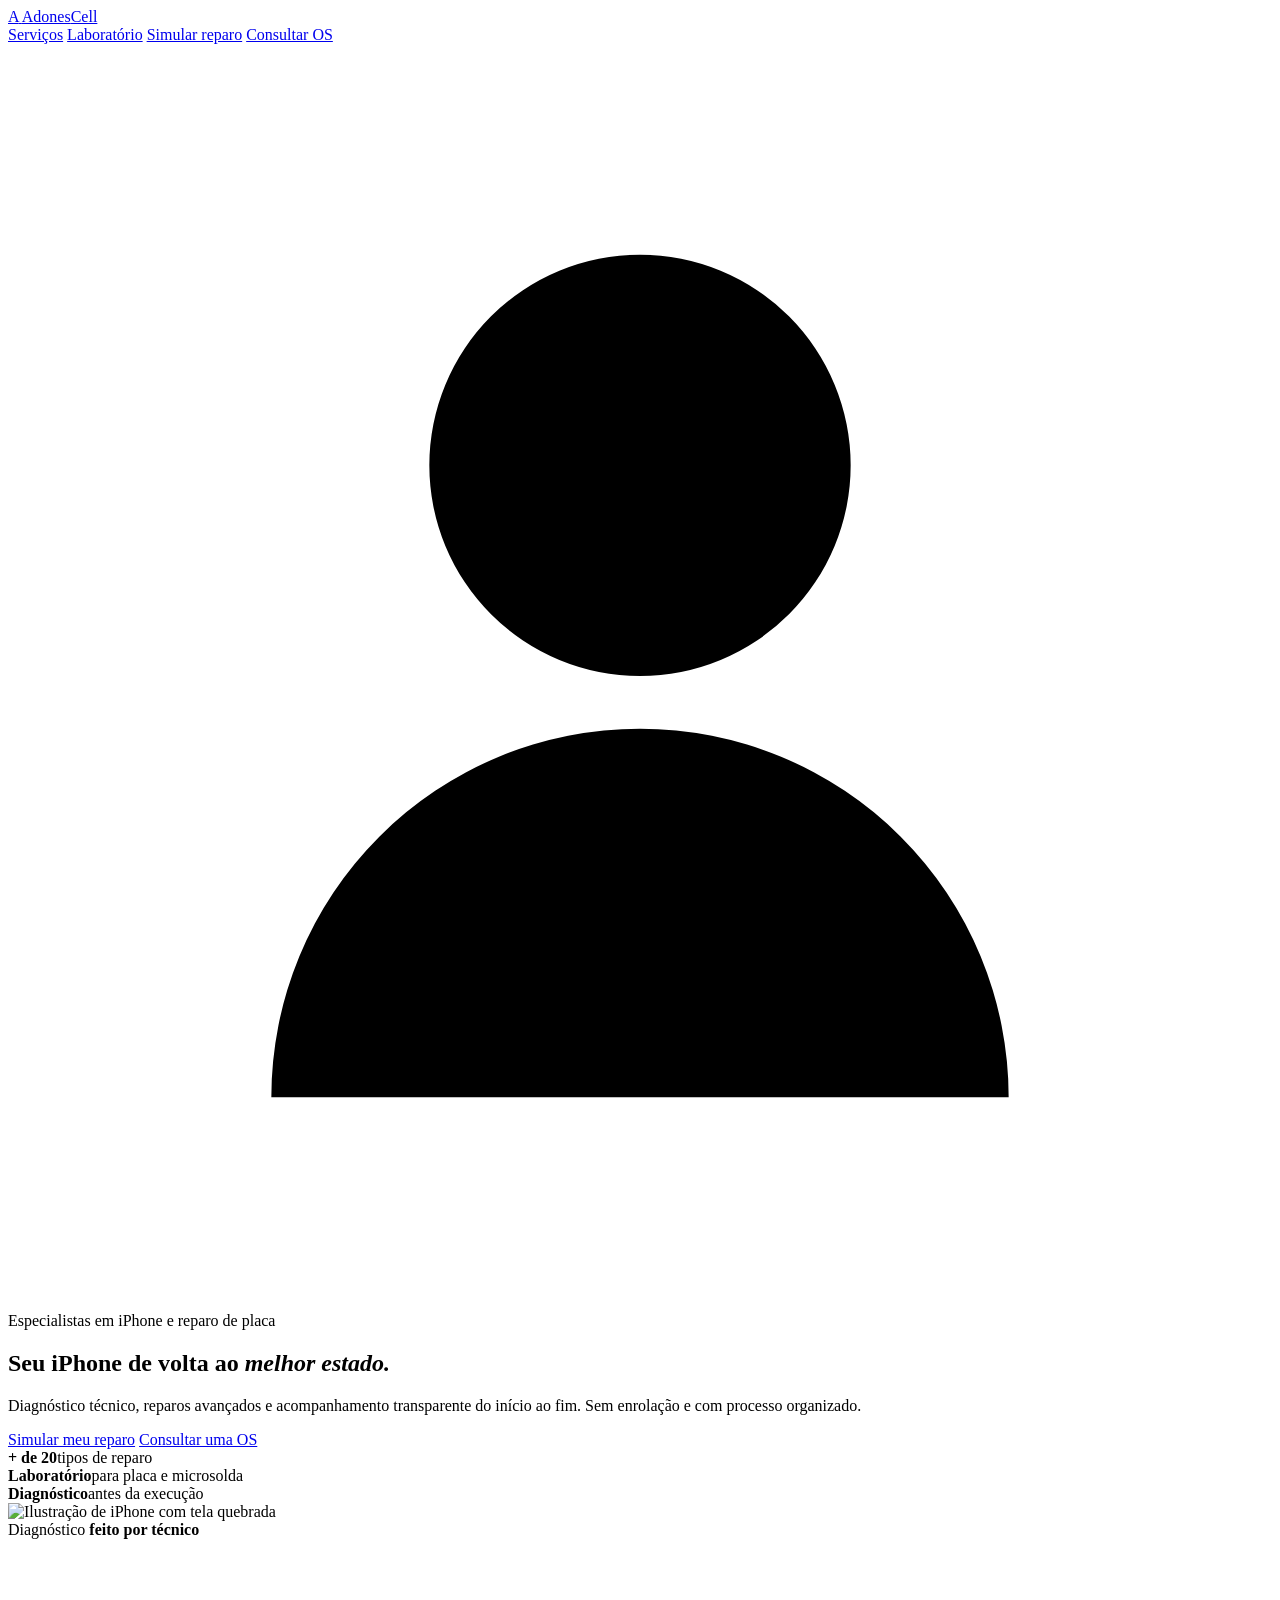
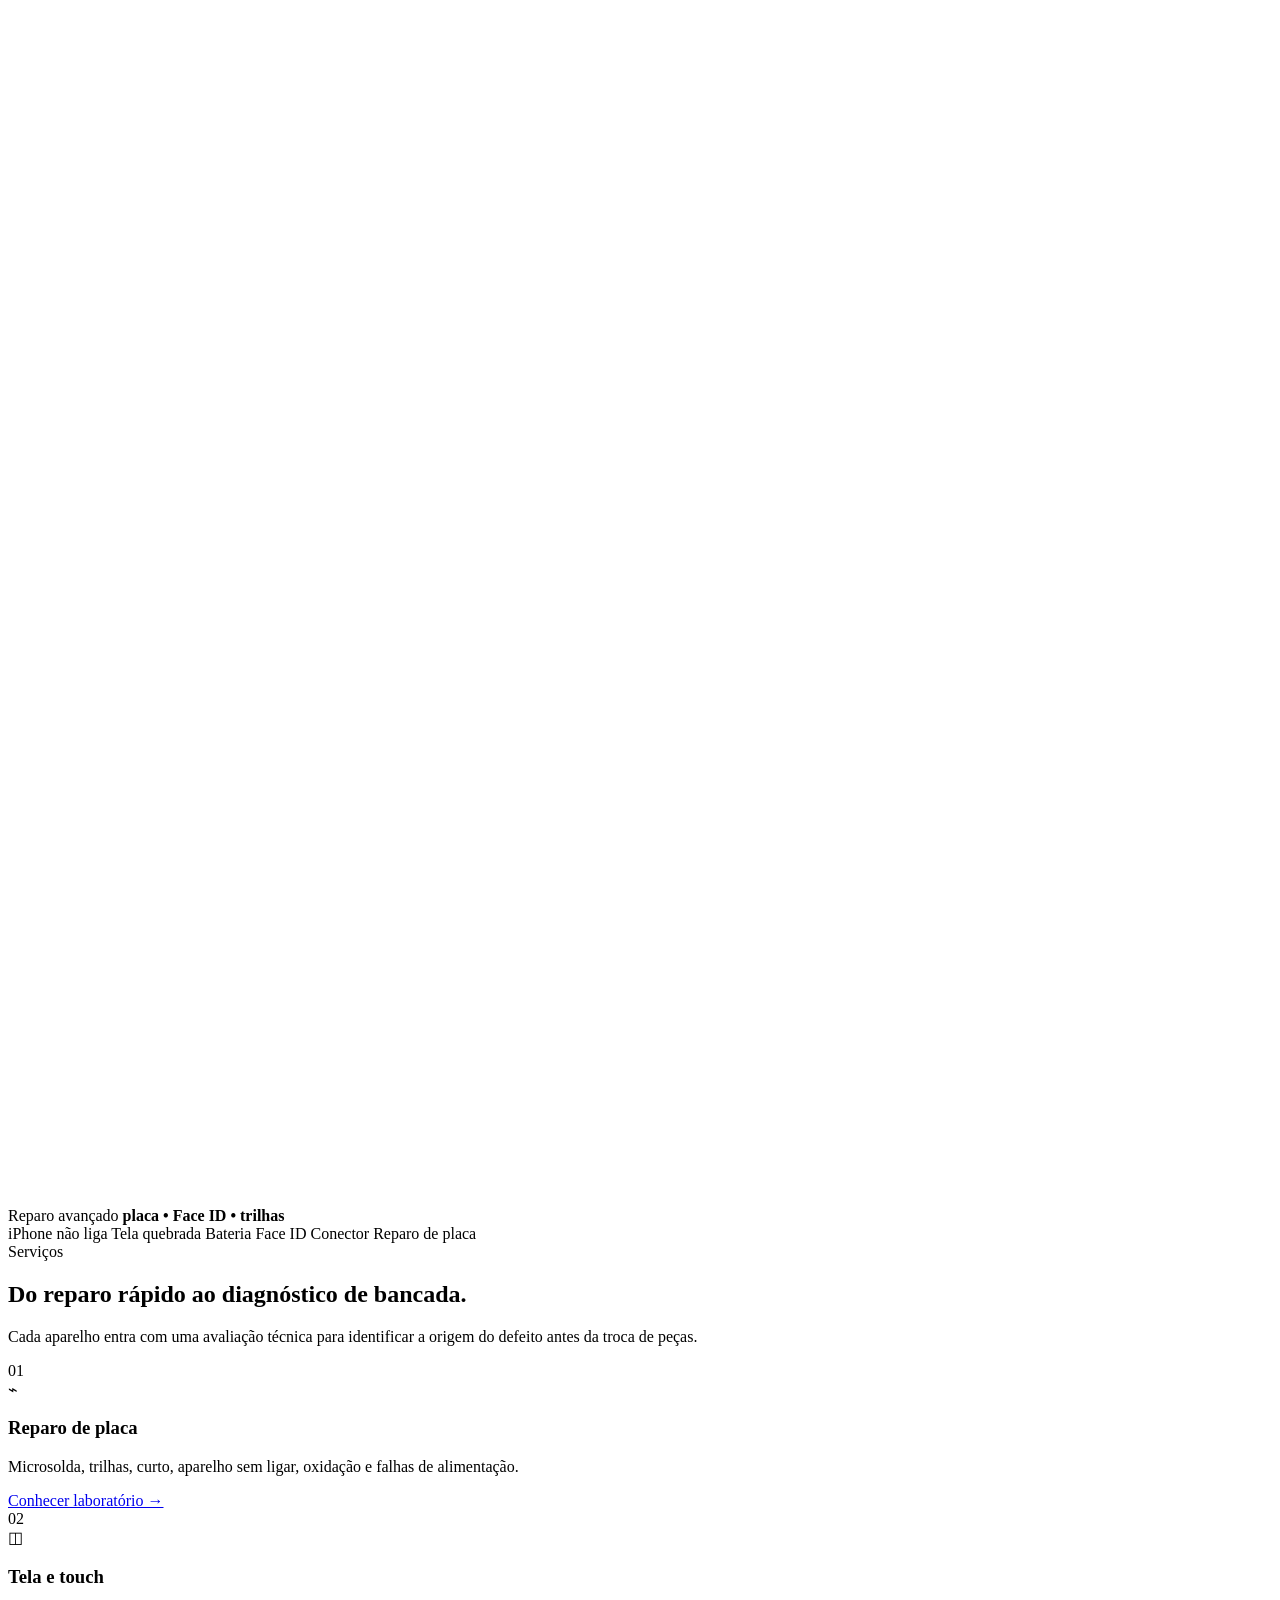
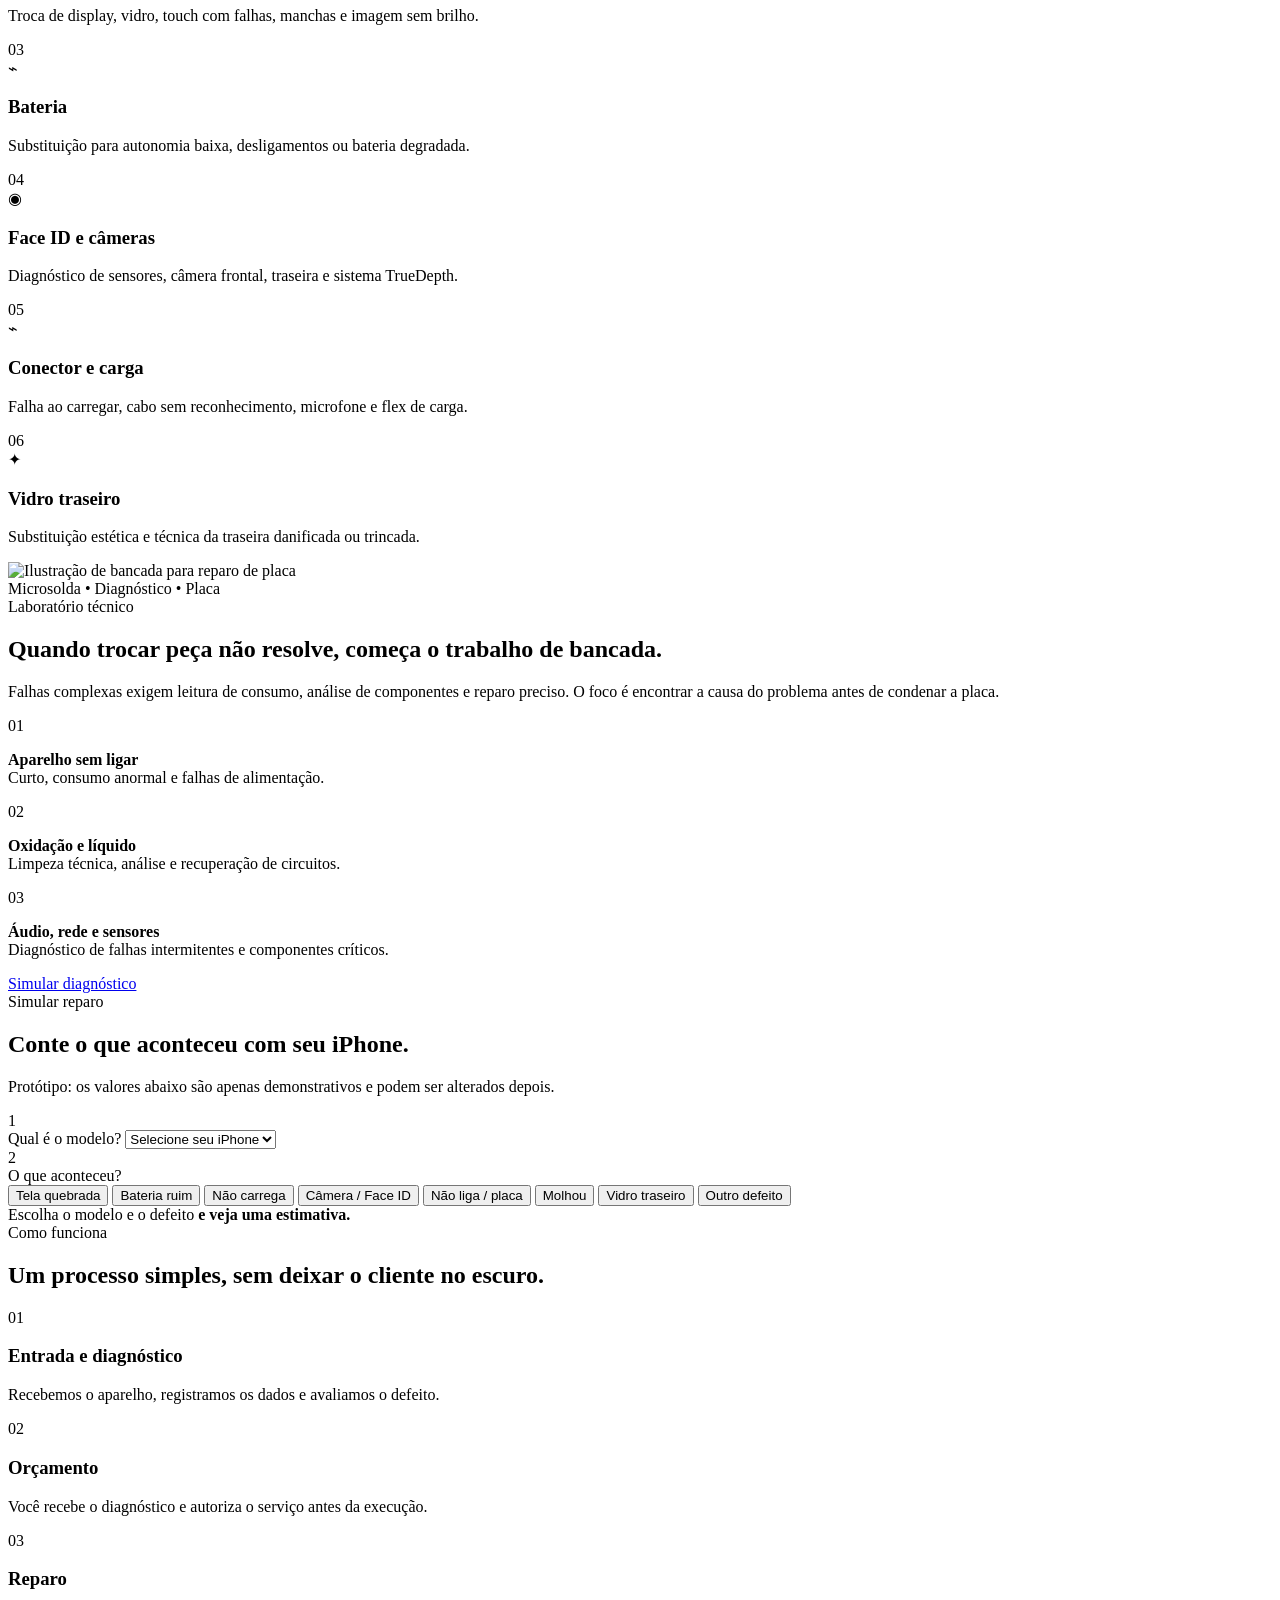
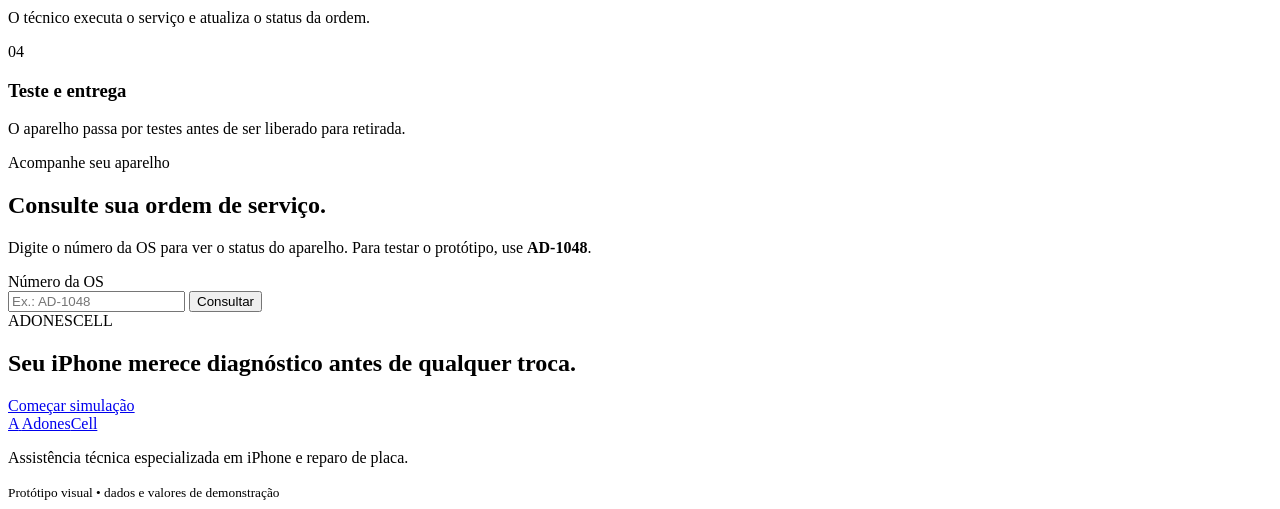
==== index.html @ fa76e4cf "Add files via upload" ====
<!DOCTYPE html>
<html lang="pt-BR">
<head>
  <meta charset="UTF-8" />
  <meta name="viewport" content="width=device-width, initial-scale=1.0" />
  <meta name="theme-color" content="#07182f" />
  <title>AdonesCell | Assistência técnica especializada em iPhone</title>
  <meta name="description" content="Assistência técnica especializada em iPhone, reparo de placa, tela, bateria, Face ID, câmeras e conectores." />
  <link rel="stylesheet" href="style.css" />
</head>
<body>
  <header class="topbar">
    <a class="brand" href="#inicio" aria-label="AdonesCell">
      <span class="brand-mark">A</span>
      <span>Adones<span>Cell</span></span>
    </a>

    <nav class="nav">
      <a href="#servicos">Serviços</a>
      <a href="#laboratorio">Laboratório</a>
      <a href="#simulador">Simular reparo</a>
      <a href="#consultar">Consultar OS</a>
    </nav>

    <a class="login-icon" href="painel.html" title="Acessar painel" aria-label="Acessar painel">
      <svg viewBox="0 0 24 24" aria-hidden="true">
        <path d="M12 12a4 4 0 1 0 0-8 4 4 0 0 0 0 8Zm7 8a7 7 0 0 0-14 0"/>
      </svg>
    </a>
  </header>

  <main>
    <section class="hero" id="inicio">
      <div class="hero-copy">
        <div class="eyebrow"><span></span> Especialistas em iPhone e reparo de placa</div>
        <h1>Seu iPhone de volta ao <em>melhor estado.</em></h1>
        <p>Diagnóstico técnico, reparos avançados e acompanhamento transparente do início ao fim. Sem enrolação e com processo organizado.</p>

        <div class="hero-actions">
          <a class="btn primary" href="#simulador">Simular meu reparo</a>
          <a class="btn secondary" href="#consultar">Consultar uma OS</a>
        </div>

        <div class="trust-row">
          <div><strong>+ de 20</strong><span>tipos de reparo</span></div>
          <div><strong>Laboratório</strong><span>para placa e microsolda</span></div>
          <div><strong>Diagnóstico</strong><span>antes da execução</span></div>
        </div>
      </div>

      <div class="hero-visual">
        <div class="visual-orbit orbit-a"></div>
        <div class="visual-orbit orbit-b"></div>

        <div class="phone-stage">
          <img src="assets/iphone-broken.svg" alt="Ilustração de iPhone com tela quebrada" />
        </div>

        <div class="floating-card float-top">
          <div class="status-dot"></div>
          <div>
            <span>Diagnóstico</span>
            <strong>feito por técnico</strong>
          </div>
        </div>

        <div class="floating-card float-bottom">
          <div class="mini-icon">
            <svg viewBox="0 0 24 24"><path d="M12 2v20M2 12h20"/></svg>
          </div>
          <div>
            <span>Reparo avançado</span>
            <strong>placa • Face ID • trilhas</strong>
          </div>
        </div>
      </div>
    </section>

    <section class="strip">
      <span>iPhone não liga</span><i></i>
      <span>Tela quebrada</span><i></i>
      <span>Bateria</span><i></i>
      <span>Face ID</span><i></i>
      <span>Conector</span><i></i>
      <span>Reparo de placa</span>
    </section>

    <section class="section" id="servicos">
      <div class="section-head">
        <div>
          <span class="kicker">Serviços</span>
          <h2>Do reparo rápido ao diagnóstico de bancada.</h2>
        </div>
        <p>Cada aparelho entra com uma avaliação técnica para identificar a origem do defeito antes da troca de peças.</p>
      </div>

      <div class="service-grid">
        <article class="service-card featured">
          <div class="service-number">01</div>
          <div class="service-icon">⌁</div>
          <h3>Reparo de placa</h3>
          <p>Microsolda, trilhas, curto, aparelho sem ligar, oxidação e falhas de alimentação.</p>
          <a href="#laboratorio">Conhecer laboratório →</a>
        </article>

        <article class="service-card">
          <div class="service-number">02</div>
          <div class="service-icon">◫</div>
          <h3>Tela e touch</h3>
          <p>Troca de display, vidro, touch com falhas, manchas e imagem sem brilho.</p>
        </article>

        <article class="service-card">
          <div class="service-number">03</div>
          <div class="service-icon">⌁</div>
          <h3>Bateria</h3>
          <p>Substituição para autonomia baixa, desligamentos ou bateria degradada.</p>
        </article>

        <article class="service-card">
          <div class="service-number">04</div>
          <div class="service-icon">◉</div>
          <h3>Face ID e câmeras</h3>
          <p>Diagnóstico de sensores, câmera frontal, traseira e sistema TrueDepth.</p>
        </article>

        <article class="service-card">
          <div class="service-number">05</div>
          <div class="service-icon">⌁</div>
          <h3>Conector e carga</h3>
          <p>Falha ao carregar, cabo sem reconhecimento, microfone e flex de carga.</p>
        </article>

        <article class="service-card">
          <div class="service-number">06</div>
          <div class="service-icon">✦</div>
          <h3>Vidro traseiro</h3>
          <p>Substituição estética e técnica da traseira danificada ou trincada.</p>
        </article>
      </div>
    </section>

    <section class="lab-section" id="laboratorio">
      <div class="lab-image">
        <img src="assets/board-repair.svg" alt="Ilustração de bancada para reparo de placa" />
        <div class="lab-badge">Microsolda • Diagnóstico • Placa</div>
      </div>

      <div class="lab-copy">
        <span class="kicker light">Laboratório técnico</span>
        <h2>Quando trocar peça não resolve, começa o trabalho de bancada.</h2>
        <p>Falhas complexas exigem leitura de consumo, análise de componentes e reparo preciso. O foco é encontrar a causa do problema antes de condenar a placa.</p>

        <div class="lab-list">
          <div><span>01</span><p><strong>Aparelho sem ligar</strong><br>Curto, consumo anormal e falhas de alimentação.</p></div>
          <div><span>02</span><p><strong>Oxidação e líquido</strong><br>Limpeza técnica, análise e recuperação de circuitos.</p></div>
          <div><span>03</span><p><strong>Áudio, rede e sensores</strong><br>Diagnóstico de falhas intermitentes e componentes críticos.</p></div>
        </div>

        <a href="#simulador" class="btn white">Simular diagnóstico</a>
      </div>
    </section>

    <section class="section simulator-section" id="simulador">
      <div class="section-head compact">
        <div>
          <span class="kicker">Simular reparo</span>
          <h2>Conte o que aconteceu com seu iPhone.</h2>
        </div>
        <p>Protótipo: os valores abaixo são apenas demonstrativos e podem ser alterados depois.</p>
      </div>

      <div class="simulator">
        <div class="sim-controls">
          <div class="step-tag">1</div>
          <div class="field-group">
            <label for="iphoneModel">Qual é o modelo?</label>
            <select id="iphoneModel">
              <option value="">Selecione seu iPhone</option>
            </select>
          </div>

          <div class="step-tag second">2</div>
          <div class="field-group">
            <label>O que aconteceu?</label>
            <div class="issue-grid" id="issueGrid">
              <button type="button" data-issue="screen">Tela quebrada</button>
              <button type="button" data-issue="battery">Bateria ruim</button>
              <button type="button" data-issue="charge">Não carrega</button>
              <button type="button" data-issue="camera">Câmera / Face ID</button>
              <button type="button" data-issue="board">Não liga / placa</button>
              <button type="button" data-issue="water">Molhou</button>
              <button type="button" data-issue="back">Vidro traseiro</button>
              <button type="button" data-issue="other">Outro defeito</button>
            </div>
          </div>
        </div>

        <div class="sim-result" id="simResult">
          <div class="result-empty" id="resultEmpty">
            <div class="empty-phone">
              <div class="crack c1"></div><div class="crack c2"></div><div class="crack c3"></div>
            </div>
            <span>Escolha o modelo e o defeito</span>
            <strong>e veja uma estimativa.</strong>
          </div>

          <div class="result-filled" id="resultFilled" hidden>
            <div class="result-top">
              <div>
                <span>Estimativa para</span>
                <h3 id="resultDevice">iPhone</h3>
              </div>
              <div class="result-pill" id="resultLevel">Reparo</div>
            </div>

            <div class="price-block">
              <span>Faixa demonstrativa</span>
              <strong id="resultPrice">R$ 0 – R$ 0</strong>
              <small>Valor ilustrativo. O orçamento real depende do diagnóstico.</small>
            </div>

            <div class="result-info">
              <div><span>Tempo estimado</span><strong id="resultTime">—</strong></div>
              <div><span>Tipo de serviço</span><strong id="resultService">—</strong></div>
            </div>

            <button class="btn primary full" id="whatsappBtn">Quero falar com a assistência</button>
          </div>
        </div>
      </div>
    </section>

    <section class="section process-section">
      <div class="section-head">
        <div>
          <span class="kicker">Como funciona</span>
          <h2>Um processo simples, sem deixar o cliente no escuro.</h2>
        </div>
      </div>

      <div class="process-grid">
        <div class="process-card"><span>01</span><h3>Entrada e diagnóstico</h3><p>Recebemos o aparelho, registramos os dados e avaliamos o defeito.</p></div>
        <div class="process-card"><span>02</span><h3>Orçamento</h3><p>Você recebe o diagnóstico e autoriza o serviço antes da execução.</p></div>
        <div class="process-card"><span>03</span><h3>Reparo</h3><p>O técnico executa o serviço e atualiza o status da ordem.</p></div>
        <div class="process-card"><span>04</span><h3>Teste e entrega</h3><p>O aparelho passa por testes antes de ser liberado para retirada.</p></div>
      </div>
    </section>

    <section class="lookup-section" id="consultar">
      <div>
        <span class="kicker light">Acompanhe seu aparelho</span>
        <h2>Consulte sua ordem de serviço.</h2>
        <p>Digite o número da OS para ver o status do aparelho. Para testar o protótipo, use <strong>AD-1048</strong>.</p>
      </div>

      <div class="lookup-box">
        <label for="osCode">Número da OS</label>
        <div class="lookup-input">
          <input id="osCode" placeholder="Ex.: AD-1048" />
          <button id="lookupBtn">Consultar</button>
        </div>
        <div class="lookup-result" id="lookupResult" hidden>
          <div>
            <span>Status atual</span>
            <strong>Em reparo</strong>
          </div>
          <p><b>iPhone 14 Pro</b> • Reparo de placa<br><small>Última atualização: diagnóstico concluído e serviço iniciado.</small></p>
        </div>
      </div>
    </section>

    <section class="cta-section">
      <div>
        <span>ADONESCELL</span>
        <h2>Seu iPhone merece diagnóstico antes de qualquer troca.</h2>
      </div>
      <a href="#simulador" class="btn primary">Começar simulação</a>
    </section>
  </main>

  <footer>
    <a class="brand footer-brand" href="#inicio">
      <span class="brand-mark">A</span>
      <span>Adones<span>Cell</span></span>
    </a>
    <p>Assistência técnica especializada em iPhone e reparo de placa.</p>
    <small>Protótipo visual • dados e valores de demonstração</small>
  </footer>

  <script src="app.js"></script>
</body>
</html>
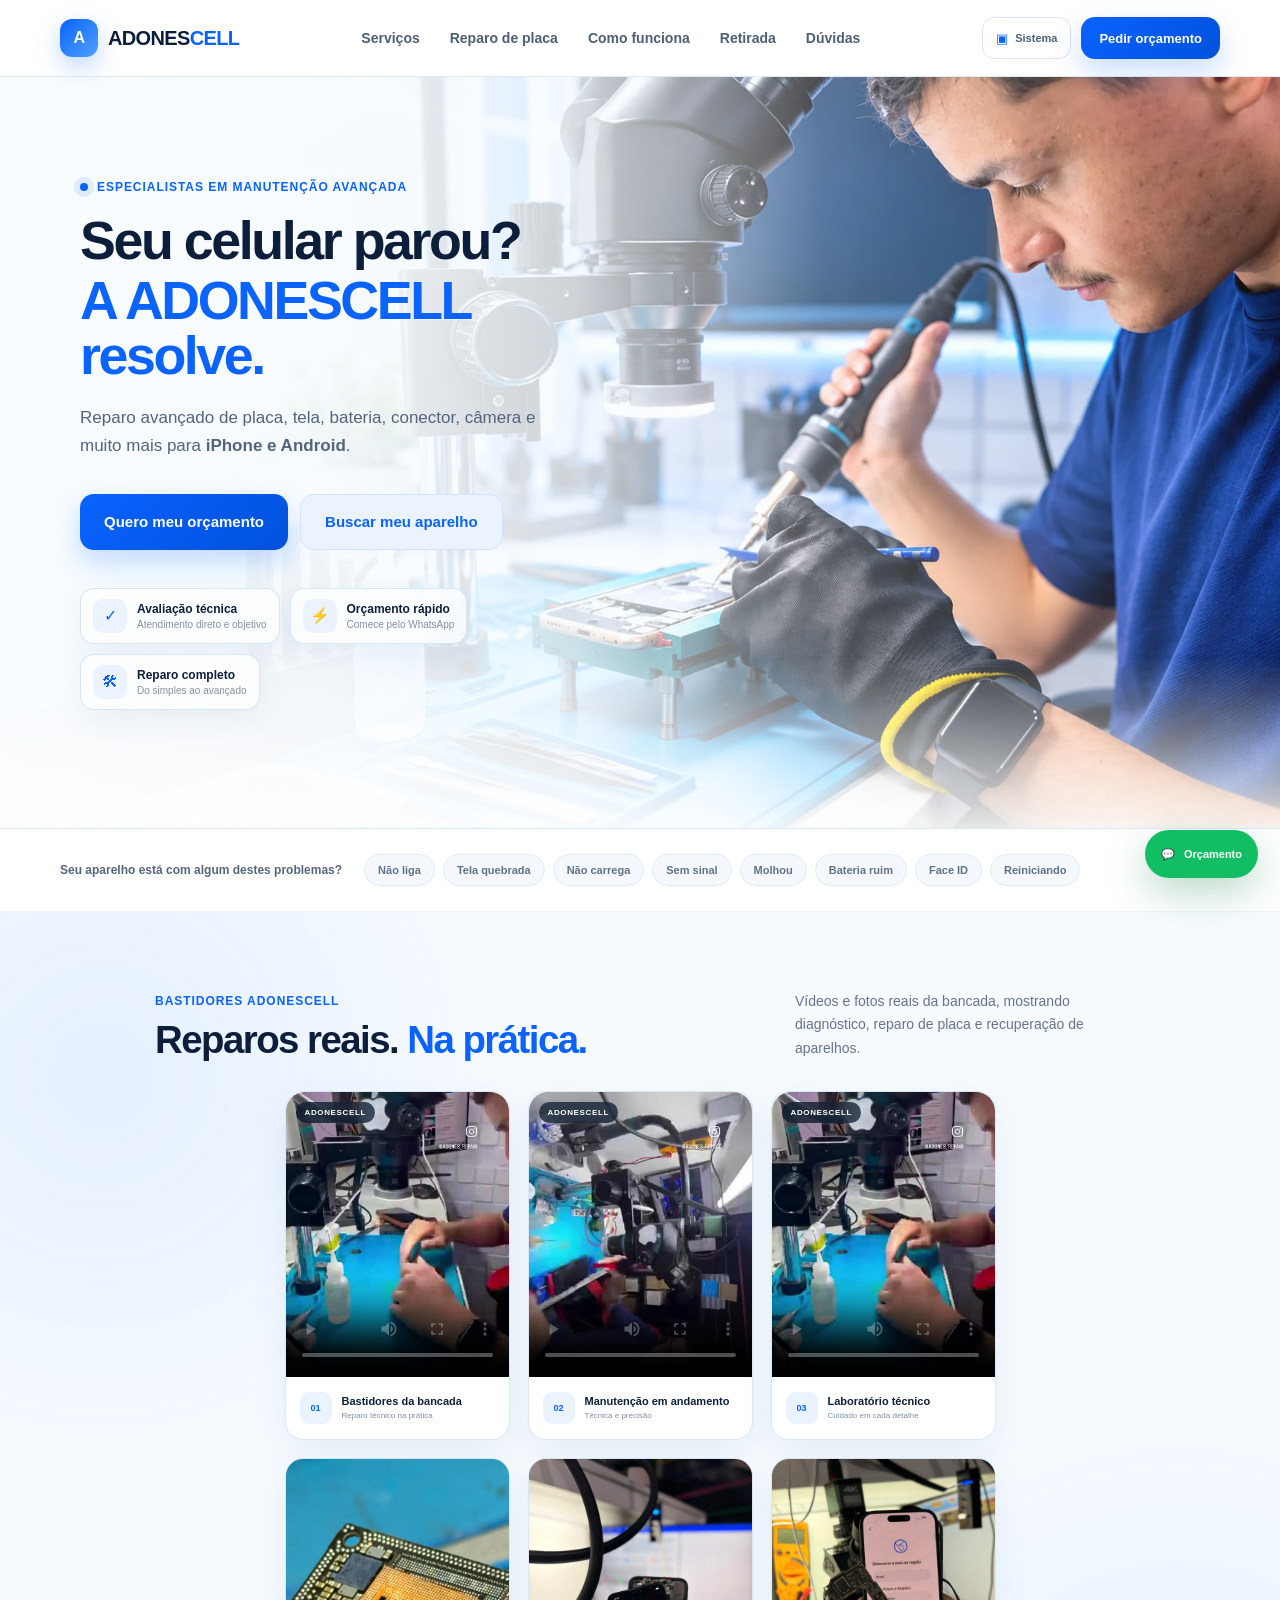
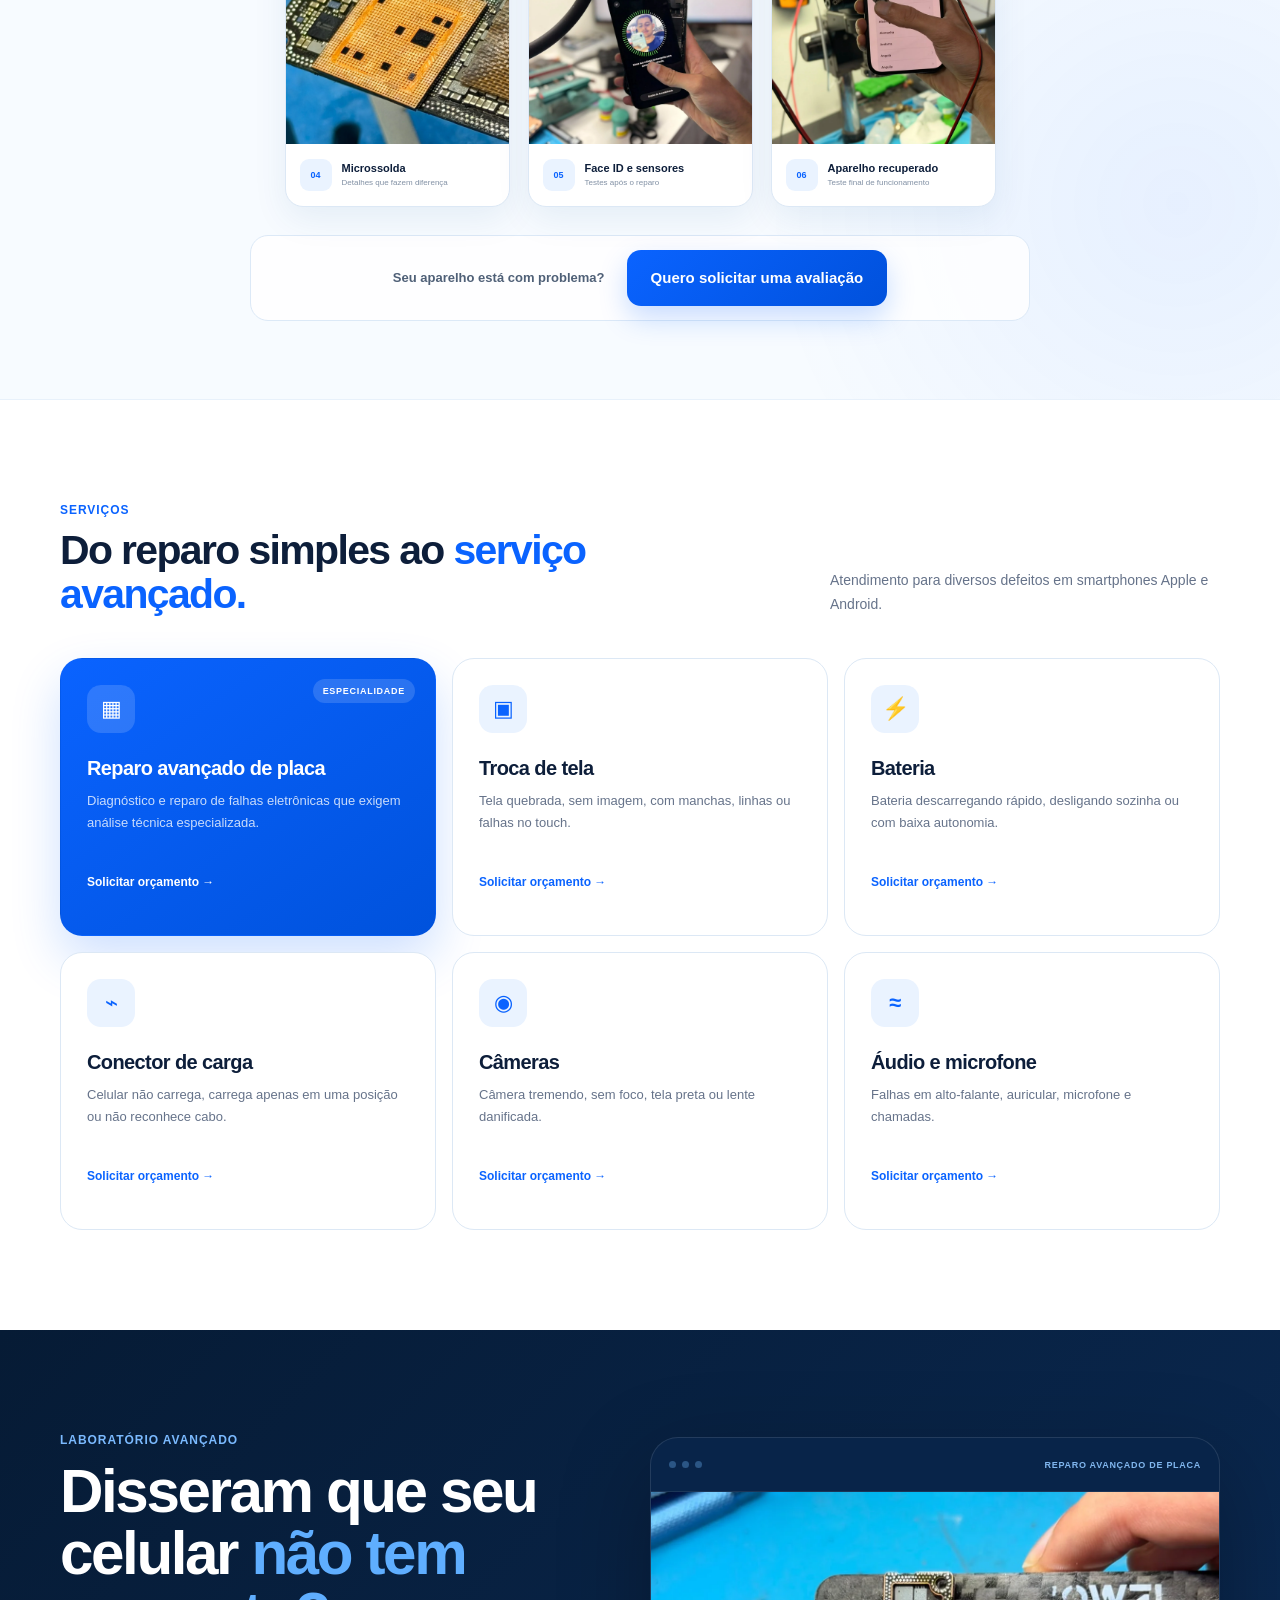
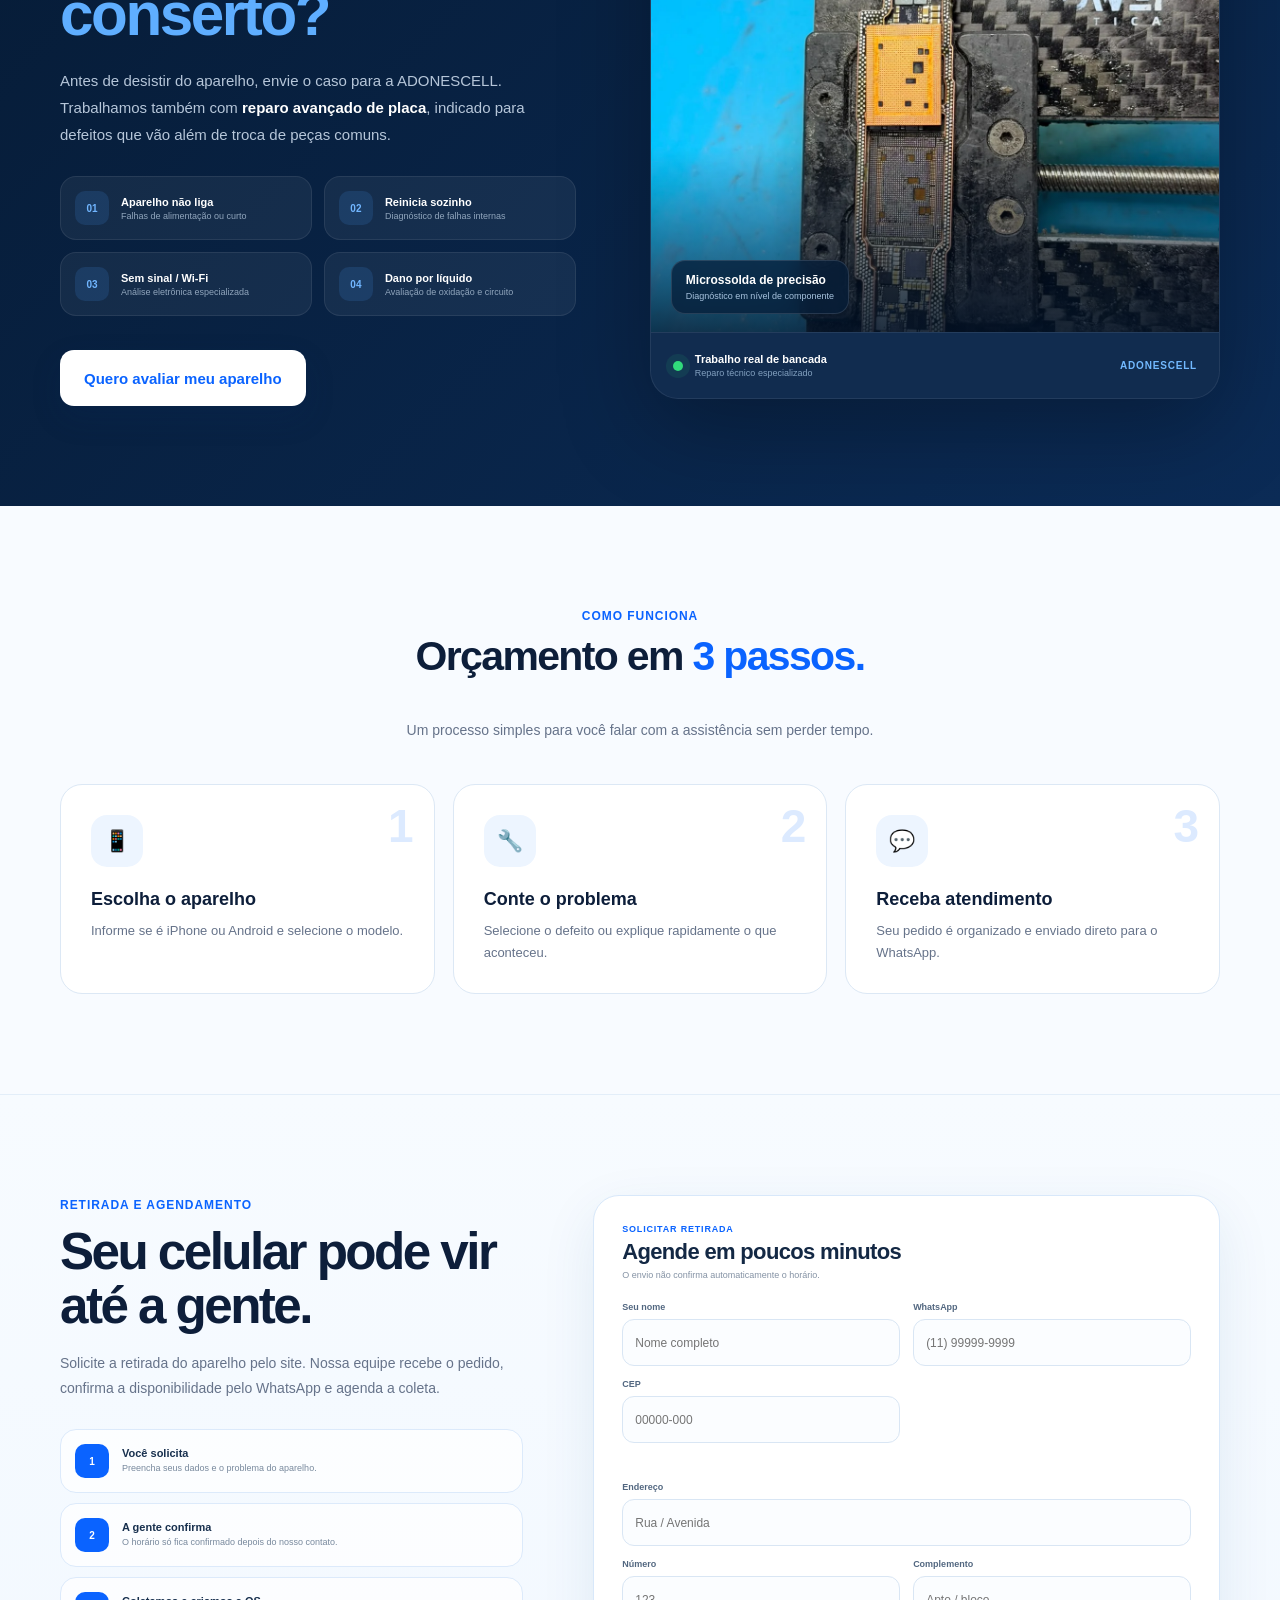
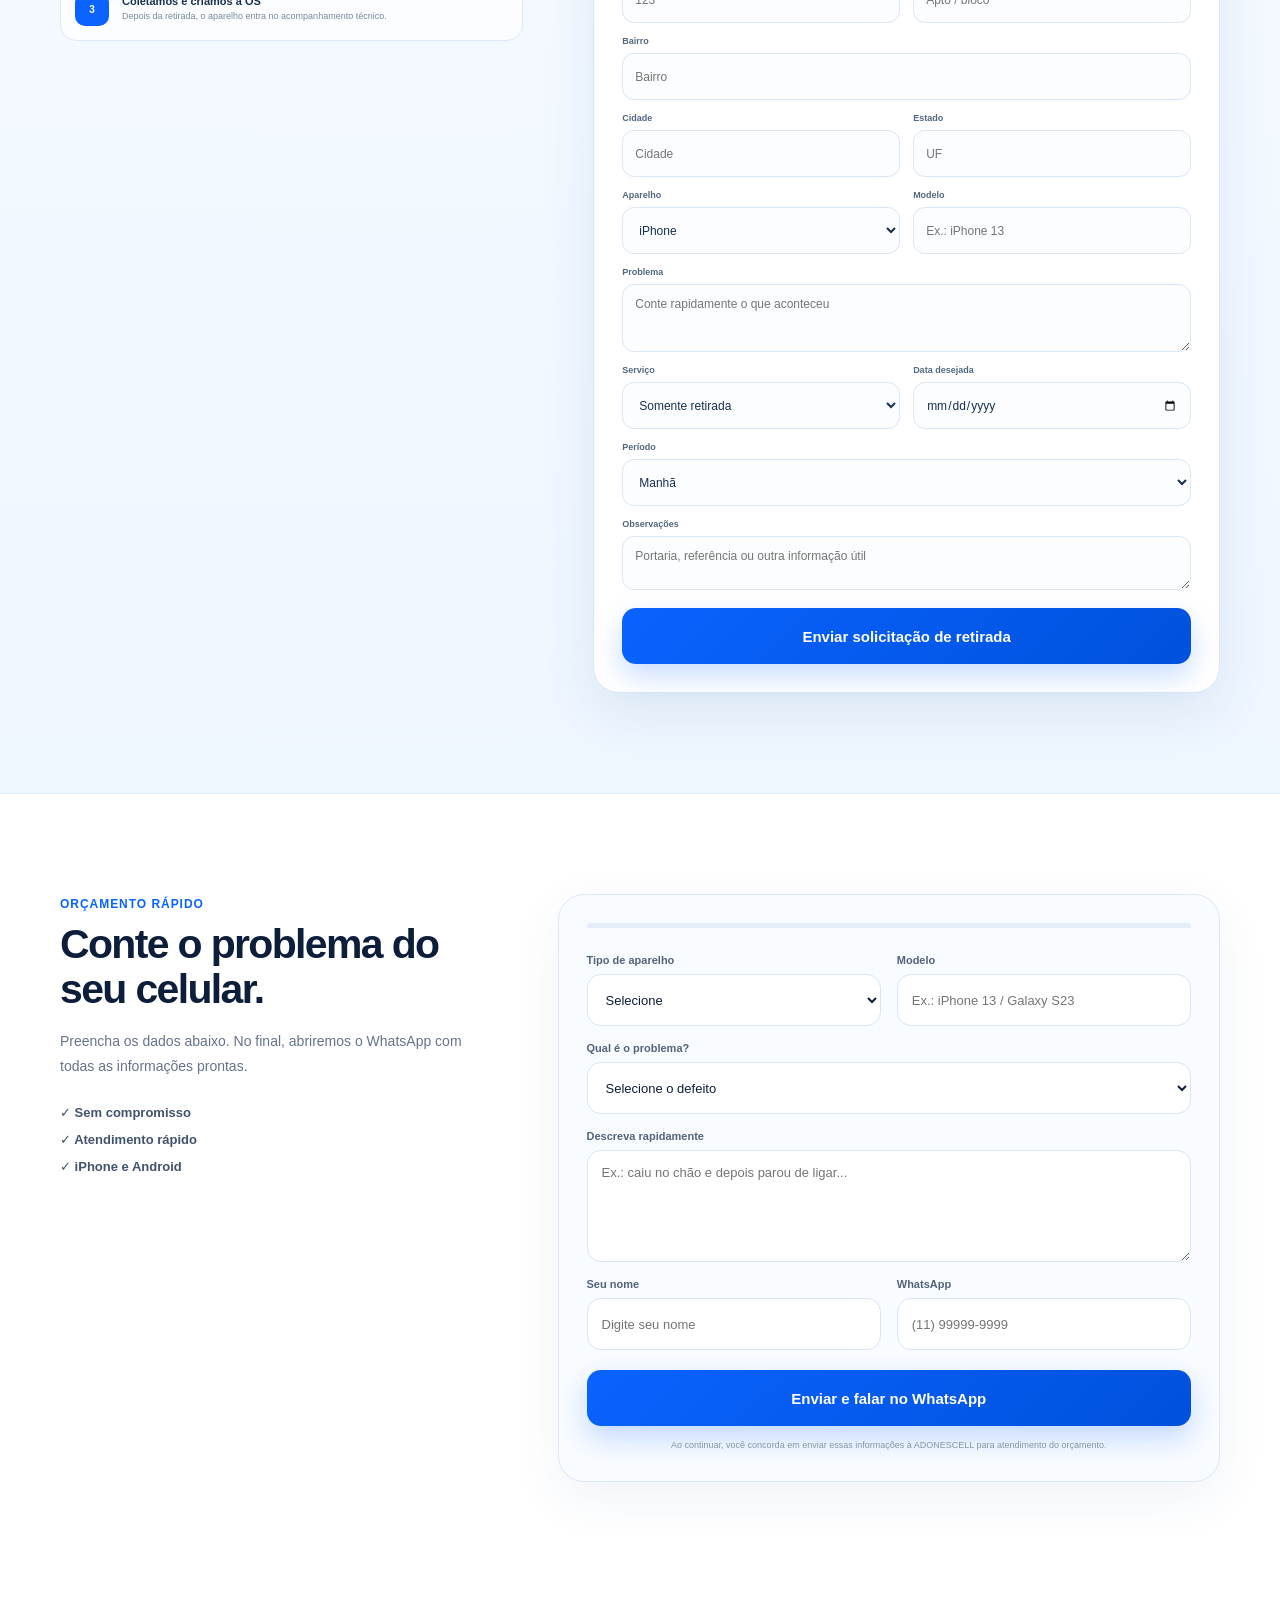
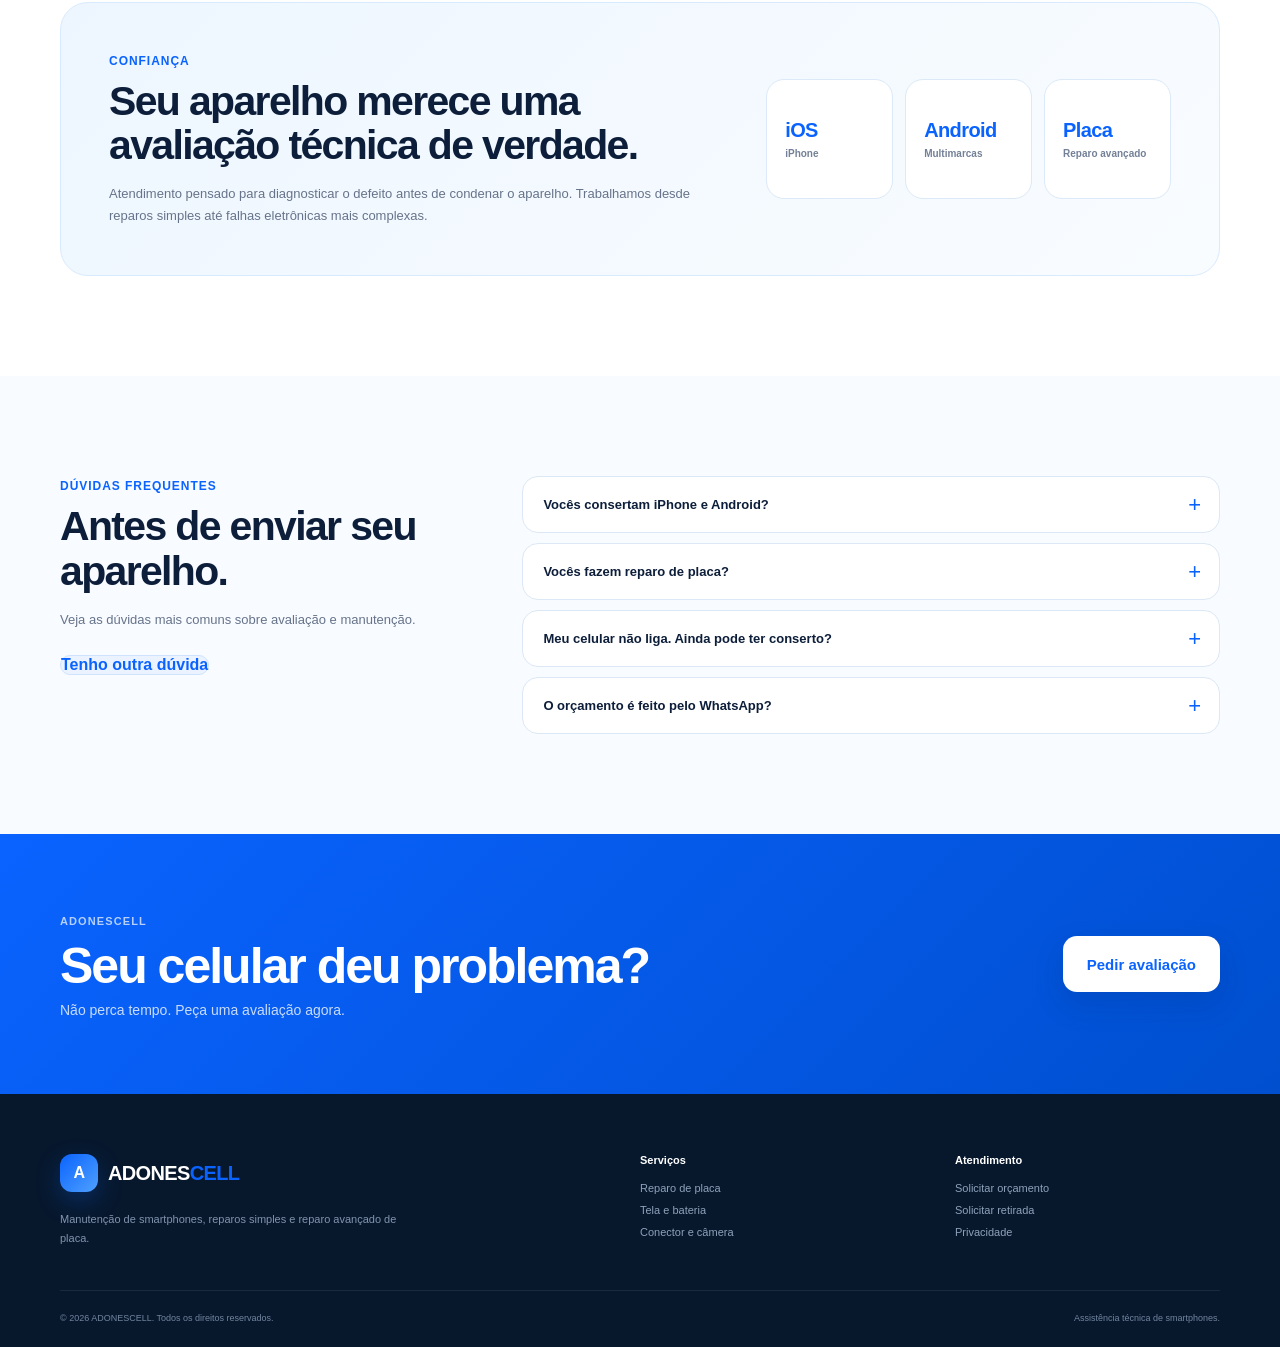
==== commit 8a280a6b: "Add files via upload" ====
--- a/index.html
+++ b/index.html
@@ -3,291 +3,547 @@
 <head>
   <meta charset="UTF-8" />
   <meta name="viewport" content="width=device-width, initial-scale=1.0" />
-  <meta name="theme-color" content="#07182f" />
-  <title>AdonesCell | Assistência técnica especializada em iPhone</title>
-  <meta name="description" content="Assistência técnica especializada em iPhone, reparo de placa, tela, bateria, Face ID, câmeras e conectores." />
-  <link rel="stylesheet" href="style.css" />
+  <meta name="theme-color" content="#0A63FF" />
+  <meta name="description" content="ADONESCELL — assistência técnica especializada em iPhone e Android. Reparo avançado de placa, tela, bateria, conector, câmera e muito mais." />
+  <meta name="robots" content="index,follow" />
+
+  <meta property="og:title" content="ADONESCELL | Reparo de iPhone e Android" />
+  <meta property="og:description" content="Reparo avançado de placa e manutenção completa para iPhone e Android. Peça seu orçamento pelo WhatsApp." />
+  <meta property="og:type" content="website" />
+
+  <title>ADONESCELL | Reparo de iPhone e Android</title>
+
+  <link rel="preconnect" href="https://fonts.googleapis.com">
+  <link rel="preconnect" href="https://fonts.gstatic.com" crossorigin>
+  <link href="https://fonts.googleapis.com/css2?family=Inter:wght@400;500;600;700;800;900&display=swap" rel="stylesheet">
+  <link rel="stylesheet" href="style.css?v=9" />
 </head>
+
 <body>
   <header class="topbar">
-    <a class="brand" href="#inicio" aria-label="AdonesCell">
-      <span class="brand-mark">A</span>
-      <span>Adones<span>Cell</span></span>
-    </a>
-
-    <nav class="nav">
-      <a href="#servicos">Serviços</a>
-      <a href="#laboratorio">Laboratório</a>
-      <a href="#simulador">Simular reparo</a>
-      <a href="#consultar">Consultar OS</a>
-    </nav>
-
-    <a class="login-icon" href="painel.html" title="Acessar painel" aria-label="Acessar painel">
-      <svg viewBox="0 0 24 24" aria-hidden="true">
-        <path d="M12 12a4 4 0 1 0 0-8 4 4 0 0 0 0 8Zm7 8a7 7 0 0 0-14 0"/>
-      </svg>
-    </a>
+    <div class="container nav">
+      <a href="#inicio" class="brand" aria-label="ADONESCELL">
+        <span class="brand-mark">A</span>
+        <span class="brand-text">ADONES<span>CELL</span></span>
+      </a>
+
+      <nav class="desktop-nav" aria-label="Menu principal">
+        <a href="#servicos">Serviços</a>
+        <a href="#placa">Reparo de placa</a>
+        <a href="#como-funciona">Como funciona</a>
+        <a href="#retirada">Retirada</a>
+        <a href="#faq">Dúvidas</a>
+      </nav>
+
+      <div class="nav-actions">
+        <a class="admin-access" href="admin.html" aria-label="Acessar sistema ADONESCELL"><span class="admin-lock">▣</span><span class="admin-label">Sistema</span></a>
+        <a class="btn btn-sm btn-primary js-whatsapp" href="#" data-message="Olá! Vim pelo site da ADONESCELL e quero solicitar um orçamento.">
+          Pedir orçamento
+        </a>
+      </div>
+    </div>
   </header>
 
   <main>
-    <section class="hero" id="inicio">
-      <div class="hero-copy">
-        <div class="eyebrow"><span></span> Especialistas em iPhone e reparo de placa</div>
-        <h1>Seu iPhone de volta ao <em>melhor estado.</em></h1>
-        <p>Diagnóstico técnico, reparos avançados e acompanhamento transparente do início ao fim. Sem enrolação e com processo organizado.</p>
-
-        <div class="hero-actions">
-          <a class="btn primary" href="#simulador">Simular meu reparo</a>
-          <a class="btn secondary" href="#consultar">Consultar uma OS</a>
-        </div>
-
-        <div class="trust-row">
-          <div><strong>+ de 20</strong><span>tipos de reparo</span></div>
-          <div><strong>Laboratório</strong><span>para placa e microsolda</span></div>
-          <div><strong>Diagnóstico</strong><span>antes da execução</span></div>
-        </div>
-      </div>
-
-      <div class="hero-visual">
-        <div class="visual-orbit orbit-a"></div>
-        <div class="visual-orbit orbit-b"></div>
-
-        <div class="phone-stage">
-          <img src="assets/iphone-broken.svg" alt="Ilustração de iPhone com tela quebrada" />
-        </div>
-
-        <div class="floating-card float-top">
-          <div class="status-dot"></div>
+    <section id="inicio" class="hero">
+      <div class="hero-glow hero-glow-1"></div>
+      <div class="hero-glow hero-glow-2"></div>
+
+      <div class="container hero-grid">
+        <div class="hero-copy">
+          <div class="eyebrow"><span></span> Especialistas em manutenção avançada</div>
+
+          <h1>
+            Seu celular parou?
+            <strong>A ADONESCELL resolve.</strong>
+          </h1>
+
+          <p class="hero-sub">
+            Reparo avançado de placa, tela, bateria, conector, câmera e muito mais para
+            <b>iPhone e Android</b>.
+          </p>
+
+          <div class="hero-actions">
+            <a class="btn btn-primary btn-lg" href="#orcamento">Quero meu orçamento</a>
+            <a class="btn btn-light btn-lg" href="#retirada">Buscar meu aparelho</a>
+          </div>
+
+          <div class="trust-row">
+            <div class="trust-item">
+              <span class="trust-icon">✓</span>
+              <div><b>Avaliação técnica</b><small>Atendimento direto e objetivo</small></div>
+            </div>
+            <div class="trust-item">
+              <span class="trust-icon">⚡</span>
+              <div><b>Orçamento rápido</b><small>Comece pelo WhatsApp</small></div>
+            </div>
+            <div class="trust-item">
+              <span class="trust-icon">🛠</span>
+              <div><b>Reparo completo</b><small>Do simples ao avançado</small></div>
+            </div>
+          </div>
+        </div>
+      </div>
+    </section>
+
+    <section class="problem-strip">
+      <div class="container">
+        <p>Seu aparelho está com algum destes problemas?</p>
+        <div class="chips">
+          <span>Não liga</span>
+          <span>Tela quebrada</span>
+          <span>Não carrega</span>
+          <span>Sem sinal</span>
+          <span>Molhou</span>
+          <span>Bateria ruim</span>
+          <span>Face ID</span>
+          <span>Reiniciando</span>
+        </div>
+      </div>
+    </section>
+
+    <section id="videos" class="section video-showcase media-showcase">
+      <div class="container">
+        <div class="section-head video-head">
           <div>
-            <span>Diagnóstico</span>
-            <strong>feito por técnico</strong>
-          </div>
-        </div>
-
-        <div class="floating-card float-bottom">
-          <div class="mini-icon">
-            <svg viewBox="0 0 24 24"><path d="M12 2v20M2 12h20"/></svg>
-          </div>
+            <span class="section-kicker">Bastidores ADONESCELL</span>
+            <h2>Reparos reais. <span>Na prática.</span></h2>
+          </div>
+          <p>Vídeos e fotos reais da bancada, mostrando diagnóstico, reparo de placa e recuperação de aparelhos.</p>
+        </div>
+
+        <div class="media-grid">
+          <article class="media-card video-card">
+            <div class="media-frame video-frame">
+              <video controls playsinline preload="metadata" poster="assets/posters/reparo-01.jpg" aria-label="Vídeo de reparo técnico na ADONESCELL">
+                <source src="assets/videos/reparo-01.mp4" type="video/mp4">
+                Seu navegador não suporta vídeo HTML5.
+              </video>
+            </div>
+            <div class="media-caption video-caption">
+              <span>01</span><div><b>Bastidores da bancada</b><small>Reparo técnico na prática</small></div>
+            </div>
+          </article>
+
+          <article class="media-card video-card">
+            <div class="media-frame video-frame">
+              <video controls playsinline preload="metadata" poster="assets/posters/reparo-02.jpg" aria-label="Vídeo de manutenção de celular na ADONESCELL">
+                <source src="assets/videos/reparo-02.mp4" type="video/mp4">
+                Seu navegador não suporta vídeo HTML5.
+              </video>
+            </div>
+            <div class="media-caption video-caption">
+              <span>02</span><div><b>Manutenção em andamento</b><small>Técnica e precisão</small></div>
+            </div>
+          </article>
+
+          <article class="media-card video-card">
+            <div class="media-frame video-frame">
+              <video controls playsinline preload="metadata" poster="assets/posters/reparo-03.jpg" aria-label="Vídeo do laboratório técnico da ADONESCELL">
+                <source src="assets/videos/reparo-03.mp4" type="video/mp4">
+                Seu navegador não suporta vídeo HTML5.
+              </video>
+            </div>
+            <div class="media-caption video-caption">
+              <span>03</span><div><b>Laboratório técnico</b><small>Cuidado em cada detalhe</small></div>
+            </div>
+          </article>
+
+          <article class="media-card photo-card">
+            <div class="media-frame photo-frame">
+              <img src="assets/fotos/micro-solda.webp" alt="Detalhe de placa eletrônica durante reparo avançado" loading="lazy">
+            </div>
+            <div class="media-caption video-caption">
+              <span>04</span><div><b>Microssolda</b><small>Detalhes que fazem diferença</small></div>
+            </div>
+          </article>
+
+          <article class="media-card photo-card">
+            <div class="media-frame photo-frame">
+              <img src="assets/fotos/face-id.webp" alt="Teste técnico de Face ID em iPhone" loading="lazy">
+            </div>
+            <div class="media-caption video-caption">
+              <span>05</span><div><b>Face ID e sensores</b><small>Testes após o reparo</small></div>
+            </div>
+          </article>
+
+          <article class="media-card photo-card">
+            <div class="media-frame photo-frame">
+              <img src="assets/fotos/iphone-recuperado.webp" alt="iPhone em teste após manutenção técnica" loading="lazy">
+            </div>
+            <div class="media-caption video-caption">
+              <span>06</span><div><b>Aparelho recuperado</b><small>Teste final de funcionamento</small></div>
+            </div>
+          </article>
+        </div>
+
+        <div class="video-cta">
+          <p>Seu aparelho está com problema?</p>
+          <a class="btn btn-primary btn-lg" href="#orcamento">Quero solicitar uma avaliação</a>
+        </div>
+      </div>
+    </section>
+
+    <section id="servicos" class="section services">
+      <div class="container">
+        <div class="section-head">
           <div>
-            <span>Reparo avançado</span>
-            <strong>placa • Face ID • trilhas</strong>
-          </div>
-        </div>
-      </div>
-    </section>
-
-    <section class="strip">
-      <span>iPhone não liga</span><i></i>
-      <span>Tela quebrada</span><i></i>
-      <span>Bateria</span><i></i>
-      <span>Face ID</span><i></i>
-      <span>Conector</span><i></i>
-      <span>Reparo de placa</span>
-    </section>
-
-    <section class="section" id="servicos">
-      <div class="section-head">
+            <span class="section-kicker">Serviços</span>
+            <h2>Do reparo simples ao <span>serviço avançado.</span></h2>
+          </div>
+          <p>Atendimento para diversos defeitos em smartphones Apple e Android.</p>
+        </div>
+
+        <div class="service-grid">
+          <article class="service-card featured">
+            <div class="service-icon">▦</div>
+            <span class="service-tag">Especialidade</span>
+            <h3>Reparo avançado de placa</h3>
+            <p>Diagnóstico e reparo de falhas eletrônicas que exigem análise técnica especializada.</p>
+            <button class="text-link open-service" data-service="Reparo avançado de placa">Solicitar orçamento →</button>
+          </article>
+
+          <article class="service-card">
+            <div class="service-icon">▣</div>
+            <h3>Troca de tela</h3>
+            <p>Tela quebrada, sem imagem, com manchas, linhas ou falhas no touch.</p>
+            <button class="text-link open-service" data-service="Troca de tela">Solicitar orçamento →</button>
+          </article>
+
+          <article class="service-card">
+            <div class="service-icon">⚡</div>
+            <h3>Bateria</h3>
+            <p>Bateria descarregando rápido, desligando sozinha ou com baixa autonomia.</p>
+            <button class="text-link open-service" data-service="Troca de bateria">Solicitar orçamento →</button>
+          </article>
+
+          <article class="service-card">
+            <div class="service-icon">⌁</div>
+            <h3>Conector de carga</h3>
+            <p>Celular não carrega, carrega apenas em uma posição ou não reconhece cabo.</p>
+            <button class="text-link open-service" data-service="Conector de carga">Solicitar orçamento →</button>
+          </article>
+
+          <article class="service-card">
+            <div class="service-icon">◉</div>
+            <h3>Câmeras</h3>
+            <p>Câmera tremendo, sem foco, tela preta ou lente danificada.</p>
+            <button class="text-link open-service" data-service="Reparo de câmera">Solicitar orçamento →</button>
+          </article>
+
+          <article class="service-card">
+            <div class="service-icon">≈</div>
+            <h3>Áudio e microfone</h3>
+            <p>Falhas em alto-falante, auricular, microfone e chamadas.</p>
+            <button class="text-link open-service" data-service="Áudio ou microfone">Solicitar orçamento →</button>
+          </article>
+        </div>
+      </div>
+    </section>
+
+    <section id="placa" class="section board-section">
+      <div class="container board-grid">
+        <div class="board-copy">
+          <span class="section-kicker light">Laboratório avançado</span>
+          <h2>Disseram que seu celular <span>não tem conserto?</span></h2>
+          <p>
+            Antes de desistir do aparelho, envie o caso para a ADONESCELL.
+            Trabalhamos também com <b>reparo avançado de placa</b>, indicado para defeitos
+            que vão além de troca de peças comuns.
+          </p>
+
+          <div class="board-list">
+            <div><span>01</span><p><b>Aparelho não liga</b><small>Falhas de alimentação ou curto</small></p></div>
+            <div><span>02</span><p><b>Reinicia sozinho</b><small>Diagnóstico de falhas internas</small></p></div>
+            <div><span>03</span><p><b>Sem sinal / Wi-Fi</b><small>Análise eletrônica especializada</small></p></div>
+            <div><span>04</span><p><b>Dano por líquido</b><small>Avaliação de oxidação e circuito</small></p></div>
+          </div>
+
+          <a href="#orcamento" class="btn btn-white btn-lg">Quero avaliar meu aparelho</a>
+        </div>
+
+        <div class="board-panel board-photo-panel">
+          <div class="lab-screen board-real-card">
+            <div class="lab-top">
+              <span class="dots"><i></i><i></i><i></i></span>
+              <span>REPARO AVANÇADO DE PLACA</span>
+            </div>
+            <div class="board-real-photo">
+              <img src="assets/fotos/placa-avancada.webp" alt="Placa de smartphone em processo de reparo avançado" loading="lazy">
+              <div class="board-photo-badge">
+                <b>Microssolda de precisão</b>
+                <small>Diagnóstico em nível de componente</small>
+              </div>
+            </div>
+            <div class="lab-status">
+              <div><span class="pulse"></span><p><b>Trabalho real de bancada</b><small>Reparo técnico especializado</small></p></div>
+              <strong>ADONESCELL</strong>
+            </div>
+          </div>
+        </div>
+      </div>
+    </section>
+
+    <section id="como-funciona" class="section how">
+      <div class="container">
+        <div class="section-head centered">
+          <div>
+            <span class="section-kicker">Como funciona</span>
+            <h2>Orçamento em <span>3 passos.</span></h2>
+          </div>
+          <p>Um processo simples para você falar com a assistência sem perder tempo.</p>
+        </div>
+
+        <div class="steps">
+          <div class="step">
+            <span class="step-number">1</span>
+            <div class="step-icon">📱</div>
+            <h3>Escolha o aparelho</h3>
+            <p>Informe se é iPhone ou Android e selecione o modelo.</p>
+          </div>
+          <div class="step">
+            <span class="step-number">2</span>
+            <div class="step-icon">🔧</div>
+            <h3>Conte o problema</h3>
+            <p>Selecione o defeito ou explique rapidamente o que aconteceu.</p>
+          </div>
+          <div class="step">
+            <span class="step-number">3</span>
+            <div class="step-icon">💬</div>
+            <h3>Receba atendimento</h3>
+            <p>Seu pedido é organizado e enviado direto para o WhatsApp.</p>
+          </div>
+        </div>
+      </div>
+    </section>
+
+    <section id="retirada" class="section pickup-public-section">
+      <div class="container pickup-public-grid">
+        <div class="pickup-public-copy">
+          <span class="section-kicker">Retirada e agendamento</span>
+          <h2>Seu celular pode vir até a gente.</h2>
+          <p>Solicite a retirada do aparelho pelo site. Nossa equipe recebe o pedido, confirma a disponibilidade pelo WhatsApp e agenda a coleta.</p>
+          <div class="pickup-flow">
+            <div><span>1</span><p><b>Você solicita</b><small>Preencha seus dados e o problema do aparelho.</small></p></div>
+            <div><span>2</span><p><b>A gente confirma</b><small>O horário só fica confirmado depois do nosso contato.</small></p></div>
+            <div><span>3</span><p><b>Coletamos e criamos a OS</b><small>Depois da retirada, o aparelho entra no acompanhamento técnico.</small></p></div>
+          </div>
+        </div>
+
+        <form id="pickupForm" class="pickup-public-form">
+          <div class="pickup-form-head"><span>Solicitar retirada</span><strong>Agende em poucos minutos</strong><small>O envio não confirma automaticamente o horário.</small></div>
+          <div class="pickup-form-grid">
+            <label><span>Seu nome</span><input name="cliente" required placeholder="Nome completo"></label>
+            <label><span>WhatsApp</span><input name="whatsapp" required inputmode="tel" placeholder="(11) 99999-9999"></label>
+            <label class="cep-field"><span>CEP</span><input name="cep" inputmode="numeric" autocomplete="postal-code" placeholder="00000-000"><small id="cepStatus" class="cep-status"></small></label>
+            <label class="wide"><span>Endereço</span><input name="endereco" required autocomplete="address-line1" placeholder="Rua / Avenida"></label>
+            <label><span>Número</span><input name="numero" required inputmode="numeric" placeholder="123"></label>
+            <label><span>Complemento</span><input name="complemento" autocomplete="address-line2" placeholder="Apto / bloco"></label>
+            <label class="wide"><span>Bairro</span><input name="bairro" placeholder="Bairro"></label>
+            <label><span>Cidade</span><input name="cidade" autocomplete="address-level2" placeholder="Cidade"></label>
+            <label><span>Estado</span><input name="estado" autocomplete="address-level1" maxlength="2" placeholder="UF"></label>
+            <label><span>Aparelho</span><select name="aparelho"><option>iPhone</option><option>Android</option><option>Outro</option></select></label>
+            <label><span>Modelo</span><input name="modelo" required placeholder="Ex.: iPhone 13"></label>
+            <label class="wide"><span>Problema</span><textarea name="problema" required rows="3" placeholder="Conte rapidamente o que aconteceu"></textarea></label>
+            <label><span>Serviço</span><select name="tipoLogistica"><option>Somente retirada</option><option>Retirada + devolução</option><option>Somente devolução</option></select></label>
+            <label><span>Data desejada</span><input name="dataDesejada" type="date"></label>
+            <label class="wide"><span>Período</span><select name="periodo"><option>Manhã</option><option>Tarde</option><option>Noite</option><option>Qualquer horário</option></select></label>
+            <label class="wide"><span>Observações</span><textarea name="observacoes" rows="2" placeholder="Portaria, referência ou outra informação útil"></textarea></label>
+          </div>
+          <button class="btn btn-primary btn-lg btn-full" type="submit">Enviar solicitação de retirada</button>
+          <div id="pickupMsg" class="pickup-form-message" aria-live="polite"></div>
+        </form>
+      </div>
+    </section>
+
+    <section id="orcamento" class="section quote-section">
+      <div class="container quote-grid">
+        <div class="quote-copy">
+          <span class="section-kicker">Orçamento rápido</span>
+          <h2>Conte o problema do seu celular.</h2>
+          <p>Preencha os dados abaixo. No final, abriremos o WhatsApp com todas as informações prontas.</p>
+
+          <div class="quote-points">
+            <span>✓ Sem compromisso</span>
+            <span>✓ Atendimento rápido</span>
+            <span>✓ iPhone e Android</span>
+          </div>
+        </div>
+
+        <form class="quote-form" id="quoteForm">
+          <div class="form-progress"><span id="progressBar"></span></div>
+
+          <div class="form-grid">
+            <label>
+              <span>Tipo de aparelho</span>
+              <select id="deviceType" required>
+                <option value="">Selecione</option>
+                <option value="iPhone">iPhone</option>
+                <option value="Android">Android</option>
+              </select>
+            </label>
+
+            <label>
+              <span>Modelo</span>
+              <input id="deviceModel" type="text" placeholder="Ex.: iPhone 13 / Galaxy S23" required />
+            </label>
+
+            <label class="full">
+              <span>Qual é o problema?</span>
+              <select id="problem" required>
+                <option value="">Selecione o defeito</option>
+                <option>Reparo avançado de placa</option>
+                <option>Não liga</option>
+                <option>Reinicia sozinho</option>
+                <option>Tela quebrada / sem imagem</option>
+                <option>Bateria ruim</option>
+                <option>Não carrega</option>
+                <option>Molhou / oxidação</option>
+                <option>Sem sinal / Wi-Fi</option>
+                <option>Face ID / biometria</option>
+                <option>Câmera</option>
+                <option>Áudio / microfone</option>
+                <option>Outro problema</option>
+              </select>
+            </label>
+
+            <label class="full">
+              <span>Descreva rapidamente</span>
+              <textarea id="details" rows="4" placeholder="Ex.: caiu no chão e depois parou de ligar..."></textarea>
+            </label>
+
+            <label>
+              <span>Seu nome</span>
+              <input id="clientName" type="text" placeholder="Digite seu nome" required />
+            </label>
+
+            <label>
+              <span>WhatsApp</span>
+              <input id="clientPhone" type="tel" inputmode="numeric" placeholder="(11) 99999-9999" required />
+            </label>
+          </div>
+
+          <button class="btn btn-primary btn-lg btn-full" type="submit">
+            Enviar e falar no WhatsApp
+          </button>
+
+          <small class="privacy-note">
+            Ao continuar, você concorda em enviar essas informações à ADONESCELL para atendimento do orçamento.
+          </small>
+        </form>
+      </div>
+    </section>
+
+    <section class="section proof-section">
+      <div class="container">
+        <div class="proof-card">
+          <div>
+            <span class="section-kicker">Confiança</span>
+            <h2>Seu aparelho merece uma avaliação técnica de verdade.</h2>
+            <p>
+              Atendimento pensado para diagnosticar o defeito antes de condenar o aparelho.
+              Trabalhamos desde reparos simples até falhas eletrônicas mais complexas.
+            </p>
+          </div>
+
+          <div class="proof-stats">
+            <div><strong>iOS</strong><span>iPhone</span></div>
+            <div><strong>Android</strong><span>Multimarcas</span></div>
+            <div><strong>Placa</strong><span>Reparo avançado</span></div>
+          </div>
+        </div>
+      </div>
+    </section>
+
+    <section id="faq" class="section faq-section">
+      <div class="container faq-grid">
+        <div class="faq-copy">
+          <span class="section-kicker">Dúvidas frequentes</span>
+          <h2>Antes de enviar seu aparelho.</h2>
+          <p>Veja as dúvidas mais comuns sobre avaliação e manutenção.</p>
+          <a class="btn btn-light js-whatsapp" href="#" data-message="Olá! Tenho uma dúvida sobre manutenção do meu celular.">Tenho outra dúvida</a>
+        </div>
+
+        <div class="accordion">
+          <details>
+            <summary>Vocês consertam iPhone e Android?</summary>
+            <p>Sim. A ADONESCELL atende iPhones e aparelhos Android, dependendo do modelo e disponibilidade de peças.</p>
+          </details>
+
+          <details>
+            <summary>Vocês fazem reparo de placa?</summary>
+            <p>Sim. O reparo avançado de placa é um dos principais destaques da assistência, sempre sujeito a diagnóstico técnico.</p>
+          </details>
+
+          <details>
+            <summary>Meu celular não liga. Ainda pode ter conserto?</summary>
+            <p>Em muitos casos é possível identificar a origem da falha. O ideal é fazer uma avaliação antes de considerar o aparelho perdido.</p>
+          </details>
+
+          <details>
+            <summary>O orçamento é feito pelo WhatsApp?</summary>
+            <p>O WhatsApp agiliza o primeiro atendimento. Para alguns defeitos, o valor final pode depender de uma avaliação presencial do aparelho.</p>
+          </details>
+        </div>
+      </div>
+    </section>
+
+    <section class="last-cta">
+      <div class="container last-cta-inner">
         <div>
-          <span class="kicker">Serviços</span>
-          <h2>Do reparo rápido ao diagnóstico de bancada.</h2>
-        </div>
-        <p>Cada aparelho entra com uma avaliação técnica para identificar a origem do defeito antes da troca de peças.</p>
-      </div>
-
-      <div class="service-grid">
-        <article class="service-card featured">
-          <div class="service-number">01</div>
-          <div class="service-icon">⌁</div>
-          <h3>Reparo de placa</h3>
-          <p>Microsolda, trilhas, curto, aparelho sem ligar, oxidação e falhas de alimentação.</p>
-          <a href="#laboratorio">Conhecer laboratório →</a>
-        </article>
-
-        <article class="service-card">
-          <div class="service-number">02</div>
-          <div class="service-icon">◫</div>
-          <h3>Tela e touch</h3>
-          <p>Troca de display, vidro, touch com falhas, manchas e imagem sem brilho.</p>
-        </article>
-
-        <article class="service-card">
-          <div class="service-number">03</div>
-          <div class="service-icon">⌁</div>
-          <h3>Bateria</h3>
-          <p>Substituição para autonomia baixa, desligamentos ou bateria degradada.</p>
-        </article>
-
-        <article class="service-card">
-          <div class="service-number">04</div>
-          <div class="service-icon">◉</div>
-          <h3>Face ID e câmeras</h3>
-          <p>Diagnóstico de sensores, câmera frontal, traseira e sistema TrueDepth.</p>
-        </article>
-
-        <article class="service-card">
-          <div class="service-number">05</div>
-          <div class="service-icon">⌁</div>
-          <h3>Conector e carga</h3>
-          <p>Falha ao carregar, cabo sem reconhecimento, microfone e flex de carga.</p>
-        </article>
-
-        <article class="service-card">
-          <div class="service-number">06</div>
-          <div class="service-icon">✦</div>
-          <h3>Vidro traseiro</h3>
-          <p>Substituição estética e técnica da traseira danificada ou trincada.</p>
-        </article>
-      </div>
-    </section>
-
-    <section class="lab-section" id="laboratorio">
-      <div class="lab-image">
-        <img src="assets/board-repair.svg" alt="Ilustração de bancada para reparo de placa" />
-        <div class="lab-badge">Microsolda • Diagnóstico • Placa</div>
-      </div>
-
-      <div class="lab-copy">
-        <span class="kicker light">Laboratório técnico</span>
-        <h2>Quando trocar peça não resolve, começa o trabalho de bancada.</h2>
-        <p>Falhas complexas exigem leitura de consumo, análise de componentes e reparo preciso. O foco é encontrar a causa do problema antes de condenar a placa.</p>
-
-        <div class="lab-list">
-          <div><span>01</span><p><strong>Aparelho sem ligar</strong><br>Curto, consumo anormal e falhas de alimentação.</p></div>
-          <div><span>02</span><p><strong>Oxidação e líquido</strong><br>Limpeza técnica, análise e recuperação de circuitos.</p></div>
-          <div><span>03</span><p><strong>Áudio, rede e sensores</strong><br>Diagnóstico de falhas intermitentes e componentes críticos.</p></div>
-        </div>
-
-        <a href="#simulador" class="btn white">Simular diagnóstico</a>
-      </div>
-    </section>
-
-    <section class="section simulator-section" id="simulador">
-      <div class="section-head compact">
-        <div>
-          <span class="kicker">Simular reparo</span>
-          <h2>Conte o que aconteceu com seu iPhone.</h2>
-        </div>
-        <p>Protótipo: os valores abaixo são apenas demonstrativos e podem ser alterados depois.</p>
-      </div>
-
-      <div class="simulator">
-        <div class="sim-controls">
-          <div class="step-tag">1</div>
-          <div class="field-group">
-            <label for="iphoneModel">Qual é o modelo?</label>
-            <select id="iphoneModel">
-              <option value="">Selecione seu iPhone</option>
-            </select>
-          </div>
-
-          <div class="step-tag second">2</div>
-          <div class="field-group">
-            <label>O que aconteceu?</label>
-            <div class="issue-grid" id="issueGrid">
-              <button type="button" data-issue="screen">Tela quebrada</button>
-              <button type="button" data-issue="battery">Bateria ruim</button>
-              <button type="button" data-issue="charge">Não carrega</button>
-              <button type="button" data-issue="camera">Câmera / Face ID</button>
-              <button type="button" data-issue="board">Não liga / placa</button>
-              <button type="button" data-issue="water">Molhou</button>
-              <button type="button" data-issue="back">Vidro traseiro</button>
-              <button type="button" data-issue="other">Outro defeito</button>
-            </div>
-          </div>
-        </div>
-
-        <div class="sim-result" id="simResult">
-          <div class="result-empty" id="resultEmpty">
-            <div class="empty-phone">
-              <div class="crack c1"></div><div class="crack c2"></div><div class="crack c3"></div>
-            </div>
-            <span>Escolha o modelo e o defeito</span>
-            <strong>e veja uma estimativa.</strong>
-          </div>
-
-          <div class="result-filled" id="resultFilled" hidden>
-            <div class="result-top">
-              <div>
-                <span>Estimativa para</span>
-                <h3 id="resultDevice">iPhone</h3>
-              </div>
-              <div class="result-pill" id="resultLevel">Reparo</div>
-            </div>
-
-            <div class="price-block">
-              <span>Faixa demonstrativa</span>
-              <strong id="resultPrice">R$ 0 – R$ 0</strong>
-              <small>Valor ilustrativo. O orçamento real depende do diagnóstico.</small>
-            </div>
-
-            <div class="result-info">
-              <div><span>Tempo estimado</span><strong id="resultTime">—</strong></div>
-              <div><span>Tipo de serviço</span><strong id="resultService">—</strong></div>
-            </div>
-
-            <button class="btn primary full" id="whatsappBtn">Quero falar com a assistência</button>
-          </div>
-        </div>
-      </div>
-    </section>
-
-    <section class="section process-section">
-      <div class="section-head">
-        <div>
-          <span class="kicker">Como funciona</span>
-          <h2>Um processo simples, sem deixar o cliente no escuro.</h2>
-        </div>
-      </div>
-
-      <div class="process-grid">
-        <div class="process-card"><span>01</span><h3>Entrada e diagnóstico</h3><p>Recebemos o aparelho, registramos os dados e avaliamos o defeito.</p></div>
-        <div class="process-card"><span>02</span><h3>Orçamento</h3><p>Você recebe o diagnóstico e autoriza o serviço antes da execução.</p></div>
-        <div class="process-card"><span>03</span><h3>Reparo</h3><p>O técnico executa o serviço e atualiza o status da ordem.</p></div>
-        <div class="process-card"><span>04</span><h3>Teste e entrega</h3><p>O aparelho passa por testes antes de ser liberado para retirada.</p></div>
-      </div>
-    </section>
-
-    <section class="lookup-section" id="consultar">
+          <span>ADONESCELL</span>
+          <h2>Seu celular deu problema?</h2>
+          <p>Não perca tempo. Peça uma avaliação agora.</p>
+        </div>
+        <a class="btn btn-white btn-lg js-whatsapp" href="#" data-message="Olá! Vim pelo site e quero solicitar uma avaliação para meu celular.">
+          Pedir avaliação
+        </a>
+      </div>
+    </section>
+  </main>
+
+  <footer>
+    <div class="container footer-grid">
       <div>
-        <span class="kicker light">Acompanhe seu aparelho</span>
-        <h2>Consulte sua ordem de serviço.</h2>
-        <p>Digite o número da OS para ver o status do aparelho. Para testar o protótipo, use <strong>AD-1048</strong>.</p>
-      </div>
-
-      <div class="lookup-box">
-        <label for="osCode">Número da OS</label>
-        <div class="lookup-input">
-          <input id="osCode" placeholder="Ex.: AD-1048" />
-          <button id="lookupBtn">Consultar</button>
-        </div>
-        <div class="lookup-result" id="lookupResult" hidden>
-          <div>
-            <span>Status atual</span>
-            <strong>Em reparo</strong>
-          </div>
-          <p><b>iPhone 14 Pro</b> • Reparo de placa<br><small>Última atualização: diagnóstico concluído e serviço iniciado.</small></p>
-        </div>
-      </div>
-    </section>
-
-    <section class="cta-section">
+        <a href="#inicio" class="brand brand-footer">
+          <span class="brand-mark">A</span>
+          <span class="brand-text">ADONES<span>CELL</span></span>
+        </a>
+        <p>Manutenção de smartphones, reparos simples e reparo avançado de placa.</p>
+      </div>
+
       <div>
-        <span>ADONESCELL</span>
-        <h2>Seu iPhone merece diagnóstico antes de qualquer troca.</h2>
-      </div>
-      <a href="#simulador" class="btn primary">Começar simulação</a>
-    </section>
-  </main>
-
-  <footer>
-    <a class="brand footer-brand" href="#inicio">
-      <span class="brand-mark">A</span>
-      <span>Adones<span>Cell</span></span>
-    </a>
-    <p>Assistência técnica especializada em iPhone e reparo de placa.</p>
-    <small>Protótipo visual • dados e valores de demonstração</small>
+        <strong>Serviços</strong>
+        <a href="#placa">Reparo de placa</a>
+        <a href="#servicos">Tela e bateria</a>
+        <a href="#servicos">Conector e câmera</a>
+      </div>
+
+      <div>
+        <strong>Atendimento</strong>
+        <a href="#orcamento">Solicitar orçamento</a>
+        <a href="#retirada">Solicitar retirada</a>
+        <a href="politica-de-privacidade.html">Privacidade</a>
+      </div>
+    </div>
+
+    <div class="container footer-bottom">
+      <span>© <span id="year"></span> ADONESCELL. Todos os direitos reservados.</span>
+      <span>Assistência técnica de smartphones.</span>
+    </div>
   </footer>
 
-  <script src="app.js"></script>
+  <a class="floating-whatsapp js-whatsapp" href="#" aria-label="Falar no WhatsApp" data-message="Olá! Vim pelo site da ADONESCELL e quero solicitar um orçamento.">
+    <span>💬</span>
+    <b>Orçamento</b>
+  </a>
+
+  <div class="mobile-bottom mobile-bottom-v9">
+    <a href="#orcamento">Orçamento</a>
+    <a href="#retirada">Retirada</a>
+    <a class="js-whatsapp" href="#" data-message="Olá! Vim pelo site da ADONESCELL e quero falar com um técnico.">WhatsApp</a>
+  </div>
+
+  <script src="script.js?v=9"></script>
 </body>
 </html>
--- a/style.css
+++ b/style.css
@@ -0,0 +1,2262 @@
+:root {
+  --blue: #0a63ff;
+  --blue-2: #0051dc;
+  --blue-3: #eaf3ff;
+  --navy: #0d1e3a;
+  --text: #14213b;
+  --muted: #66738a;
+  --line: #dce8f5;
+  --white: #ffffff;
+  --bg: #f7fbff;
+  --shadow: 0 18px 60px rgba(18, 74, 144, .12);
+  --radius: 24px;
+}
+
+* {
+  box-sizing: border-box;
+  margin: 0;
+  padding: 0;
+}
+
+html {
+  scroll-behavior: smooth;
+}
+
+body {
+  font-family: "Inter", system-ui, -apple-system, BlinkMacSystemFont, "Segoe UI", sans-serif;
+  color: var(--text);
+  background: var(--white);
+  -webkit-font-smoothing: antialiased;
+}
+
+body,
+input,
+select,
+textarea,
+button {
+  font-family: inherit;
+}
+
+a {
+  color: inherit;
+  text-decoration: none;
+}
+
+button {
+  border: 0;
+}
+
+img,
+svg {
+  display: block;
+  max-width: 100%;
+}
+
+.container {
+  width: min(1160px, calc(100% - 40px));
+  margin: 0 auto;
+}
+
+.topbar {
+  position: sticky;
+  top: 0;
+  z-index: 1000;
+  background: rgba(255, 255, 255, .9);
+  backdrop-filter: blur(18px);
+  border-bottom: 1px solid rgba(217, 232, 248, .85);
+}
+
+.nav {
+  min-height: 76px;
+  display: flex;
+  align-items: center;
+  justify-content: space-between;
+  gap: 24px;
+}
+
+.brand {
+  display: inline-flex;
+  align-items: center;
+  gap: 10px;
+  font-weight: 900;
+  letter-spacing: -.04em;
+}
+
+.brand-mark {
+  width: 38px;
+  height: 38px;
+  display: grid;
+  place-items: center;
+  border-radius: 12px;
+  background: linear-gradient(135deg, var(--blue), #4fa1ff);
+  color: #fff;
+  box-shadow: 0 9px 24px rgba(10, 99, 255, .26);
+}
+
+.brand-text {
+  font-size: 20px;
+  color: var(--navy);
+}
+
+.brand-text span {
+  color: var(--blue);
+}
+
+.desktop-nav {
+  display: flex;
+  align-items: center;
+  gap: 30px;
+}
+
+.desktop-nav a {
+  font-size: 14px;
+  font-weight: 700;
+  color: #4f5e75;
+  transition: .2s;
+}
+
+.desktop-nav a:hover {
+  color: var(--blue);
+}
+
+.btn {
+  display: inline-flex;
+  align-items: center;
+  justify-content: center;
+  gap: 8px;
+  border-radius: 14px;
+  font-weight: 800;
+  cursor: pointer;
+  transition: transform .18s ease, box-shadow .18s ease, background .18s ease;
+}
+
+.btn:hover {
+  transform: translateY(-2px);
+}
+
+.btn-sm {
+  min-height: 42px;
+  padding: 0 18px;
+  font-size: 13px;
+}
+
+.btn-lg {
+  min-height: 56px;
+  padding: 0 24px;
+  font-size: 15px;
+}
+
+.btn-primary {
+  color: #fff;
+  background: linear-gradient(135deg, var(--blue), var(--blue-2));
+  box-shadow: 0 12px 28px rgba(10, 99, 255, .22);
+}
+
+.btn-primary:hover {
+  box-shadow: 0 16px 34px rgba(10, 99, 255, .3);
+}
+
+.btn-light {
+  color: var(--blue);
+  background: var(--blue-3);
+  border: 1px solid #cfe3ff;
+}
+
+.btn-white {
+  color: var(--blue);
+  background: #fff;
+  box-shadow: 0 12px 30px rgba(3, 42, 91, .15);
+}
+
+.btn-full {
+  width: 100%;
+}
+
+.hero {
+  position: relative;
+  overflow: hidden;
+  min-height: 690px;
+  display: flex;
+  align-items: center;
+  background:
+    radial-gradient(circle at 78% 26%, rgba(10, 99, 255, .1), transparent 34%),
+    linear-gradient(180deg, #fbfdff 0%, #f5faff 100%);
+  border-bottom: 1px solid #edf4fb;
+}
+
+.hero-glow {
+  position: absolute;
+  border-radius: 999px;
+  filter: blur(10px);
+  pointer-events: none;
+}
+
+.hero-glow-1 {
+  width: 340px;
+  height: 340px;
+  right: -120px;
+  top: 80px;
+  background: rgba(70, 151, 255, .09);
+}
+
+.hero-glow-2 {
+  width: 250px;
+  height: 250px;
+  left: -130px;
+  bottom: 30px;
+  background: rgba(10, 99, 255, .06);
+}
+
+.hero-grid {
+  position: relative;
+  z-index: 2;
+  display: grid;
+  grid-template-columns: 1.02fr .98fr;
+  gap: 62px;
+  align-items: center;
+  padding: 78px 0;
+}
+
+.eyebrow,
+.section-kicker {
+  display: inline-flex;
+  align-items: center;
+  gap: 9px;
+  color: var(--blue);
+  font-weight: 800;
+  font-size: 12px;
+  letter-spacing: .08em;
+  text-transform: uppercase;
+}
+
+.eyebrow span {
+  width: 8px;
+  height: 8px;
+  background: var(--blue);
+  border-radius: 50%;
+  box-shadow: 0 0 0 6px rgba(10, 99, 255, .1);
+}
+
+.hero h1 {
+  max-width: 670px;
+  margin-top: 20px;
+  font-size: clamp(44px, 5vw, 72px);
+  line-height: .98;
+  letter-spacing: -.065em;
+  color: var(--navy);
+}
+
+.hero h1 strong {
+  display: block;
+  color: var(--blue);
+}
+
+.hero-sub {
+  max-width: 620px;
+  margin-top: 26px;
+  font-size: 18px;
+  line-height: 1.7;
+  color: var(--muted);
+}
+
+.hero-actions {
+  display: flex;
+  gap: 12px;
+  flex-wrap: wrap;
+  margin-top: 34px;
+}
+
+.trust-row {
+  margin-top: 38px;
+  display: flex;
+  align-items: flex-start;
+  gap: 26px;
+  flex-wrap: wrap;
+}
+
+.trust-item {
+  display: flex;
+  align-items: center;
+  gap: 10px;
+}
+
+.trust-icon {
+  width: 34px;
+  height: 34px;
+  flex: 0 0 34px;
+  display: grid;
+  place-items: center;
+  border-radius: 10px;
+  color: var(--blue);
+  background: #eaf3ff;
+  font-weight: 900;
+}
+
+.trust-item div {
+  display: flex;
+  flex-direction: column;
+}
+
+.trust-item b {
+  font-size: 12px;
+  color: var(--navy);
+}
+
+.trust-item small {
+  margin-top: 3px;
+  font-size: 10px;
+  color: #8490a3;
+}
+
+.hero-visual {
+  position: relative;
+}
+
+.visual-card {
+  position: relative;
+  min-height: 540px;
+  border-radius: 34px;
+  background: linear-gradient(145deg, #eaf4ff 0%, #f8fbff 54%, #dcebff 100%);
+  border: 1px solid #d6e8ff;
+  box-shadow: var(--shadow);
+  overflow: hidden;
+}
+
+.visual-card::before {
+  content: "";
+  position: absolute;
+  width: 360px;
+  height: 360px;
+  border-radius: 50%;
+  background: rgba(10, 99, 255, .08);
+  top: 90px;
+  left: 50%;
+  transform: translateX(-50%);
+}
+
+.status-pill {
+  position: absolute;
+  top: 24px;
+  left: 24px;
+  z-index: 3;
+  display: inline-flex;
+  align-items: center;
+  gap: 8px;
+  padding: 10px 14px;
+  border-radius: 999px;
+  background: rgba(255,255,255,.92);
+  box-shadow: 0 8px 25px rgba(17, 66, 122, .08);
+  color: #2e4768;
+  font-size: 11px;
+  font-weight: 800;
+}
+
+.status-pill span {
+  width: 8px;
+  height: 8px;
+  border-radius: 50%;
+  background: #1dc66c;
+  box-shadow: 0 0 0 5px rgba(29,198,108,.12);
+}
+
+.repair-art {
+  position: absolute;
+  width: 93%;
+  left: 50%;
+  bottom: -8px;
+  transform: translateX(-50%);
+}
+
+.mini-card {
+  position: absolute;
+  z-index: 3;
+  display: flex;
+  align-items: center;
+  gap: 10px;
+  padding: 13px 15px;
+  border-radius: 16px;
+  background: rgba(255,255,255,.95);
+  box-shadow: 0 12px 35px rgba(16, 67, 128, .12);
+  border: 1px solid rgba(215,231,249,.85);
+}
+
+.mini-card span {
+  width: 38px;
+  height: 38px;
+  display: grid;
+  place-items: center;
+  border-radius: 11px;
+  color: #fff;
+  background: var(--blue);
+}
+
+.mini-card div {
+  display: flex;
+  flex-direction: column;
+}
+
+.mini-card b {
+  font-size: 11px;
+  color: var(--navy);
+}
+
+.mini-card small {
+  margin-top: 3px;
+  font-size: 9px;
+  color: #8794a8;
+}
+
+.mini-card-1 {
+  left: 20px;
+  bottom: 64px;
+}
+
+.mini-card-2 {
+  right: 18px;
+  top: 116px;
+}
+
+.problem-strip {
+  padding: 25px 0;
+  border-bottom: 1px solid #edf3fa;
+  background: #fff;
+}
+
+.problem-strip .container {
+  display: flex;
+  align-items: center;
+  gap: 22px;
+}
+
+.problem-strip p {
+  flex: 0 0 auto;
+  font-size: 12px;
+  font-weight: 800;
+  color: #56667d;
+}
+
+.chips {
+  display: flex;
+  gap: 8px;
+  overflow-x: auto;
+  scrollbar-width: none;
+}
+
+.chips::-webkit-scrollbar {
+  display: none;
+}
+
+.chips span {
+  white-space: nowrap;
+  padding: 9px 13px;
+  border-radius: 999px;
+  background: #f5f9fe;
+  border: 1px solid #e0ebf7;
+  color: #607087;
+  font-size: 11px;
+  font-weight: 700;
+}
+
+.section {
+  padding: 100px 0;
+}
+
+.section-head {
+  display: flex;
+  justify-content: space-between;
+  align-items: end;
+  gap: 40px;
+  margin-bottom: 42px;
+}
+
+.section-head h2,
+.quote-copy h2,
+.faq-copy h2,
+.proof-card h2 {
+  margin-top: 10px;
+  max-width: 690px;
+  font-size: clamp(34px, 4vw, 52px);
+  line-height: 1.06;
+  letter-spacing: -.05em;
+  color: var(--navy);
+}
+
+.section-head h2 span,
+.quote-copy h2 span {
+  color: var(--blue);
+}
+
+.section-head > p {
+  max-width: 390px;
+  color: var(--muted);
+  line-height: 1.7;
+  font-size: 14px;
+}
+
+.section-head.centered {
+  text-align: center;
+  flex-direction: column;
+  align-items: center;
+}
+
+.section-head.centered h2 {
+  max-width: 720px;
+}
+
+.section-head.centered p {
+  max-width: 560px;
+}
+
+.service-grid {
+  display: grid;
+  grid-template-columns: repeat(3, 1fr);
+  gap: 16px;
+}
+
+.service-card {
+  position: relative;
+  min-height: 278px;
+  padding: 26px;
+  border: 1px solid var(--line);
+  border-radius: 22px;
+  background: #fff;
+  transition: .22s ease;
+}
+
+.service-card:hover {
+  transform: translateY(-5px);
+  box-shadow: var(--shadow);
+  border-color: #cce1fb;
+}
+
+.service-card.featured {
+  background: linear-gradient(145deg, #0a63ff, #0052dc);
+  color: #fff;
+  border-color: transparent;
+  box-shadow: 0 22px 50px rgba(10,99,255,.2);
+}
+
+.service-icon {
+  width: 48px;
+  height: 48px;
+  display: grid;
+  place-items: center;
+  border-radius: 14px;
+  background: #eaf3ff;
+  color: var(--blue);
+  font-size: 22px;
+  font-weight: 800;
+}
+
+.featured .service-icon {
+  background: rgba(255,255,255,.15);
+  color: #fff;
+}
+
+.service-tag {
+  position: absolute;
+  right: 20px;
+  top: 20px;
+  padding: 7px 10px;
+  border-radius: 999px;
+  background: rgba(255,255,255,.15);
+  color: #fff;
+  font-size: 9px;
+  text-transform: uppercase;
+  letter-spacing: .08em;
+  font-weight: 900;
+}
+
+.service-card h3 {
+  margin-top: 24px;
+  font-size: 20px;
+  letter-spacing: -.03em;
+  color: var(--navy);
+}
+
+.featured h3 {
+  color: #fff;
+}
+
+.service-card p {
+  margin-top: 10px;
+  min-height: 65px;
+  color: var(--muted);
+  font-size: 13px;
+  line-height: 1.65;
+}
+
+.featured p {
+  color: rgba(255,255,255,.78);
+}
+
+.text-link {
+  margin-top: 20px;
+  background: transparent;
+  color: var(--blue);
+  font-weight: 800;
+  font-size: 12px;
+  cursor: pointer;
+}
+
+.featured .text-link {
+  color: #fff;
+}
+
+.board-section {
+  background: linear-gradient(135deg, #061b35, #0b2b56);
+  overflow: hidden;
+}
+
+.board-grid {
+  display: grid;
+  grid-template-columns: .95fr 1.05fr;
+  gap: 74px;
+  align-items: center;
+}
+
+.section-kicker.light {
+  color: #7bbaff;
+}
+
+.board-copy h2 {
+  margin-top: 13px;
+  font-size: clamp(40px, 4.7vw, 62px);
+  line-height: 1.02;
+  letter-spacing: -.055em;
+  color: #fff;
+}
+
+.board-copy h2 span {
+  color: #5faeff;
+}
+
+.board-copy > p {
+  margin-top: 22px;
+  max-width: 620px;
+  color: #b6c6d9;
+  line-height: 1.8;
+  font-size: 15px;
+}
+
+.board-copy > p b {
+  color: #fff;
+}
+
+.board-list {
+  margin: 28px 0 34px;
+  display: grid;
+  grid-template-columns: repeat(2, 1fr);
+  gap: 12px;
+}
+
+.board-list > div {
+  display: flex;
+  align-items: center;
+  gap: 12px;
+  padding: 14px;
+  border-radius: 16px;
+  background: rgba(255,255,255,.055);
+  border: 1px solid rgba(255,255,255,.08);
+}
+
+.board-list span {
+  width: 34px;
+  height: 34px;
+  flex: 0 0 34px;
+  display: grid;
+  place-items: center;
+  border-radius: 10px;
+  background: rgba(73,157,255,.14);
+  color: #71b6ff;
+  font-size: 10px;
+  font-weight: 900;
+}
+
+.board-list p {
+  display: flex;
+  flex-direction: column;
+}
+
+.board-list b {
+  color: #fff;
+  font-size: 11px;
+}
+
+.board-list small {
+  margin-top: 3px;
+  color: #91a6bd;
+  font-size: 9px;
+}
+
+.board-panel {
+  position: relative;
+}
+
+.board-panel::before {
+  content: "";
+  position: absolute;
+  width: 420px;
+  height: 420px;
+  border-radius: 50%;
+  background: rgba(0,109,255,.14);
+  filter: blur(30px);
+  left: 50%;
+  top: 50%;
+  transform: translate(-50%,-50%);
+}
+
+.lab-screen {
+  position: relative;
+  z-index: 2;
+  border-radius: 28px;
+  overflow: hidden;
+  background: #082449;
+  border: 1px solid rgba(255,255,255,.11);
+  box-shadow: 0 28px 90px rgba(0,0,0,.28);
+}
+
+.lab-top {
+  min-height: 54px;
+  display: flex;
+  align-items: center;
+  justify-content: space-between;
+  padding: 0 18px;
+  color: #81b7ef;
+  font-size: 9px;
+  font-weight: 800;
+  letter-spacing: .08em;
+  border-bottom: 1px solid rgba(255,255,255,.08);
+}
+
+.dots {
+  display: flex;
+  gap: 6px;
+}
+
+.dots i {
+  width: 7px;
+  height: 7px;
+  border-radius: 50%;
+  background: #2b5685;
+}
+
+.board-svg {
+  padding: 25px;
+}
+
+.lab-status {
+  display: flex;
+  justify-content: space-between;
+  align-items: center;
+  gap: 20px;
+  padding: 20px 22px;
+  border-top: 1px solid rgba(255,255,255,.08);
+  background: rgba(255,255,255,.035);
+}
+
+.lab-status > div {
+  display: flex;
+  align-items: center;
+  gap: 12px;
+}
+
+.pulse {
+  width: 10px;
+  height: 10px;
+  border-radius: 50%;
+  background: #31da7b;
+  box-shadow: 0 0 0 7px rgba(49,218,123,.09);
+}
+
+.lab-status p {
+  display: flex;
+  flex-direction: column;
+}
+
+.lab-status b {
+  color: #fff;
+  font-size: 11px;
+}
+
+.lab-status small {
+  margin-top: 3px;
+  color: #82a0bf;
+  font-size: 9px;
+}
+
+.lab-status strong {
+  color: #72b9ff;
+  font-size: 14px;
+}
+
+.how {
+  background: #f8fbff;
+}
+
+.steps {
+  display: grid;
+  grid-template-columns: repeat(3, 1fr);
+  gap: 18px;
+}
+
+.step {
+  position: relative;
+  padding: 30px;
+  background: #fff;
+  border: 1px solid var(--line);
+  border-radius: 22px;
+}
+
+.step-number {
+  position: absolute;
+  right: 20px;
+  top: 18px;
+  color: #dceaff;
+  font-size: 46px;
+  line-height: 1;
+  font-weight: 900;
+}
+
+.step-icon {
+  width: 52px;
+  height: 52px;
+  display: grid;
+  place-items: center;
+  border-radius: 16px;
+  background: #edf5ff;
+  font-size: 21px;
+}
+
+.step h3 {
+  margin-top: 22px;
+  color: var(--navy);
+  font-size: 18px;
+}
+
+.step p {
+  margin-top: 10px;
+  color: var(--muted);
+  font-size: 13px;
+  line-height: 1.65;
+}
+
+.quote-section {
+  background: #fff;
+}
+
+.quote-grid {
+  display: grid;
+  grid-template-columns: .78fr 1.22fr;
+  gap: 74px;
+  align-items: start;
+}
+
+.quote-copy {
+  position: sticky;
+  top: 120px;
+}
+
+.quote-copy > p {
+  margin-top: 18px;
+  color: var(--muted);
+  line-height: 1.8;
+  font-size: 14px;
+}
+
+.quote-points {
+  margin-top: 26px;
+  display: flex;
+  flex-direction: column;
+  gap: 12px;
+}
+
+.quote-points span {
+  color: #42536c;
+  font-weight: 700;
+  font-size: 13px;
+}
+
+.quote-form {
+  padding: 28px;
+  border-radius: 26px;
+  background: #f8fbff;
+  border: 1px solid var(--line);
+  box-shadow: 0 16px 50px rgba(28,83,149,.07);
+}
+
+.form-progress {
+  height: 5px;
+  margin-bottom: 26px;
+  border-radius: 999px;
+  overflow: hidden;
+  background: #e5eef8;
+}
+
+.form-progress span {
+  display: block;
+  width: 0%;
+  height: 100%;
+  background: var(--blue);
+  transition: width .2s ease;
+}
+
+.form-grid {
+  display: grid;
+  grid-template-columns: repeat(2, 1fr);
+  gap: 16px;
+}
+
+.form-grid label {
+  display: flex;
+  flex-direction: column;
+  gap: 8px;
+}
+
+.form-grid label.full {
+  grid-column: 1 / -1;
+}
+
+.form-grid label > span {
+  color: #52637a;
+  font-size: 11px;
+  font-weight: 800;
+}
+
+.form-grid input,
+.form-grid select,
+.form-grid textarea {
+  width: 100%;
+  border: 1px solid #d9e6f4;
+  outline: 0;
+  border-radius: 14px;
+  background: #fff;
+  color: var(--navy);
+  font-size: 13px;
+  transition: border .2s, box-shadow .2s;
+}
+
+.form-grid input,
+.form-grid select {
+  height: 52px;
+  padding: 0 14px;
+}
+
+.form-grid textarea {
+  resize: vertical;
+  min-height: 112px;
+  padding: 14px;
+}
+
+.form-grid input:focus,
+.form-grid select:focus,
+.form-grid textarea:focus {
+  border-color: #7bb7ff;
+  box-shadow: 0 0 0 4px rgba(10,99,255,.08);
+}
+
+.quote-form .btn {
+  margin-top: 20px;
+}
+
+.privacy-note {
+  display: block;
+  margin-top: 13px;
+  text-align: center;
+  color: #8794a6;
+  font-size: 9px;
+  line-height: 1.5;
+}
+
+.proof-section {
+  padding-top: 20px;
+}
+
+.proof-card {
+  display: grid;
+  grid-template-columns: 1.2fr .8fr;
+  gap: 50px;
+  align-items: center;
+  padding: 48px;
+  border-radius: 28px;
+  background: linear-gradient(135deg, #edf6ff, #f9fcff);
+  border: 1px solid #d8eafd;
+}
+
+.proof-card p {
+  margin-top: 16px;
+  color: var(--muted);
+  line-height: 1.7;
+  font-size: 13px;
+}
+
+.proof-stats {
+  display: grid;
+  grid-template-columns: repeat(3, 1fr);
+  gap: 12px;
+}
+
+.proof-stats div {
+  min-height: 120px;
+  display: flex;
+  flex-direction: column;
+  justify-content: center;
+  padding: 18px;
+  border-radius: 18px;
+  background: #fff;
+  border: 1px solid #dbe9f8;
+}
+
+.proof-stats strong {
+  color: var(--blue);
+  font-size: 20px;
+  letter-spacing: -.03em;
+}
+
+.proof-stats span {
+  margin-top: 6px;
+  color: #738097;
+  font-size: 10px;
+  font-weight: 700;
+}
+
+.faq-section {
+  background: #f8fbff;
+}
+
+.faq-grid {
+  display: grid;
+  grid-template-columns: .72fr 1.28fr;
+  gap: 70px;
+  align-items: start;
+}
+
+.faq-copy > p {
+  margin: 16px 0 24px;
+  color: var(--muted);
+  font-size: 13px;
+  line-height: 1.7;
+}
+
+.accordion {
+  display: flex;
+  flex-direction: column;
+  gap: 10px;
+}
+
+.accordion details {
+  border-radius: 16px;
+  background: #fff;
+  border: 1px solid var(--line);
+  overflow: hidden;
+}
+
+.accordion summary {
+  position: relative;
+  cursor: pointer;
+  list-style: none;
+  padding: 20px 50px 20px 20px;
+  color: var(--navy);
+  font-size: 13px;
+  font-weight: 800;
+}
+
+.accordion summary::-webkit-details-marker {
+  display: none;
+}
+
+.accordion summary::after {
+  content: "+";
+  position: absolute;
+  right: 18px;
+  top: 50%;
+  transform: translateY(-50%);
+  color: var(--blue);
+  font-size: 22px;
+  font-weight: 500;
+}
+
+.accordion details[open] summary::after {
+  content: "−";
+}
+
+.accordion details p {
+  padding: 0 20px 20px;
+  color: var(--muted);
+  font-size: 12px;
+  line-height: 1.7;
+}
+
+.last-cta {
+  background: linear-gradient(135deg, var(--blue), #004fcf);
+  color: #fff;
+}
+
+.last-cta-inner {
+  min-height: 260px;
+  display: flex;
+  align-items: center;
+  justify-content: space-between;
+  gap: 30px;
+}
+
+.last-cta span {
+  font-size: 11px;
+  font-weight: 900;
+  letter-spacing: .1em;
+  opacity: .7;
+}
+
+.last-cta h2 {
+  margin-top: 8px;
+  font-size: clamp(34px, 4vw, 50px);
+  letter-spacing: -.05em;
+}
+
+.last-cta p {
+  margin-top: 7px;
+  color: rgba(255,255,255,.78);
+  font-size: 14px;
+}
+
+footer {
+  padding: 60px 0 24px;
+  background: #07182d;
+  color: #fff;
+}
+
+.footer-grid {
+  display: grid;
+  grid-template-columns: 1.4fr .7fr .7fr;
+  gap: 50px;
+}
+
+.brand-footer .brand-text {
+  color: #fff;
+}
+
+.footer-grid > div {
+  display: flex;
+  flex-direction: column;
+  align-items: flex-start;
+  gap: 10px;
+}
+
+.footer-grid p {
+  margin-top: 8px;
+  max-width: 350px;
+  color: #8094ad;
+  font-size: 11px;
+  line-height: 1.7;
+}
+
+.footer-grid strong {
+  margin-bottom: 6px;
+  font-size: 11px;
+  color: #fff;
+}
+
+.footer-grid a:not(.brand) {
+  color: #8ea2ba;
+  font-size: 11px;
+}
+
+.footer-grid a:not(.brand):hover {
+  color: #fff;
+}
+
+.footer-bottom {
+  margin-top: 42px;
+  padding-top: 22px;
+  border-top: 1px solid rgba(255,255,255,.08);
+  display: flex;
+  justify-content: space-between;
+  gap: 20px;
+  color: #71859e;
+  font-size: 9px;
+}
+
+.floating-whatsapp {
+  position: fixed;
+  right: 22px;
+  bottom: 22px;
+  z-index: 998;
+  min-height: 48px;
+  display: flex;
+  align-items: center;
+  gap: 9px;
+  padding: 0 16px;
+  border-radius: 999px;
+  background: #12be63;
+  color: #fff;
+  box-shadow: 0 14px 40px rgba(11, 116, 57, .28);
+  font-size: 11px;
+}
+
+.mobile-bottom {
+  display: none;
+}
+
+@media (max-width: 980px) {
+  .desktop-nav {
+    display: none;
+  }
+
+  .hero-grid,
+  .board-grid,
+  .quote-grid,
+  .faq-grid {
+    grid-template-columns: 1fr;
+  }
+
+  .hero {
+    min-height: auto;
+  }
+
+  .hero-grid {
+    padding: 62px 0;
+    gap: 42px;
+  }
+
+  .hero-copy {
+    text-align: center;
+  }
+
+  .hero-sub,
+  .hero h1 {
+    margin-left: auto;
+    margin-right: auto;
+  }
+
+  .eyebrow {
+    justify-content: center;
+  }
+
+  .hero-actions,
+  .trust-row {
+    justify-content: center;
+  }
+
+  .hero-visual {
+    width: min(600px, 100%);
+    margin: 0 auto;
+  }
+
+  .service-grid {
+    grid-template-columns: repeat(2, 1fr);
+  }
+
+  .board-grid {
+    gap: 46px;
+  }
+
+  .board-copy {
+    text-align: center;
+  }
+
+  .board-copy > p {
+    margin-left: auto;
+    margin-right: auto;
+  }
+
+  .quote-copy {
+    position: static;
+    text-align: center;
+  }
+
+  .quote-points {
+    align-items: center;
+  }
+
+  .proof-card {
+    grid-template-columns: 1fr;
+  }
+
+  .faq-copy {
+    text-align: center;
+  }
+
+  .faq-grid {
+    gap: 36px;
+  }
+}
+
+@media (max-width: 720px) {
+  .container {
+    width: min(100% - 28px, 1160px);
+  }
+
+  .topbar .btn {
+    display: none;
+  }
+
+  .nav {
+    min-height: 66px;
+  }
+
+  .hero-grid {
+    padding: 46px 0;
+  }
+
+  .hero h1 {
+    font-size: 45px;
+  }
+
+  .hero-sub {
+    font-size: 15px;
+  }
+
+  .hero-actions {
+    flex-direction: column;
+  }
+
+  .hero-actions .btn {
+    width: 100%;
+  }
+
+  .trust-row {
+    display: grid;
+    grid-template-columns: 1fr;
+    text-align: left;
+    width: fit-content;
+    margin-left: auto;
+    margin-right: auto;
+  }
+
+  .visual-card {
+    min-height: 430px;
+    border-radius: 26px;
+  }
+
+  .mini-card-2 {
+    top: 90px;
+    right: 10px;
+  }
+
+  .mini-card-1 {
+    left: 10px;
+    bottom: 24px;
+  }
+
+  .problem-strip .container {
+    flex-direction: column;
+    align-items: flex-start;
+  }
+
+  .chips {
+    width: 100%;
+  }
+
+  .section {
+    padding: 72px 0;
+  }
+
+  .section-head {
+    align-items: flex-start;
+    flex-direction: column;
+    gap: 14px;
+  }
+
+  .section-head h2,
+  .quote-copy h2,
+  .faq-copy h2,
+  .proof-card h2 {
+    font-size: 36px;
+  }
+
+  .service-grid,
+  .steps {
+    grid-template-columns: 1fr;
+  }
+
+  .board-copy h2 {
+    font-size: 42px;
+  }
+
+  .board-list {
+    grid-template-columns: 1fr;
+  }
+
+  .form-grid {
+    grid-template-columns: 1fr;
+  }
+
+  .form-grid label.full {
+    grid-column: auto;
+  }
+
+  .quote-form {
+    padding: 20px;
+  }
+
+  .proof-card {
+    padding: 28px 20px;
+  }
+
+  .proof-stats {
+    grid-template-columns: 1fr;
+  }
+
+  .proof-stats div {
+    min-height: 88px;
+  }
+
+  .last-cta-inner {
+    padding: 50px 0;
+    flex-direction: column;
+    text-align: center;
+  }
+
+  .footer-grid {
+    grid-template-columns: 1fr;
+    gap: 30px;
+  }
+
+  .footer-bottom {
+    padding-bottom: 70px;
+    flex-direction: column;
+  }
+
+  .floating-whatsapp {
+    display: none;
+  }
+
+  .mobile-bottom {
+    position: fixed;
+    z-index: 997;
+    left: 10px;
+    right: 10px;
+    bottom: 10px;
+    display: grid;
+    grid-template-columns: 1fr 1fr;
+    gap: 8px;
+    padding: 8px;
+    border-radius: 16px;
+    background: rgba(255,255,255,.94);
+    backdrop-filter: blur(15px);
+    box-shadow: 0 10px 38px rgba(21,70,127,.2);
+    border: 1px solid #dce8f4;
+  }
+
+  .mobile-bottom a {
+    min-height: 44px;
+    display: grid;
+    place-items: center;
+    border-radius: 11px;
+    font-size: 11px;
+    font-weight: 900;
+  }
+
+  .mobile-bottom a:first-child {
+    color: #fff;
+    background: var(--blue);
+  }
+
+  .mobile-bottom a:last-child {
+    color: #fff;
+    background: #12be63;
+  }
+}
+
+/* =========================
+   VÍDEOS REAIS / BASTIDORES
+   ========================= */
+.video-showcase {
+  position: relative;
+  overflow: hidden;
+  background:
+    radial-gradient(circle at 8% 15%, rgba(10, 99, 255, .08), transparent 27%),
+    radial-gradient(circle at 92% 82%, rgba(10, 99, 255, .07), transparent 28%),
+    #f7fbff;
+  border-bottom: 1px solid #e8f1fb;
+}
+
+.video-head {
+  align-items: center;
+}
+
+.video-grid {
+  display: grid;
+  grid-template-columns: repeat(3, minmax(0, 1fr));
+  gap: 18px;
+  align-items: start;
+}
+
+.video-card {
+  position: relative;
+  overflow: hidden;
+  border-radius: 26px;
+  background: #fff;
+  border: 1px solid #dce8f5;
+  box-shadow: 0 18px 52px rgba(20, 72, 135, .09);
+  transition: transform .22s ease, box-shadow .22s ease;
+}
+
+.video-card:hover {
+  transform: translateY(-5px);
+  box-shadow: 0 24px 64px rgba(20, 72, 135, .15);
+}
+
+.featured-video {
+  transform: translateY(-12px);
+  border-color: #bfdcff;
+  box-shadow: 0 24px 72px rgba(10, 99, 255, .16);
+}
+
+.featured-video:hover {
+  transform: translateY(-17px);
+}
+
+.video-frame {
+  position: relative;
+  aspect-ratio: 9 / 16;
+  overflow: hidden;
+  background: #08182d;
+}
+
+.video-frame::after {
+  content: "ADONESCELL";
+  position: absolute;
+  top: 13px;
+  left: 13px;
+  z-index: 2;
+  pointer-events: none;
+  padding: 7px 10px;
+  border-radius: 999px;
+  color: #fff;
+  background: rgba(7, 24, 45, .72);
+  backdrop-filter: blur(10px);
+  font-size: 9px;
+  font-weight: 900;
+  letter-spacing: .08em;
+}
+
+.video-frame video {
+  width: 100%;
+  height: 100%;
+  display: block;
+  object-fit: cover;
+  background: #08182d;
+}
+
+.video-caption {
+  min-height: 82px;
+  display: flex;
+  align-items: center;
+  gap: 13px;
+  padding: 16px 18px;
+}
+
+.video-caption > span {
+  width: 38px;
+  height: 38px;
+  flex: 0 0 38px;
+  display: grid;
+  place-items: center;
+  border-radius: 12px;
+  color: var(--blue);
+  background: #eaf3ff;
+  font-size: 10px;
+  font-weight: 900;
+}
+
+.video-caption div {
+  display: flex;
+  flex-direction: column;
+}
+
+.video-caption b {
+  color: var(--navy);
+  font-size: 12px;
+}
+
+.video-caption small {
+  margin-top: 4px;
+  color: #8190a4;
+  font-size: 9px;
+}
+
+.video-cta {
+  margin-top: 32px;
+  padding: 18px 20px;
+  display: flex;
+  align-items: center;
+  justify-content: center;
+  gap: 22px;
+  border-radius: 18px;
+  border: 1px solid #dce9f7;
+  background: rgba(255,255,255,.84);
+}
+
+.video-cta p {
+  color: #4f6077;
+  font-size: 13px;
+  font-weight: 800;
+}
+
+@media (max-width: 900px) {
+  .video-grid {
+    grid-template-columns: repeat(3, minmax(230px, 1fr));
+    overflow-x: auto;
+    scroll-snap-type: x mandatory;
+    padding: 8px 2px 22px;
+    scrollbar-width: none;
+  }
+
+  .video-grid::-webkit-scrollbar {
+    display: none;
+  }
+
+  .video-card {
+    scroll-snap-align: center;
+  }
+
+  .featured-video,
+  .featured-video:hover {
+    transform: none;
+  }
+}
+
+@media (max-width: 640px) {
+  .video-grid {
+    grid-template-columns: repeat(3, minmax(78vw, 1fr));
+    margin-right: -14px;
+  }
+
+  .video-showcase .section-head {
+    text-align: left;
+  }
+
+  .video-cta {
+    flex-direction: column;
+    text-align: center;
+  }
+
+  .video-cta .btn {
+    width: 100%;
+  }
+}
+
+
+
+/* ==========================================================
+   HERO ADONESCELL — FOTO INTEGRADA AO FUNDO
+   ========================================================== */
+.hero {
+  min-height: 720px;
+  background-image:
+    linear-gradient(90deg,
+      rgba(248, 252, 255, .99) 0%,
+      rgba(248, 252, 255, .96) 27%,
+      rgba(248, 252, 255, .82) 45%,
+      rgba(248, 252, 255, .30) 64%,
+      rgba(248, 252, 255, .04) 100%),
+    url("assets/banner-adonescell.webp");
+  background-size: cover;
+  background-position: center center;
+  background-repeat: no-repeat;
+  border-bottom: 1px solid #dceafd;
+}
+
+.hero::after {
+  content: "";
+  position: absolute;
+  inset: auto 0 0;
+  height: 170px;
+  pointer-events: none;
+  background: linear-gradient(180deg, transparent, rgba(255,255,255,.88));
+}
+
+.hero-grid {
+  display: block;
+  width: 100%;
+  padding: 100px 0 118px;
+}
+
+.hero-copy {
+  position: relative;
+  z-index: 3;
+  max-width: 670px;
+}
+
+.hero h1 {
+  text-shadow: 0 1px 0 rgba(255,255,255,.45);
+}
+
+.hero-sub {
+  max-width: 570px;
+  color: #53647c;
+}
+
+.hero .trust-row {
+  gap: 10px;
+  max-width: 650px;
+}
+
+.hero .trust-item {
+  padding: 10px 12px;
+  border-radius: 14px;
+  background: rgba(255,255,255,.72);
+  border: 1px solid rgba(207,227,250,.86);
+  backdrop-filter: blur(9px);
+  box-shadow: 0 8px 28px rgba(33,83,142,.07);
+}
+
+.hero-glow {
+  display: none;
+}
+
+@media (max-width: 980px) {
+  .hero {
+    min-height: 690px;
+    background-position: 62% center;
+    background-image:
+      linear-gradient(90deg,
+        rgba(248,252,255,.99) 0%,
+        rgba(248,252,255,.94) 39%,
+        rgba(248,252,255,.57) 62%,
+        rgba(248,252,255,.12) 100%),
+      url("assets/banner-adonescell.webp");
+  }
+
+  .hero-grid {
+    padding: 86px 0 104px;
+  }
+
+  .hero-copy {
+    text-align: left;
+    margin: 0;
+  }
+
+  .hero h1,
+  .hero-sub {
+    margin-left: 0;
+    margin-right: 0;
+  }
+
+  .hero .eyebrow,
+  .hero .hero-actions,
+  .hero .trust-row {
+    justify-content: flex-start;
+  }
+}
+
+@media (max-width: 720px) {
+  .hero {
+    min-height: 760px;
+    align-items: flex-end;
+    background-position: 69% center;
+    background-image:
+      linear-gradient(180deg,
+        rgba(248,252,255,.08) 0%,
+        rgba(248,252,255,.22) 34%,
+        rgba(248,252,255,.94) 63%,
+        rgba(248,252,255,1) 100%),
+      url("assets/banner-adonescell.webp");
+  }
+
+  .hero-grid {
+    padding: 330px 0 64px;
+  }
+
+  .hero-copy {
+    max-width: none;
+    text-align: left;
+  }
+
+  .hero h1 {
+    font-size: 43px;
+    line-height: 1;
+  }
+
+  .hero-sub {
+    font-size: 15px;
+    line-height: 1.6;
+  }
+
+  .hero .hero-actions {
+    flex-direction: column;
+  }
+
+  .hero .hero-actions .btn {
+    width: 100%;
+  }
+
+  .hero .trust-row {
+    display: grid;
+    grid-template-columns: 1fr;
+    width: 100%;
+    margin: 26px 0 0;
+  }
+
+  .hero .trust-item {
+    width: 100%;
+  }
+}
+
+/* ==========================================================
+   AJUSTE VISUAL V3 — TIPOGRAFIA LIMPA + VÍDEOS COMPACTOS
+   ========================================================== */
+
+/* Força tipografia moderna e reta em todo o site */
+html,
+body,
+button,
+input,
+select,
+textarea {
+  font-family: -apple-system, BlinkMacSystemFont, "Segoe UI", Arial, Helvetica, sans-serif !important;
+  font-synthesis: none;
+}
+
+h1, h2, h3, h4, h5, h6,
+.brand-text,
+.section-kicker,
+.eyebrow,
+.btn {
+  font-family: -apple-system, BlinkMacSystemFont, "Segoe UI", Arial, Helvetica, sans-serif !important;
+  font-style: normal !important;
+}
+
+/* HERO mais limpo e menos exagerado */
+.hero-copy {
+  max-width: 610px;
+}
+
+.hero h1 {
+  max-width: 610px;
+  margin-top: 18px;
+  font-size: clamp(42px, 4.2vw, 62px) !important;
+  line-height: 1.02 !important;
+  letter-spacing: -0.045em !important;
+  font-weight: 800 !important;
+  color: #0d1e3a;
+}
+
+.hero h1 strong {
+  display: block;
+  margin-top: 5px;
+  color: #0a63ff;
+  font-weight: 850;
+  letter-spacing: -0.045em;
+}
+
+.hero-sub {
+  max-width: 540px;
+  margin-top: 22px;
+  font-size: 17px;
+  line-height: 1.62;
+}
+
+/* Títulos de seções com aparência consistente */
+.section-head h2,
+.quote-copy h2,
+.faq-copy h2,
+.proof-card h2,
+.board-copy h2,
+.last-cta h2 {
+  font-style: normal !important;
+  font-weight: 800 !important;
+  letter-spacing: -0.04em !important;
+}
+
+.section-head h2,
+.quote-copy h2,
+.faq-copy h2,
+.proof-card h2 {
+  font-size: clamp(32px, 3.2vw, 46px) !important;
+  line-height: 1.08 !important;
+}
+
+/* Seção de vídeos mais compacta */
+.video-showcase {
+  padding-top: 78px !important;
+  padding-bottom: 78px !important;
+}
+
+.video-showcase .section-head {
+  max-width: 970px;
+  margin-left: auto;
+  margin-right: auto;
+  margin-bottom: 34px;
+}
+
+.video-showcase .section-head h2 {
+  max-width: 590px;
+  font-size: clamp(31px, 3vw, 44px) !important;
+}
+
+.video-showcase .section-head > p {
+  max-width: 330px;
+}
+
+.video-grid {
+  grid-template-columns: repeat(3, 250px) !important;
+  justify-content: center;
+  gap: 20px !important;
+  align-items: start;
+}
+
+.video-card,
+.featured-video {
+  width: 250px;
+  max-width: 250px;
+  transform: none !important;
+  border-radius: 20px;
+  box-shadow: 0 14px 38px rgba(20, 72, 135, .08);
+}
+
+.video-card:hover,
+.featured-video:hover {
+  transform: translateY(-3px) !important;
+  box-shadow: 0 18px 46px rgba(20, 72, 135, .12);
+}
+
+.video-frame {
+  aspect-ratio: auto !important;
+  height: 315px;
+  border-radius: 19px 19px 0 0;
+}
+
+.video-frame video {
+  width: 100%;
+  height: 100%;
+  object-fit: cover;
+}
+
+.video-frame::after {
+  top: 10px;
+  left: 10px;
+  padding: 6px 9px;
+  font-size: 8px;
+}
+
+.video-caption {
+  min-height: 68px;
+  padding: 12px 14px;
+  gap: 10px;
+}
+
+.video-caption > span {
+  width: 32px;
+  height: 32px;
+  flex-basis: 32px;
+  border-radius: 9px;
+  font-size: 9px;
+}
+
+.video-caption b {
+  font-size: 11px;
+}
+
+.video-caption small {
+  font-size: 8px;
+}
+
+.video-cta {
+  max-width: 780px;
+  margin: 28px auto 0;
+  padding: 14px 18px;
+}
+
+@media (max-width: 980px) {
+  .hero h1 {
+    font-size: clamp(40px, 6vw, 56px) !important;
+  }
+
+  .video-grid {
+    grid-template-columns: repeat(3, 225px) !important;
+    gap: 16px !important;
+  }
+
+  .video-card,
+  .featured-video {
+    width: 225px;
+    max-width: 225px;
+  }
+
+  .video-frame {
+    height: 285px;
+  }
+}
+
+@media (max-width: 760px) {
+  .hero h1 {
+    font-size: 39px !important;
+    line-height: 1.03 !important;
+    letter-spacing: -0.04em !important;
+  }
+
+  .hero h1 strong {
+    margin-top: 4px;
+  }
+
+  .hero-sub {
+    font-size: 15px;
+  }
+
+  .section-head h2,
+  .quote-copy h2,
+  .faq-copy h2,
+  .proof-card h2 {
+    font-size: 33px !important;
+  }
+
+  .video-showcase {
+    padding-top: 62px !important;
+    padding-bottom: 62px !important;
+  }
+
+  .video-showcase .section-head {
+    margin-bottom: 26px;
+  }
+
+  .video-grid {
+    display: flex !important;
+    justify-content: flex-start;
+    gap: 13px !important;
+    overflow-x: auto;
+    scroll-snap-type: x mandatory;
+    padding: 4px 2px 14px;
+    margin-right: -14px;
+  }
+
+  .video-card,
+  .featured-video {
+    flex: 0 0 205px;
+    width: 205px;
+    max-width: 205px;
+    scroll-snap-align: start;
+  }
+
+  .video-frame {
+    height: 258px;
+  }
+
+  .video-cta {
+    margin-top: 22px;
+  }
+}
+
+/* ==========================================================
+   AJUSTE V4 — HERO MAIS CENTRALIZADO NO DESKTOP
+   ========================================================== */
+@media (min-width: 981px) {
+  .hero-grid {
+    padding: 100px 0 118px 80px;
+  }
+
+  .hero-copy {
+    max-width: 560px;
+  }
+
+  .hero-sub {
+    max-width: 500px;
+  }
+
+  .hero .trust-row {
+    max-width: 560px;
+  }
+}
+
+
+/* ==========================================================
+   AJUSTE V5 — FOTOS REAIS + GALERIA DE BASTIDORES
+   ========================================================== */
+.media-showcase .video-head {
+  margin-bottom: 30px;
+}
+
+.media-grid {
+  display: grid;
+  grid-template-columns: repeat(3, 225px);
+  justify-content: center;
+  gap: 18px;
+}
+
+.media-card {
+  width: 225px;
+  overflow: hidden;
+  border-radius: 18px;
+  background: #fff;
+  border: 1px solid #dce8f5;
+  box-shadow: 0 12px 34px rgba(18, 74, 144, .08);
+  transition: transform .2s ease, box-shadow .2s ease;
+}
+
+.media-card:hover {
+  transform: translateY(-4px);
+  box-shadow: 0 18px 42px rgba(18, 74, 144, .14);
+}
+
+.media-frame {
+  position: relative;
+  width: 100%;
+  height: 285px;
+  overflow: hidden;
+  background: #08172c;
+}
+
+.media-frame video,
+.media-frame img {
+  width: 100%;
+  height: 100%;
+  display: block;
+  object-fit: cover;
+}
+
+.photo-frame img {
+  object-position: center;
+}
+
+.media-caption {
+  min-height: 62px;
+}
+
+.board-photo-panel {
+  position: relative;
+}
+
+.board-real-card {
+  overflow: hidden;
+}
+
+.board-real-photo {
+  position: relative;
+  height: 440px;
+  background: #04172f;
+  overflow: hidden;
+}
+
+.board-real-photo img {
+  width: 100%;
+  height: 100%;
+  object-fit: cover;
+  object-position: center 52%;
+  display: block;
+}
+
+.board-real-photo::after {
+  content: "";
+  position: absolute;
+  inset: 0;
+  background: linear-gradient(180deg, transparent 58%, rgba(3, 19, 40, .82) 100%);
+  pointer-events: none;
+}
+
+.board-photo-badge {
+  position: absolute;
+  z-index: 2;
+  left: 20px;
+  bottom: 18px;
+  max-width: calc(100% - 40px);
+  display: flex;
+  flex-direction: column;
+  gap: 4px;
+  padding: 12px 14px;
+  border-radius: 14px;
+  background: rgba(6, 29, 57, .76);
+  border: 1px solid rgba(255,255,255,.12);
+  backdrop-filter: blur(10px);
+}
+
+.board-photo-badge b {
+  color: #fff;
+  font-size: 12px;
+}
+
+.board-photo-badge small {
+  color: #a9c4df;
+  font-size: 9px;
+}
+
+.board-real-card .lab-status strong {
+  font-size: 10px;
+  letter-spacing: .08em;
+}
+
+@media (max-width: 980px) {
+  .media-grid {
+    grid-template-columns: repeat(3, 210px);
+    gap: 16px;
+  }
+
+  .media-card {
+    width: 210px;
+  }
+
+  .media-frame {
+    height: 268px;
+  }
+
+  .board-real-photo {
+    height: 400px;
+  }
+}
+
+@media (max-width: 720px) {
+  .media-grid {
+    display: flex;
+    justify-content: flex-start;
+    gap: 14px;
+    overflow-x: auto;
+    scroll-snap-type: x mandatory;
+    padding: 4px 2px 14px;
+    scrollbar-width: none;
+  }
+
+  .media-grid::-webkit-scrollbar {
+    display: none;
+  }
+
+  .media-card {
+    flex: 0 0 205px;
+    width: 205px;
+    scroll-snap-align: start;
+  }
+
+  .media-frame {
+    height: 260px;
+  }
+
+  .board-real-photo {
+    height: 360px;
+  }
+}
+
+/* Acesso ao sistema */
+.nav-actions{display:flex;align-items:center;gap:10px}.admin-access{min-height:42px;display:inline-flex;align-items:center;gap:7px;padding:0 13px;border:1px solid #d8e6f5;border-radius:12px;background:rgba(255,255,255,.85);color:#496079;font-size:11px;font-weight:800;transition:.2s}.admin-access:hover{color:#0a63ff;border-color:#bcd8fb;background:#f4f9ff}.admin-lock{color:#0a63ff;font-size:13px}@media(max-width:720px){.nav-actions{margin-left:auto}.admin-access{width:42px;height:42px;padding:0;justify-content:center}.admin-label{display:none}.topbar .nav-actions .btn{display:none}}
+
+/* ==========================================================
+   V9 — RETIRADA E AGENDAMENTO
+   ========================================================== */
+.pickup-public-section{background:linear-gradient(180deg,#f7fbff 0%,#eef6ff 100%);border-top:1px solid #e3eef9;border-bottom:1px solid #e3eef9}
+.pickup-public-grid{display:grid;grid-template-columns:.85fr 1.15fr;gap:70px;align-items:start}
+.pickup-public-copy h2{margin-top:12px;max-width:520px;font-size:clamp(36px,4vw,54px);line-height:1.05;letter-spacing:-.05em;color:var(--navy)}
+.pickup-public-copy>p{max-width:560px;margin-top:18px;color:var(--muted);font-size:14px;line-height:1.8}
+.pickup-flow{margin-top:28px;display:flex;flex-direction:column;gap:10px}
+.pickup-flow>div{display:flex;gap:13px;align-items:center;padding:14px;border-radius:16px;background:rgba(255,255,255,.76);border:1px solid #dceafb}
+.pickup-flow>div>span{width:34px;height:34px;flex:0 0 34px;display:grid;place-items:center;border-radius:10px;background:#0a63ff;color:#fff;font-size:10px;font-weight:900}
+.pickup-flow p{display:flex;flex-direction:column}.pickup-flow b{font-size:11px;color:#18304e}.pickup-flow small{margin-top:3px;font-size:9px;line-height:1.45;color:#78899d}
+.pickup-public-form{padding:28px;border-radius:26px;background:#fff;border:1px solid #d8e8fa;box-shadow:0 18px 55px rgba(22,74,136,.09)}
+.pickup-form-head{display:flex;flex-direction:column;margin-bottom:22px}.pickup-form-head span{font-size:9px;font-weight:900;text-transform:uppercase;letter-spacing:.09em;color:#0a63ff}.pickup-form-head strong{margin-top:5px;font-size:22px;color:#132844;letter-spacing:-.03em}.pickup-form-head small{margin-top:5px;font-size:9px;color:#8492a4}
+.pickup-form-grid{display:grid;grid-template-columns:repeat(2,1fr);gap:13px;margin-bottom:18px}.pickup-form-grid label{display:flex;flex-direction:column;gap:7px}.pickup-form-grid label.wide{grid-column:1/-1}.pickup-form-grid label>span{font-size:9px;font-weight:800;color:#526780}.pickup-form-grid input,.pickup-form-grid select,.pickup-form-grid textarea{width:100%;border:1px solid #d9e6f4;border-radius:12px;background:#fbfdff;color:#17304e;font-size:12px;outline:none}.pickup-form-grid input,.pickup-form-grid select{height:47px;padding:0 12px}.pickup-form-grid textarea{padding:12px;resize:vertical}.pickup-form-grid input:focus,.pickup-form-grid select:focus,.pickup-form-grid textarea:focus{border-color:#79b5ff;box-shadow:0 0 0 4px rgba(10,99,255,.07)}
+.pickup-form-message{display:none;margin-top:13px;padding:12px 14px;border-radius:12px;font-size:10px;line-height:1.5}.pickup-form-message.loading,.pickup-form-message.success,.pickup-form-message.error{display:flex;flex-direction:column;gap:3px}.pickup-form-message.loading{background:#eef5ff;color:#2f649e}.pickup-form-message.success{background:#eaf8f1;color:#16784c;border:1px solid #c9e9d8}.pickup-form-message.error{background:#fff0f2;color:#a92d3f;border:1px solid #f1c9d0}.pickup-form-message strong{font-size:11px}
+.pickup-public-form button:disabled{opacity:.6;cursor:wait}
+@media(max-width:980px){.pickup-public-grid{grid-template-columns:1fr;gap:38px}.pickup-public-copy{text-align:center}.pickup-public-copy h2,.pickup-public-copy>p{margin-left:auto;margin-right:auto}.pickup-flow{max-width:680px;margin-left:auto;margin-right:auto;text-align:left}}
+@media(max-width:620px){.pickup-public-form{padding:20px}.pickup-form-grid{grid-template-columns:1fr}.pickup-form-grid label.wide{grid-column:auto}.pickup-public-copy h2{font-size:36px}.pickup-flow>div{align-items:flex-start}}
+@media(max-width:720px){.mobile-bottom-v9{grid-template-columns:1fr 1fr 1fr}.mobile-bottom-v9 a:nth-child(2){color:#0a63ff;background:#eaf3ff}.mobile-bottom-v9 a:last-child{color:#fff;background:#12be63}}
+
+
+/* V10 — Busca automática de CEP */
+.cep-field .cep-status{display:block;min-height:14px;margin-top:5px;font-size:9px;font-weight:700;line-height:1.35;color:#7a889b}
+.cep-field .cep-status.loading{color:#1764bb}
+.cep-field .cep-status.success{color:#16804d}
+.cep-field .cep-status.error{color:#c43c4b}
+.pickup-public-form input[name="cidade"],.pickup-public-form input[name="estado"]{background:#fbfdff}
+@media(max-width:720px){
+  .pickup-public-form{padding:18px 14px!important}
+  .pickup-form-grid{grid-template-columns:1fr!important;gap:11px!important}
+  .pickup-form-grid label.wide{grid-column:auto!important}
+  .pickup-public-copy h2{font-size:34px!important}
+}
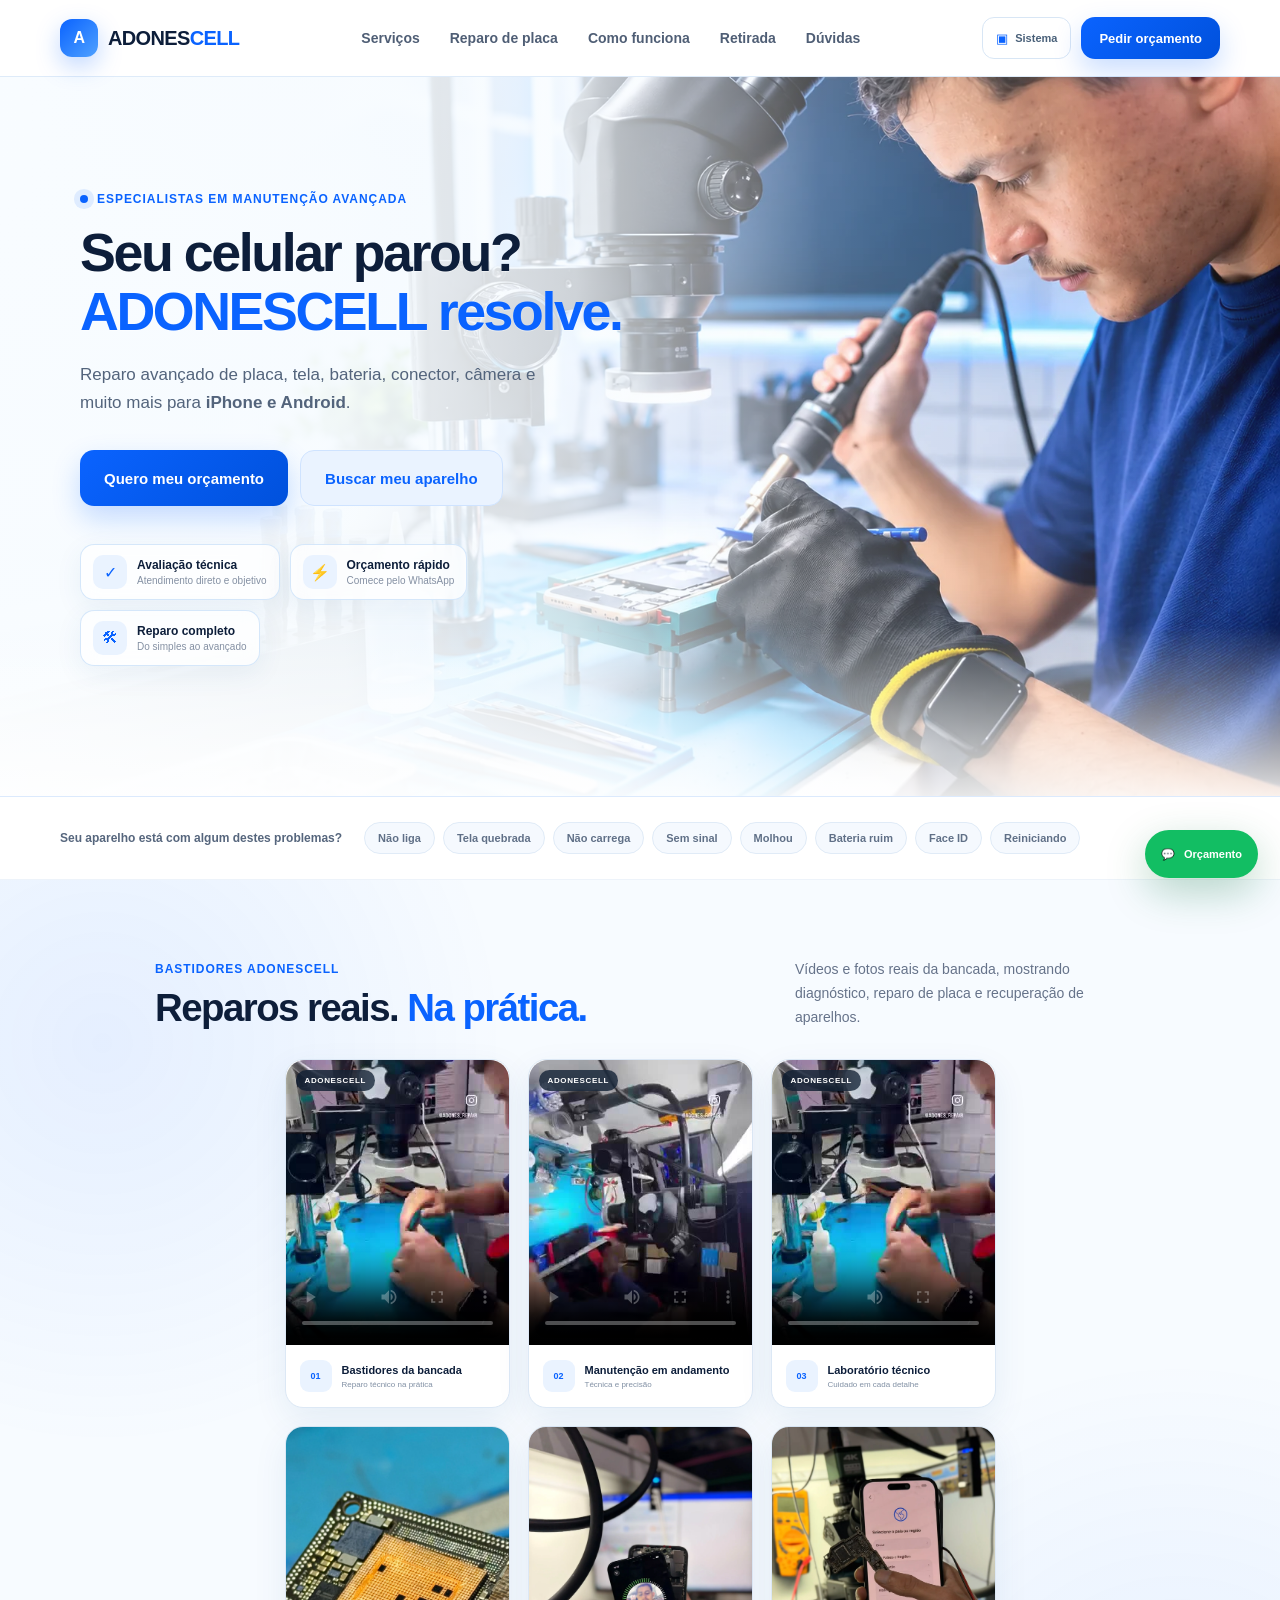
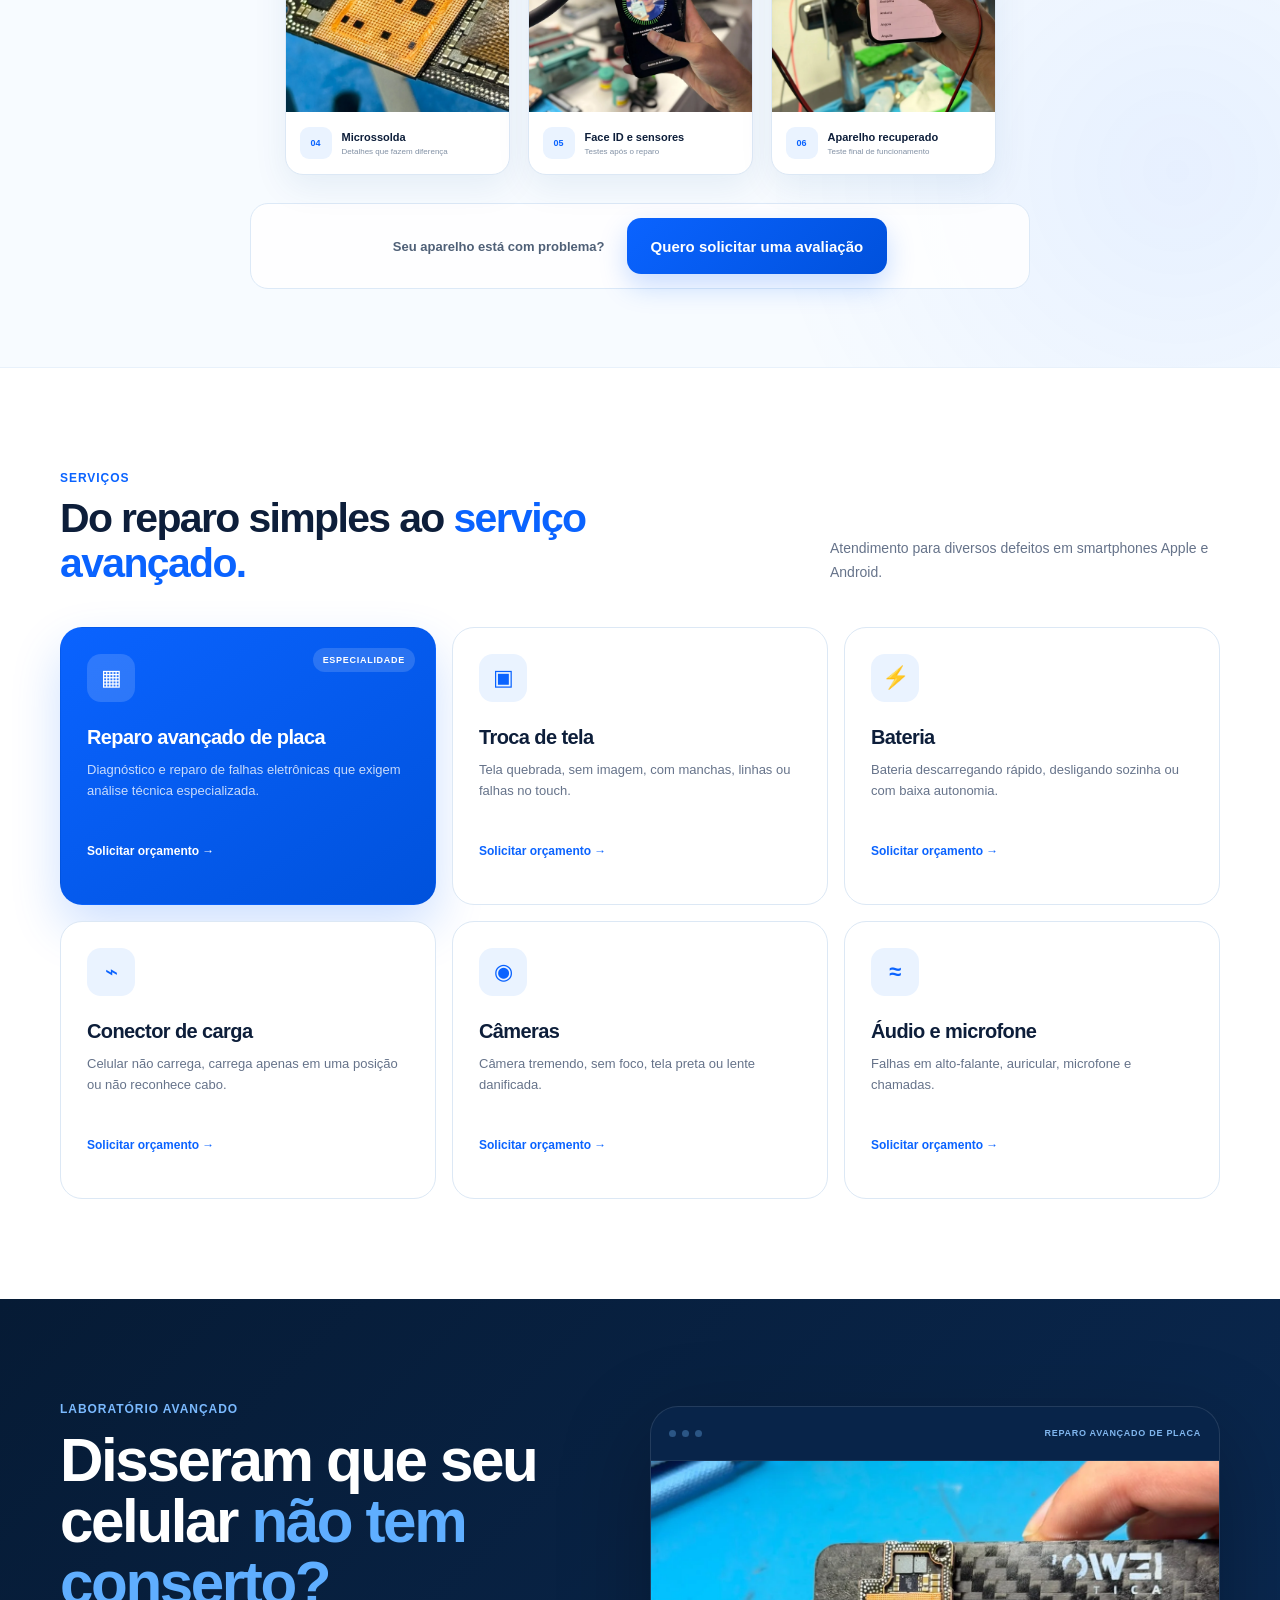
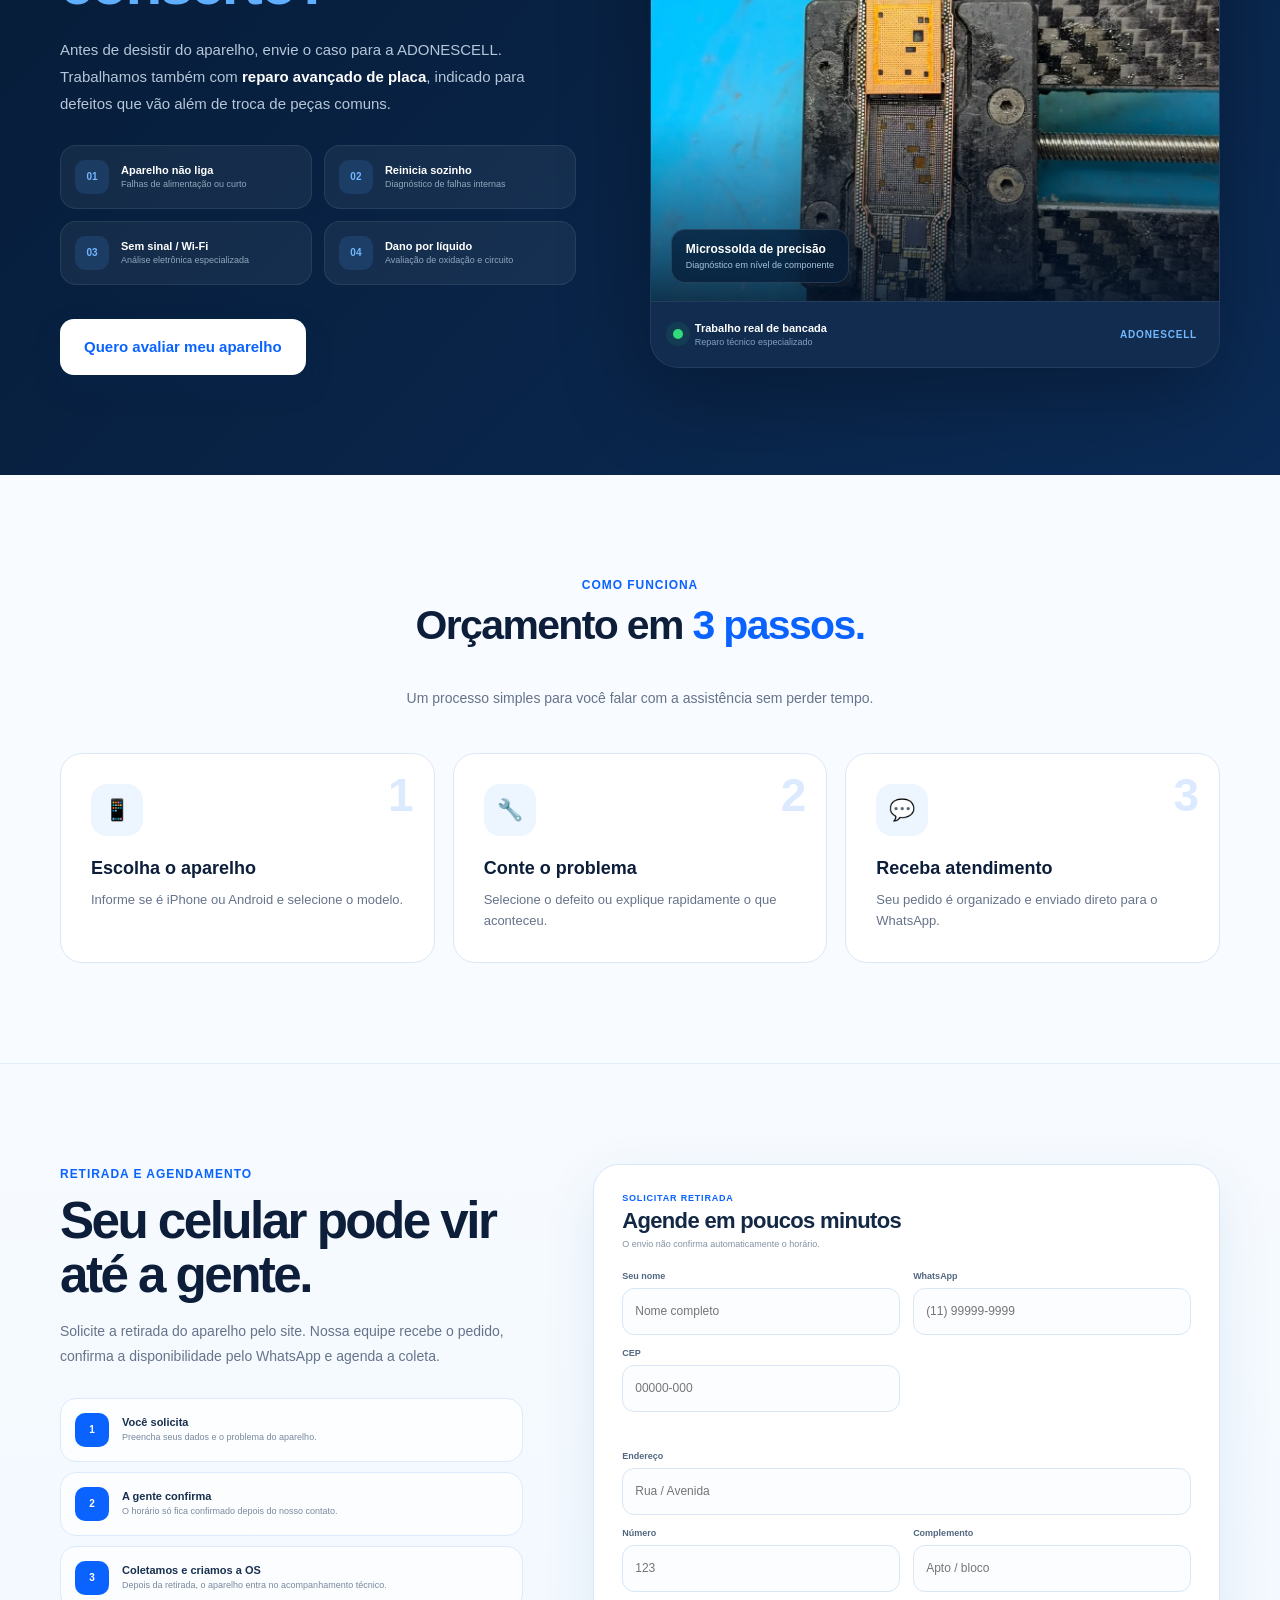
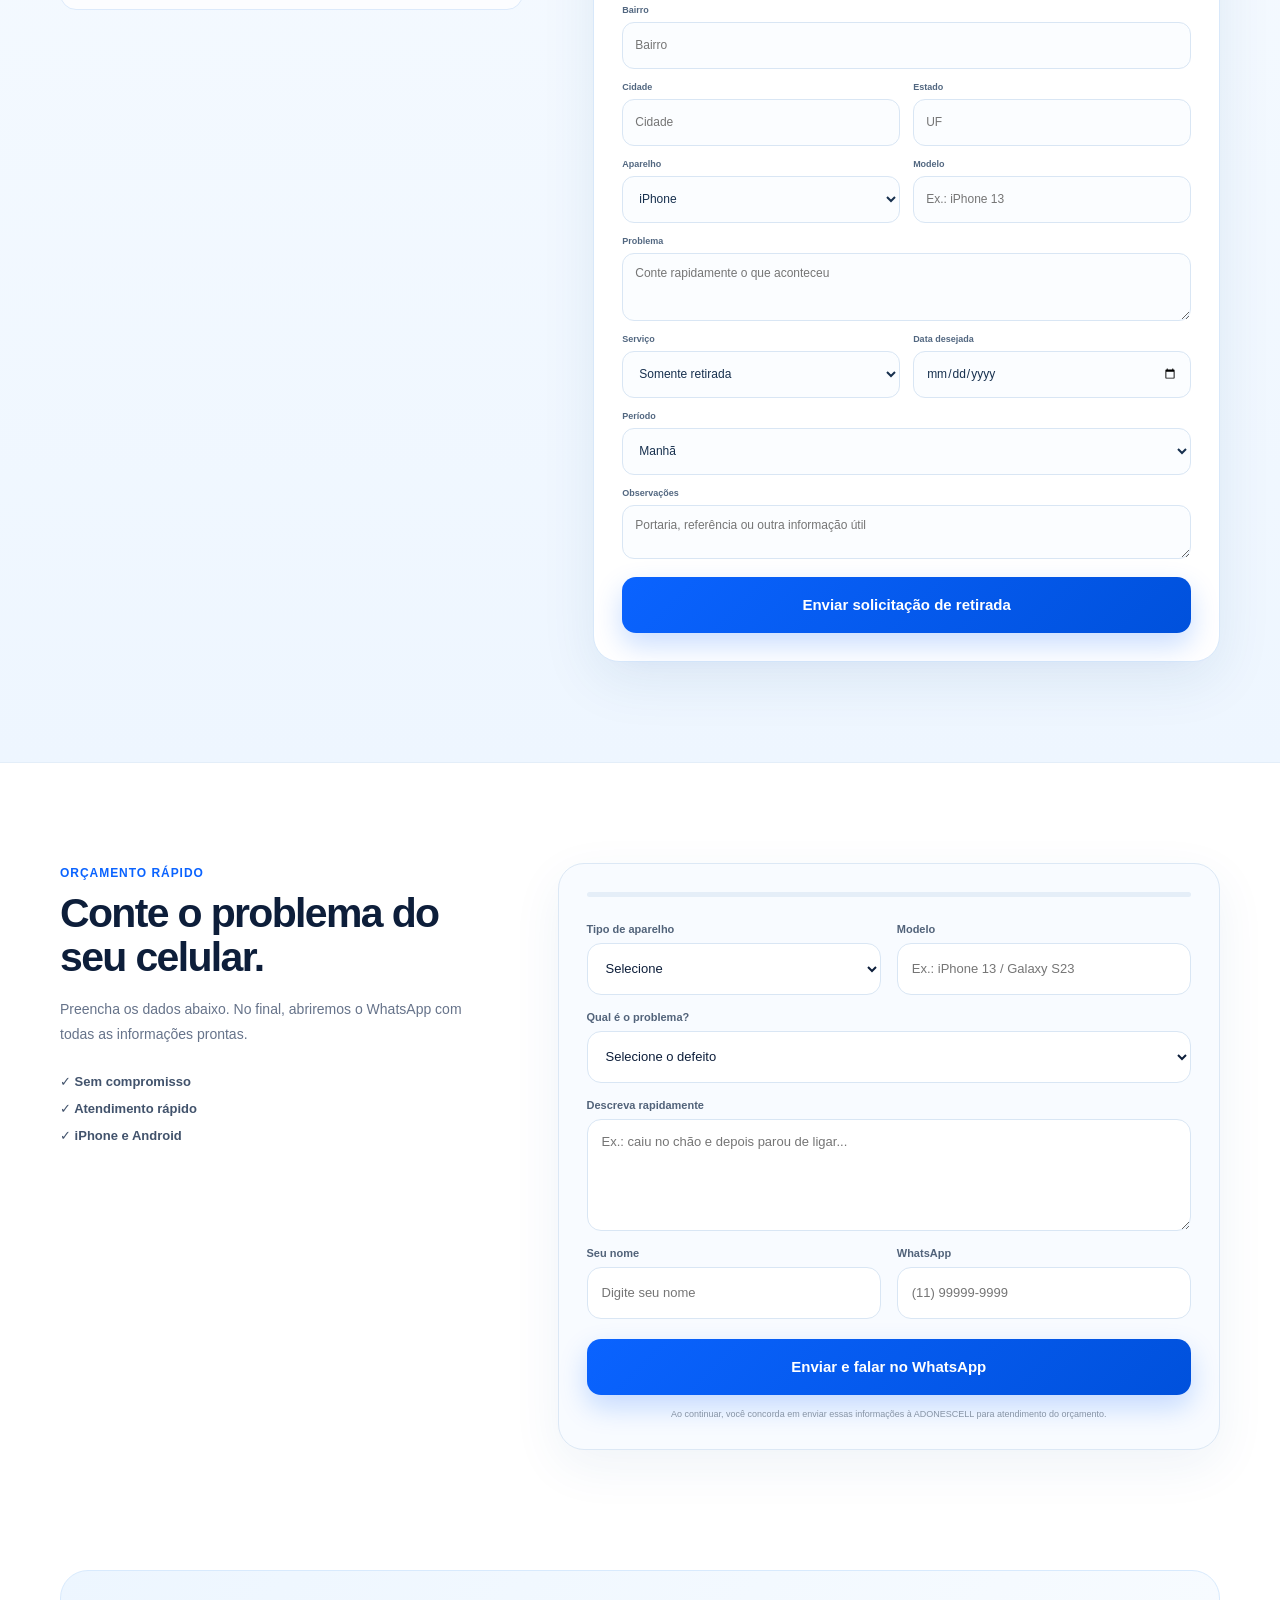
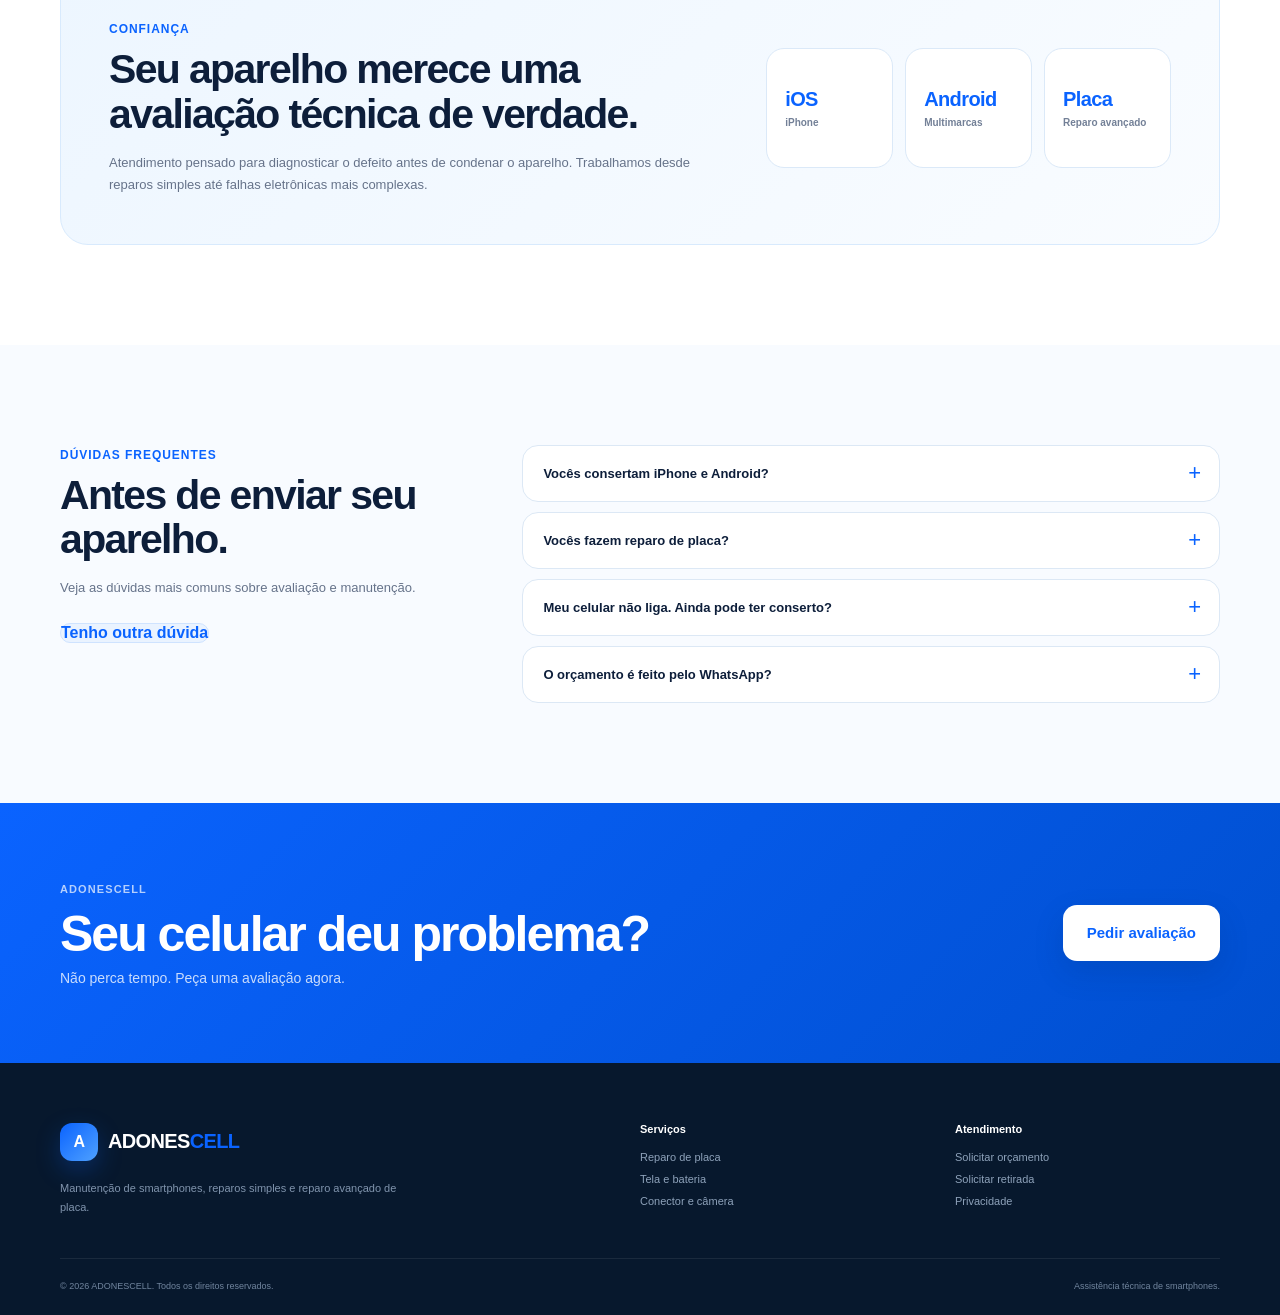
==== commit 10c9c97e: "Update index.html" ====
--- a/index.html
+++ b/index.html
@@ -16,7 +16,7 @@
   <link rel="preconnect" href="https://fonts.googleapis.com">
   <link rel="preconnect" href="https://fonts.gstatic.com" crossorigin>
   <link href="https://fonts.googleapis.com/css2?family=Inter:wght@400;500;600;700;800;900&display=swap" rel="stylesheet">
-  <link rel="stylesheet" href="style.css?v=9" />
+  <link rel="stylesheet" href="style.css?v=14" />
 </head>
 
 <body>
@@ -55,7 +55,7 @@
 
           <h1>
             Seu celular parou?
-            <strong>A ADONESCELL resolve.</strong>
+            <strong>ADONESCELL resolve.</strong>
           </h1>
 
           <p class="hero-sub">
@@ -544,6 +544,6 @@
     <a class="js-whatsapp" href="#" data-message="Olá! Vim pelo site da ADONESCELL e quero falar com um técnico.">WhatsApp</a>
   </div>
 
-  <script src="script.js?v=9"></script>
+  <script src="script.js?v=14"></script>
 </body>
 </html>
--- a/style.css
+++ b/style.css
@@ -2260,3 +2260,245 @@
   .pickup-form-grid label.wide{grid-column:auto!important}
   .pickup-public-copy h2{font-size:34px!important}
 }
+
+
+/* ==========================================================
+   V11 — HERO MOBILE LIMPO E SEM SOBREPOSIÇÃO
+   ========================================================== */
+@media (max-width:720px){
+  .hero{
+    display:block!important;
+    min-height:0!important;
+    padding:0 0 46px!important;
+    background:#fff!important;
+    border-bottom:1px solid #e3edf8;
+    overflow:hidden;
+  }
+  .hero::before{
+    content:"";
+    position:relative;
+    display:block;
+    width:100%;
+    height:300px;
+    background-image:url("assets/banner-adonescell.webp");
+    background-size:cover;
+    background-position:70% 40%;
+    background-repeat:no-repeat;
+  }
+  .hero::after{display:none!important}
+  .hero-grid{
+    position:relative;
+    z-index:3;
+    width:min(100% - 28px,1160px)!important;
+    margin:-24px auto 0!important;
+    padding:0!important;
+    background:#fff;
+    border-radius:26px 26px 0 0;
+  }
+  .hero-copy{
+    max-width:none!important;
+    padding:28px 3px 0!important;
+    margin:0!important;
+    text-align:left!important;
+  }
+  .hero .eyebrow{
+    justify-content:flex-start!important;
+    font-size:9px!important;
+    letter-spacing:.07em!important;
+    white-space:normal;
+  }
+  .hero h1{
+    max-width:none!important;
+    margin:15px 0 0!important;
+    font-size:36px!important;
+    line-height:1.04!important;
+    letter-spacing:-.045em!important;
+    text-shadow:none!important;
+  }
+  .hero h1 strong{margin-top:4px!important}
+  .hero-sub{
+    max-width:none!important;
+    margin:17px 0 0!important;
+    font-size:14px!important;
+    line-height:1.55!important;
+  }
+  .hero .hero-actions{
+    display:grid!important;
+    grid-template-columns:1fr 1fr!important;
+    gap:9px!important;
+    margin-top:22px!important;
+  }
+  .hero .hero-actions .btn{
+    width:100%!important;
+    min-height:50px!important;
+    padding:0 12px!important;
+    font-size:12px!important;
+    border-radius:13px!important;
+  }
+  .hero .trust-row{display:none!important}
+  .mobile-bottom-v9{
+    left:8px!important;
+    right:8px!important;
+    bottom:max(8px,env(safe-area-inset-bottom))!important;
+    border-radius:18px!important;
+    padding:7px!important;
+  }
+  .mobile-bottom-v9 a{
+    min-height:46px!important;
+    font-size:11px!important;
+  }
+}
+@media (max-width:390px){
+  .hero::before{height:265px;background-position:69% 38%}
+  .hero h1{font-size:33px!important}
+  .hero .hero-actions{grid-template-columns:1fr!important}
+}
+
+/* ==========================================================
+   V14 — MOBILE LIMPO / HERO SEM SOBREPOSIÇÃO
+   ========================================================== */
+@media (max-width: 720px) {
+  html, body { overflow-x: hidden; }
+  body { padding-bottom: 78px; }
+
+  .container { width: min(100% - 28px, 1160px); }
+
+  .topbar { background: rgba(255,255,255,.97); }
+  .nav { min-height: 68px; gap: 10px; }
+  .brand { gap: 9px; min-width: 0; }
+  .brand-mark { width: 40px; height: 40px; border-radius: 13px; flex: 0 0 40px; }
+  .brand-text { font-size: 18px; white-space: nowrap; }
+  .admin-access { width: 42px; height: 42px; border-radius: 13px; }
+
+  .hero {
+    display: block !important;
+    min-height: 0 !important;
+    padding: 0 0 34px !important;
+    background: #fff !important;
+    background-image: none !important;
+    border-bottom: 1px solid #e8f0f8;
+    overflow: hidden;
+  }
+
+  .hero::before {
+    content: "";
+    position: relative;
+    display: block;
+    width: 100%;
+    height: 260px;
+    background-image: url("assets/banner-adonescell.webp");
+    background-size: cover;
+    background-position: 70% 38%;
+    background-repeat: no-repeat;
+  }
+
+  .hero::after,
+  .hero-glow { display: none !important; }
+
+  .hero-grid {
+    display: block !important;
+    width: min(100% - 28px, 1160px) !important;
+    margin: 0 auto !important;
+    padding: 24px 0 0 !important;
+    background: transparent !important;
+    border-radius: 0 !important;
+  }
+
+  .hero-copy {
+    max-width: none !important;
+    margin: 0 !important;
+    padding: 0 !important;
+    text-align: left !important;
+  }
+
+  .hero .eyebrow {
+    display: flex !important;
+    justify-content: flex-start !important;
+    font-size: 9px !important;
+    line-height: 1.35 !important;
+    letter-spacing: .065em !important;
+    white-space: normal !important;
+  }
+
+  .hero .eyebrow span {
+    width: 7px;
+    height: 7px;
+    flex: 0 0 7px;
+    box-shadow: 0 0 0 5px rgba(10,99,255,.09);
+  }
+
+  .hero h1 {
+    max-width: 100% !important;
+    margin: 14px 0 0 !important;
+    font-size: clamp(32px, 9.4vw, 38px) !important;
+    line-height: 1.03 !important;
+    letter-spacing: -.045em !important;
+    text-shadow: none !important;
+    overflow-wrap: normal;
+    word-break: normal;
+  }
+
+  .hero h1 strong {
+    display: block !important;
+    margin-top: 3px !important;
+  }
+
+  .hero-sub {
+    max-width: 100% !important;
+    margin: 16px 0 0 !important;
+    font-size: 14px !important;
+    line-height: 1.55 !important;
+    color: #65758b !important;
+  }
+
+  .hero .hero-actions {
+    display: block !important;
+    margin-top: 20px !important;
+  }
+
+  .hero .hero-actions .btn {
+    width: 100% !important;
+    min-height: 52px !important;
+    padding: 0 16px !important;
+    border-radius: 14px !important;
+    font-size: 13px !important;
+  }
+
+  .hero .hero-actions .btn-light { display: none !important; }
+  .hero .trust-row { display: none !important; }
+
+  .problem-strip { padding: 22px 0 24px; }
+  .problem-strip p { font-size: 12px; }
+  .chips { gap: 7px; }
+  .chips span { font-size: 10px; padding: 9px 11px; }
+
+  .mobile-bottom,
+  .mobile-bottom-v9 {
+    position: fixed !important;
+    z-index: 1200 !important;
+    left: 10px !important;
+    right: 10px !important;
+    bottom: max(8px, env(safe-area-inset-bottom)) !important;
+    width: auto !important;
+    padding: 6px !important;
+    border-radius: 17px !important;
+    box-shadow: 0 12px 34px rgba(21,55,96,.18) !important;
+  }
+
+  .mobile-bottom-v9 a {
+    min-height: 46px !important;
+    padding: 0 8px !important;
+    font-size: 10.5px !important;
+    border-radius: 12px !important;
+    white-space: nowrap;
+  }
+
+  .floating-whatsapp { display: none !important; }
+}
+
+@media (max-width: 390px) {
+  .hero::before { height: 235px; background-position: 69% 38%; }
+  .hero h1 { font-size: 31px !important; }
+  .brand-text { font-size: 17px; }
+  .mobile-bottom-v9 a { font-size: 10px !important; }
+}
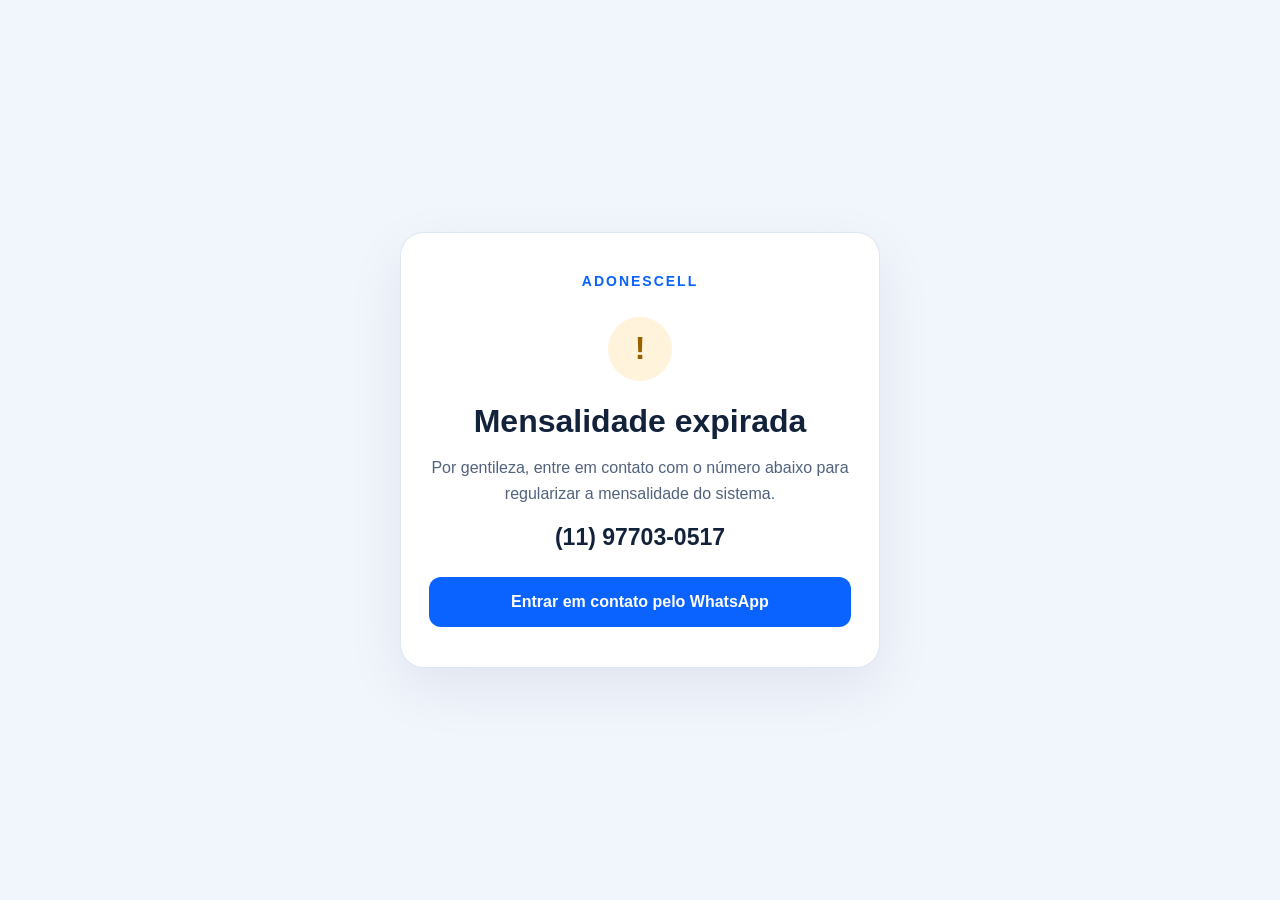
==== commit 028dbeca: "Exibir aviso de mensalidade expirada em todas as páginas do site" ====
--- a/index.html
+++ b/index.html
@@ -1,549 +1,34 @@
 <!DOCTYPE html>
 <html lang="pt-BR">
 <head>
-  <meta charset="UTF-8" />
-  <meta name="viewport" content="width=device-width, initial-scale=1.0" />
-  <meta name="theme-color" content="#0A63FF" />
-  <meta name="description" content="ADONESCELL — assistência técnica especializada em iPhone e Android. Reparo avançado de placa, tela, bateria, conector, câmera e muito mais." />
-  <meta name="robots" content="index,follow" />
-
-  <meta property="og:title" content="ADONESCELL | Reparo de iPhone e Android" />
-  <meta property="og:description" content="Reparo avançado de placa e manutenção completa para iPhone e Android. Peça seu orçamento pelo WhatsApp." />
-  <meta property="og:type" content="website" />
-
-  <title>ADONESCELL | Reparo de iPhone e Android</title>
-
-  <link rel="preconnect" href="https://fonts.googleapis.com">
-  <link rel="preconnect" href="https://fonts.gstatic.com" crossorigin>
-  <link href="https://fonts.googleapis.com/css2?family=Inter:wght@400;500;600;700;800;900&display=swap" rel="stylesheet">
-  <link rel="stylesheet" href="style.css?v=14" />
+  <meta charset="UTF-8">
+  <meta name="viewport" content="width=device-width, initial-scale=1">
+  <meta name="robots" content="noindex,nofollow">
+  <meta name="theme-color" content="#0a63ff">
+  <title>Mensalidade expirada | ADONESCELL</title>
+  <style>
+    *{box-sizing:border-box}
+    body{margin:0;min-height:100vh;min-height:100svh;display:grid;place-items:center;padding:24px;background:#f1f5fc;color:#13223b;font-family:Arial,sans-serif}
+    main{width:100%;max-width:480px;padding:40px 28px;text-align:center;background:#fff;border:1px solid #dfe7f4;border-radius:24px;box-shadow:0 20px 60px #13223b12}
+    .brand{margin:0 0 28px;color:#0a63ff;font-weight:800;letter-spacing:2px;font-size:14px}
+    .icon{display:grid;place-items:center;margin:0 auto 22px;width:64px;height:64px;border-radius:50%;background:#fff3dc;color:#996000;font-size:32px;font-weight:bold}
+    h1{margin:0 0 16px;font-size:clamp(25px,6vw,32px);line-height:1.15}
+    p{margin:0 0 14px;font-size:16px;line-height:1.6;color:#52627c}
+    .phone{display:inline-block;margin:4px 0 26px;color:#13223b;font-size:23px;font-weight:bold;text-decoration:none}
+    .button{display:block;padding:16px;background:#0a63ff;color:white;border-radius:12px;text-decoration:none;font-size:16px;font-weight:bold}
+    .button:hover{background:#084fc9}
+    a:focus-visible{outline:3px solid #996000;outline-offset:5px}
+    @media(max-width:360px){main{padding:32px 18px}.phone{font-size:21px}}
+  </style>
 </head>
-
 <body>
-  <header class="topbar">
-    <div class="container nav">
-      <a href="#inicio" class="brand" aria-label="ADONESCELL">
-        <span class="brand-mark">A</span>
-        <span class="brand-text">ADONES<span>CELL</span></span>
-      </a>
-
-      <nav class="desktop-nav" aria-label="Menu principal">
-        <a href="#servicos">Serviços</a>
-        <a href="#placa">Reparo de placa</a>
-        <a href="#como-funciona">Como funciona</a>
-        <a href="#retirada">Retirada</a>
-        <a href="#faq">Dúvidas</a>
-      </nav>
-
-      <div class="nav-actions">
-        <a class="admin-access" href="admin.html" aria-label="Acessar sistema ADONESCELL"><span class="admin-lock">▣</span><span class="admin-label">Sistema</span></a>
-        <a class="btn btn-sm btn-primary js-whatsapp" href="#" data-message="Olá! Vim pelo site da ADONESCELL e quero solicitar um orçamento.">
-          Pedir orçamento
-        </a>
-      </div>
-    </div>
-  </header>
-
-  <main>
-    <section id="inicio" class="hero">
-      <div class="hero-glow hero-glow-1"></div>
-      <div class="hero-glow hero-glow-2"></div>
-
-      <div class="container hero-grid">
-        <div class="hero-copy">
-          <div class="eyebrow"><span></span> Especialistas em manutenção avançada</div>
-
-          <h1>
-            Seu celular parou?
-            <strong>ADONESCELL resolve.</strong>
-          </h1>
-
-          <p class="hero-sub">
-            Reparo avançado de placa, tela, bateria, conector, câmera e muito mais para
-            <b>iPhone e Android</b>.
-          </p>
-
-          <div class="hero-actions">
-            <a class="btn btn-primary btn-lg" href="#orcamento">Quero meu orçamento</a>
-            <a class="btn btn-light btn-lg" href="#retirada">Buscar meu aparelho</a>
-          </div>
-
-          <div class="trust-row">
-            <div class="trust-item">
-              <span class="trust-icon">✓</span>
-              <div><b>Avaliação técnica</b><small>Atendimento direto e objetivo</small></div>
-            </div>
-            <div class="trust-item">
-              <span class="trust-icon">⚡</span>
-              <div><b>Orçamento rápido</b><small>Comece pelo WhatsApp</small></div>
-            </div>
-            <div class="trust-item">
-              <span class="trust-icon">🛠</span>
-              <div><b>Reparo completo</b><small>Do simples ao avançado</small></div>
-            </div>
-          </div>
-        </div>
-      </div>
-    </section>
-
-    <section class="problem-strip">
-      <div class="container">
-        <p>Seu aparelho está com algum destes problemas?</p>
-        <div class="chips">
-          <span>Não liga</span>
-          <span>Tela quebrada</span>
-          <span>Não carrega</span>
-          <span>Sem sinal</span>
-          <span>Molhou</span>
-          <span>Bateria ruim</span>
-          <span>Face ID</span>
-          <span>Reiniciando</span>
-        </div>
-      </div>
-    </section>
-
-    <section id="videos" class="section video-showcase media-showcase">
-      <div class="container">
-        <div class="section-head video-head">
-          <div>
-            <span class="section-kicker">Bastidores ADONESCELL</span>
-            <h2>Reparos reais. <span>Na prática.</span></h2>
-          </div>
-          <p>Vídeos e fotos reais da bancada, mostrando diagnóstico, reparo de placa e recuperação de aparelhos.</p>
-        </div>
-
-        <div class="media-grid">
-          <article class="media-card video-card">
-            <div class="media-frame video-frame">
-              <video controls playsinline preload="metadata" poster="assets/posters/reparo-01.jpg" aria-label="Vídeo de reparo técnico na ADONESCELL">
-                <source src="assets/videos/reparo-01.mp4" type="video/mp4">
-                Seu navegador não suporta vídeo HTML5.
-              </video>
-            </div>
-            <div class="media-caption video-caption">
-              <span>01</span><div><b>Bastidores da bancada</b><small>Reparo técnico na prática</small></div>
-            </div>
-          </article>
-
-          <article class="media-card video-card">
-            <div class="media-frame video-frame">
-              <video controls playsinline preload="metadata" poster="assets/posters/reparo-02.jpg" aria-label="Vídeo de manutenção de celular na ADONESCELL">
-                <source src="assets/videos/reparo-02.mp4" type="video/mp4">
-                Seu navegador não suporta vídeo HTML5.
-              </video>
-            </div>
-            <div class="media-caption video-caption">
-              <span>02</span><div><b>Manutenção em andamento</b><small>Técnica e precisão</small></div>
-            </div>
-          </article>
-
-          <article class="media-card video-card">
-            <div class="media-frame video-frame">
-              <video controls playsinline preload="metadata" poster="assets/posters/reparo-03.jpg" aria-label="Vídeo do laboratório técnico da ADONESCELL">
-                <source src="assets/videos/reparo-03.mp4" type="video/mp4">
-                Seu navegador não suporta vídeo HTML5.
-              </video>
-            </div>
-            <div class="media-caption video-caption">
-              <span>03</span><div><b>Laboratório técnico</b><small>Cuidado em cada detalhe</small></div>
-            </div>
-          </article>
-
-          <article class="media-card photo-card">
-            <div class="media-frame photo-frame">
-              <img src="assets/fotos/micro-solda.webp" alt="Detalhe de placa eletrônica durante reparo avançado" loading="lazy">
-            </div>
-            <div class="media-caption video-caption">
-              <span>04</span><div><b>Microssolda</b><small>Detalhes que fazem diferença</small></div>
-            </div>
-          </article>
-
-          <article class="media-card photo-card">
-            <div class="media-frame photo-frame">
-              <img src="assets/fotos/face-id.webp" alt="Teste técnico de Face ID em iPhone" loading="lazy">
-            </div>
-            <div class="media-caption video-caption">
-              <span>05</span><div><b>Face ID e sensores</b><small>Testes após o reparo</small></div>
-            </div>
-          </article>
-
-          <article class="media-card photo-card">
-            <div class="media-frame photo-frame">
-              <img src="assets/fotos/iphone-recuperado.webp" alt="iPhone em teste após manutenção técnica" loading="lazy">
-            </div>
-            <div class="media-caption video-caption">
-              <span>06</span><div><b>Aparelho recuperado</b><small>Teste final de funcionamento</small></div>
-            </div>
-          </article>
-        </div>
-
-        <div class="video-cta">
-          <p>Seu aparelho está com problema?</p>
-          <a class="btn btn-primary btn-lg" href="#orcamento">Quero solicitar uma avaliação</a>
-        </div>
-      </div>
-    </section>
-
-    <section id="servicos" class="section services">
-      <div class="container">
-        <div class="section-head">
-          <div>
-            <span class="section-kicker">Serviços</span>
-            <h2>Do reparo simples ao <span>serviço avançado.</span></h2>
-          </div>
-          <p>Atendimento para diversos defeitos em smartphones Apple e Android.</p>
-        </div>
-
-        <div class="service-grid">
-          <article class="service-card featured">
-            <div class="service-icon">▦</div>
-            <span class="service-tag">Especialidade</span>
-            <h3>Reparo avançado de placa</h3>
-            <p>Diagnóstico e reparo de falhas eletrônicas que exigem análise técnica especializada.</p>
-            <button class="text-link open-service" data-service="Reparo avançado de placa">Solicitar orçamento →</button>
-          </article>
-
-          <article class="service-card">
-            <div class="service-icon">▣</div>
-            <h3>Troca de tela</h3>
-            <p>Tela quebrada, sem imagem, com manchas, linhas ou falhas no touch.</p>
-            <button class="text-link open-service" data-service="Troca de tela">Solicitar orçamento →</button>
-          </article>
-
-          <article class="service-card">
-            <div class="service-icon">⚡</div>
-            <h3>Bateria</h3>
-            <p>Bateria descarregando rápido, desligando sozinha ou com baixa autonomia.</p>
-            <button class="text-link open-service" data-service="Troca de bateria">Solicitar orçamento →</button>
-          </article>
-
-          <article class="service-card">
-            <div class="service-icon">⌁</div>
-            <h3>Conector de carga</h3>
-            <p>Celular não carrega, carrega apenas em uma posição ou não reconhece cabo.</p>
-            <button class="text-link open-service" data-service="Conector de carga">Solicitar orçamento →</button>
-          </article>
-
-          <article class="service-card">
-            <div class="service-icon">◉</div>
-            <h3>Câmeras</h3>
-            <p>Câmera tremendo, sem foco, tela preta ou lente danificada.</p>
-            <button class="text-link open-service" data-service="Reparo de câmera">Solicitar orçamento →</button>
-          </article>
-
-          <article class="service-card">
-            <div class="service-icon">≈</div>
-            <h3>Áudio e microfone</h3>
-            <p>Falhas em alto-falante, auricular, microfone e chamadas.</p>
-            <button class="text-link open-service" data-service="Áudio ou microfone">Solicitar orçamento →</button>
-          </article>
-        </div>
-      </div>
-    </section>
-
-    <section id="placa" class="section board-section">
-      <div class="container board-grid">
-        <div class="board-copy">
-          <span class="section-kicker light">Laboratório avançado</span>
-          <h2>Disseram que seu celular <span>não tem conserto?</span></h2>
-          <p>
-            Antes de desistir do aparelho, envie o caso para a ADONESCELL.
-            Trabalhamos também com <b>reparo avançado de placa</b>, indicado para defeitos
-            que vão além de troca de peças comuns.
-          </p>
-
-          <div class="board-list">
-            <div><span>01</span><p><b>Aparelho não liga</b><small>Falhas de alimentação ou curto</small></p></div>
-            <div><span>02</span><p><b>Reinicia sozinho</b><small>Diagnóstico de falhas internas</small></p></div>
-            <div><span>03</span><p><b>Sem sinal / Wi-Fi</b><small>Análise eletrônica especializada</small></p></div>
-            <div><span>04</span><p><b>Dano por líquido</b><small>Avaliação de oxidação e circuito</small></p></div>
-          </div>
-
-          <a href="#orcamento" class="btn btn-white btn-lg">Quero avaliar meu aparelho</a>
-        </div>
-
-        <div class="board-panel board-photo-panel">
-          <div class="lab-screen board-real-card">
-            <div class="lab-top">
-              <span class="dots"><i></i><i></i><i></i></span>
-              <span>REPARO AVANÇADO DE PLACA</span>
-            </div>
-            <div class="board-real-photo">
-              <img src="assets/fotos/placa-avancada.webp" alt="Placa de smartphone em processo de reparo avançado" loading="lazy">
-              <div class="board-photo-badge">
-                <b>Microssolda de precisão</b>
-                <small>Diagnóstico em nível de componente</small>
-              </div>
-            </div>
-            <div class="lab-status">
-              <div><span class="pulse"></span><p><b>Trabalho real de bancada</b><small>Reparo técnico especializado</small></p></div>
-              <strong>ADONESCELL</strong>
-            </div>
-          </div>
-        </div>
-      </div>
-    </section>
-
-    <section id="como-funciona" class="section how">
-      <div class="container">
-        <div class="section-head centered">
-          <div>
-            <span class="section-kicker">Como funciona</span>
-            <h2>Orçamento em <span>3 passos.</span></h2>
-          </div>
-          <p>Um processo simples para você falar com a assistência sem perder tempo.</p>
-        </div>
-
-        <div class="steps">
-          <div class="step">
-            <span class="step-number">1</span>
-            <div class="step-icon">📱</div>
-            <h3>Escolha o aparelho</h3>
-            <p>Informe se é iPhone ou Android e selecione o modelo.</p>
-          </div>
-          <div class="step">
-            <span class="step-number">2</span>
-            <div class="step-icon">🔧</div>
-            <h3>Conte o problema</h3>
-            <p>Selecione o defeito ou explique rapidamente o que aconteceu.</p>
-          </div>
-          <div class="step">
-            <span class="step-number">3</span>
-            <div class="step-icon">💬</div>
-            <h3>Receba atendimento</h3>
-            <p>Seu pedido é organizado e enviado direto para o WhatsApp.</p>
-          </div>
-        </div>
-      </div>
-    </section>
-
-    <section id="retirada" class="section pickup-public-section">
-      <div class="container pickup-public-grid">
-        <div class="pickup-public-copy">
-          <span class="section-kicker">Retirada e agendamento</span>
-          <h2>Seu celular pode vir até a gente.</h2>
-          <p>Solicite a retirada do aparelho pelo site. Nossa equipe recebe o pedido, confirma a disponibilidade pelo WhatsApp e agenda a coleta.</p>
-          <div class="pickup-flow">
-            <div><span>1</span><p><b>Você solicita</b><small>Preencha seus dados e o problema do aparelho.</small></p></div>
-            <div><span>2</span><p><b>A gente confirma</b><small>O horário só fica confirmado depois do nosso contato.</small></p></div>
-            <div><span>3</span><p><b>Coletamos e criamos a OS</b><small>Depois da retirada, o aparelho entra no acompanhamento técnico.</small></p></div>
-          </div>
-        </div>
-
-        <form id="pickupForm" class="pickup-public-form">
-          <div class="pickup-form-head"><span>Solicitar retirada</span><strong>Agende em poucos minutos</strong><small>O envio não confirma automaticamente o horário.</small></div>
-          <div class="pickup-form-grid">
-            <label><span>Seu nome</span><input name="cliente" required placeholder="Nome completo"></label>
-            <label><span>WhatsApp</span><input name="whatsapp" required inputmode="tel" placeholder="(11) 99999-9999"></label>
-            <label class="cep-field"><span>CEP</span><input name="cep" inputmode="numeric" autocomplete="postal-code" placeholder="00000-000"><small id="cepStatus" class="cep-status"></small></label>
-            <label class="wide"><span>Endereço</span><input name="endereco" required autocomplete="address-line1" placeholder="Rua / Avenida"></label>
-            <label><span>Número</span><input name="numero" required inputmode="numeric" placeholder="123"></label>
-            <label><span>Complemento</span><input name="complemento" autocomplete="address-line2" placeholder="Apto / bloco"></label>
-            <label class="wide"><span>Bairro</span><input name="bairro" placeholder="Bairro"></label>
-            <label><span>Cidade</span><input name="cidade" autocomplete="address-level2" placeholder="Cidade"></label>
-            <label><span>Estado</span><input name="estado" autocomplete="address-level1" maxlength="2" placeholder="UF"></label>
-            <label><span>Aparelho</span><select name="aparelho"><option>iPhone</option><option>Android</option><option>Outro</option></select></label>
-            <label><span>Modelo</span><input name="modelo" required placeholder="Ex.: iPhone 13"></label>
-            <label class="wide"><span>Problema</span><textarea name="problema" required rows="3" placeholder="Conte rapidamente o que aconteceu"></textarea></label>
-            <label><span>Serviço</span><select name="tipoLogistica"><option>Somente retirada</option><option>Retirada + devolução</option><option>Somente devolução</option></select></label>
-            <label><span>Data desejada</span><input name="dataDesejada" type="date"></label>
-            <label class="wide"><span>Período</span><select name="periodo"><option>Manhã</option><option>Tarde</option><option>Noite</option><option>Qualquer horário</option></select></label>
-            <label class="wide"><span>Observações</span><textarea name="observacoes" rows="2" placeholder="Portaria, referência ou outra informação útil"></textarea></label>
-          </div>
-          <button class="btn btn-primary btn-lg btn-full" type="submit">Enviar solicitação de retirada</button>
-          <div id="pickupMsg" class="pickup-form-message" aria-live="polite"></div>
-        </form>
-      </div>
-    </section>
-
-    <section id="orcamento" class="section quote-section">
-      <div class="container quote-grid">
-        <div class="quote-copy">
-          <span class="section-kicker">Orçamento rápido</span>
-          <h2>Conte o problema do seu celular.</h2>
-          <p>Preencha os dados abaixo. No final, abriremos o WhatsApp com todas as informações prontas.</p>
-
-          <div class="quote-points">
-            <span>✓ Sem compromisso</span>
-            <span>✓ Atendimento rápido</span>
-            <span>✓ iPhone e Android</span>
-          </div>
-        </div>
-
-        <form class="quote-form" id="quoteForm">
-          <div class="form-progress"><span id="progressBar"></span></div>
-
-          <div class="form-grid">
-            <label>
-              <span>Tipo de aparelho</span>
-              <select id="deviceType" required>
-                <option value="">Selecione</option>
-                <option value="iPhone">iPhone</option>
-                <option value="Android">Android</option>
-              </select>
-            </label>
-
-            <label>
-              <span>Modelo</span>
-              <input id="deviceModel" type="text" placeholder="Ex.: iPhone 13 / Galaxy S23" required />
-            </label>
-
-            <label class="full">
-              <span>Qual é o problema?</span>
-              <select id="problem" required>
-                <option value="">Selecione o defeito</option>
-                <option>Reparo avançado de placa</option>
-                <option>Não liga</option>
-                <option>Reinicia sozinho</option>
-                <option>Tela quebrada / sem imagem</option>
-                <option>Bateria ruim</option>
-                <option>Não carrega</option>
-                <option>Molhou / oxidação</option>
-                <option>Sem sinal / Wi-Fi</option>
-                <option>Face ID / biometria</option>
-                <option>Câmera</option>
-                <option>Áudio / microfone</option>
-                <option>Outro problema</option>
-              </select>
-            </label>
-
-            <label class="full">
-              <span>Descreva rapidamente</span>
-              <textarea id="details" rows="4" placeholder="Ex.: caiu no chão e depois parou de ligar..."></textarea>
-            </label>
-
-            <label>
-              <span>Seu nome</span>
-              <input id="clientName" type="text" placeholder="Digite seu nome" required />
-            </label>
-
-            <label>
-              <span>WhatsApp</span>
-              <input id="clientPhone" type="tel" inputmode="numeric" placeholder="(11) 99999-9999" required />
-            </label>
-          </div>
-
-          <button class="btn btn-primary btn-lg btn-full" type="submit">
-            Enviar e falar no WhatsApp
-          </button>
-
-          <small class="privacy-note">
-            Ao continuar, você concorda em enviar essas informações à ADONESCELL para atendimento do orçamento.
-          </small>
-        </form>
-      </div>
-    </section>
-
-    <section class="section proof-section">
-      <div class="container">
-        <div class="proof-card">
-          <div>
-            <span class="section-kicker">Confiança</span>
-            <h2>Seu aparelho merece uma avaliação técnica de verdade.</h2>
-            <p>
-              Atendimento pensado para diagnosticar o defeito antes de condenar o aparelho.
-              Trabalhamos desde reparos simples até falhas eletrônicas mais complexas.
-            </p>
-          </div>
-
-          <div class="proof-stats">
-            <div><strong>iOS</strong><span>iPhone</span></div>
-            <div><strong>Android</strong><span>Multimarcas</span></div>
-            <div><strong>Placa</strong><span>Reparo avançado</span></div>
-          </div>
-        </div>
-      </div>
-    </section>
-
-    <section id="faq" class="section faq-section">
-      <div class="container faq-grid">
-        <div class="faq-copy">
-          <span class="section-kicker">Dúvidas frequentes</span>
-          <h2>Antes de enviar seu aparelho.</h2>
-          <p>Veja as dúvidas mais comuns sobre avaliação e manutenção.</p>
-          <a class="btn btn-light js-whatsapp" href="#" data-message="Olá! Tenho uma dúvida sobre manutenção do meu celular.">Tenho outra dúvida</a>
-        </div>
-
-        <div class="accordion">
-          <details>
-            <summary>Vocês consertam iPhone e Android?</summary>
-            <p>Sim. A ADONESCELL atende iPhones e aparelhos Android, dependendo do modelo e disponibilidade de peças.</p>
-          </details>
-
-          <details>
-            <summary>Vocês fazem reparo de placa?</summary>
-            <p>Sim. O reparo avançado de placa é um dos principais destaques da assistência, sempre sujeito a diagnóstico técnico.</p>
-          </details>
-
-          <details>
-            <summary>Meu celular não liga. Ainda pode ter conserto?</summary>
-            <p>Em muitos casos é possível identificar a origem da falha. O ideal é fazer uma avaliação antes de considerar o aparelho perdido.</p>
-          </details>
-
-          <details>
-            <summary>O orçamento é feito pelo WhatsApp?</summary>
-            <p>O WhatsApp agiliza o primeiro atendimento. Para alguns defeitos, o valor final pode depender de uma avaliação presencial do aparelho.</p>
-          </details>
-        </div>
-      </div>
-    </section>
-
-    <section class="last-cta">
-      <div class="container last-cta-inner">
-        <div>
-          <span>ADONESCELL</span>
-          <h2>Seu celular deu problema?</h2>
-          <p>Não perca tempo. Peça uma avaliação agora.</p>
-        </div>
-        <a class="btn btn-white btn-lg js-whatsapp" href="#" data-message="Olá! Vim pelo site e quero solicitar uma avaliação para meu celular.">
-          Pedir avaliação
-        </a>
-      </div>
-    </section>
+  <main aria-labelledby="notice-title">
+    <div class="brand">ADONESCELL</div>
+    <div class="icon" aria-hidden="true">!</div>
+    <h1 id="notice-title">Mensalidade expirada</h1>
+    <p>Por gentileza, entre em contato com o número abaixo para regularizar a mensalidade do sistema.</p>
+    <a class="phone" href="tel:+5511977030517">(11) 97703-0517</a>
+    <a class="button" href="https://wa.me/5511977030517?text=Ol%C3%A1%21%20Gostaria%20de%20regularizar%20a%20mensalidade%20do%20sistema%20ADONESCELL.">Entrar em contato pelo WhatsApp</a>
   </main>
-
-  <footer>
-    <div class="container footer-grid">
-      <div>
-        <a href="#inicio" class="brand brand-footer">
-          <span class="brand-mark">A</span>
-          <span class="brand-text">ADONES<span>CELL</span></span>
-        </a>
-        <p>Manutenção de smartphones, reparos simples e reparo avançado de placa.</p>
-      </div>
-
-      <div>
-        <strong>Serviços</strong>
-        <a href="#placa">Reparo de placa</a>
-        <a href="#servicos">Tela e bateria</a>
-        <a href="#servicos">Conector e câmera</a>
-      </div>
-
-      <div>
-        <strong>Atendimento</strong>
-        <a href="#orcamento">Solicitar orçamento</a>
-        <a href="#retirada">Solicitar retirada</a>
-        <a href="politica-de-privacidade.html">Privacidade</a>
-      </div>
-    </div>
-
-    <div class="container footer-bottom">
-      <span>© <span id="year"></span> ADONESCELL. Todos os direitos reservados.</span>
-      <span>Assistência técnica de smartphones.</span>
-    </div>
-  </footer>
-
-  <a class="floating-whatsapp js-whatsapp" href="#" aria-label="Falar no WhatsApp" data-message="Olá! Vim pelo site da ADONESCELL e quero solicitar um orçamento.">
-    <span>💬</span>
-    <b>Orçamento</b>
-  </a>
-
-  <div class="mobile-bottom mobile-bottom-v9">
-    <a href="#orcamento">Orçamento</a>
-    <a href="#retirada">Retirada</a>
-    <a class="js-whatsapp" href="#" data-message="Olá! Vim pelo site da ADONESCELL e quero falar com um técnico.">WhatsApp</a>
-  </div>
-
-  <script src="script.js?v=14"></script>
 </body>
 </html>
